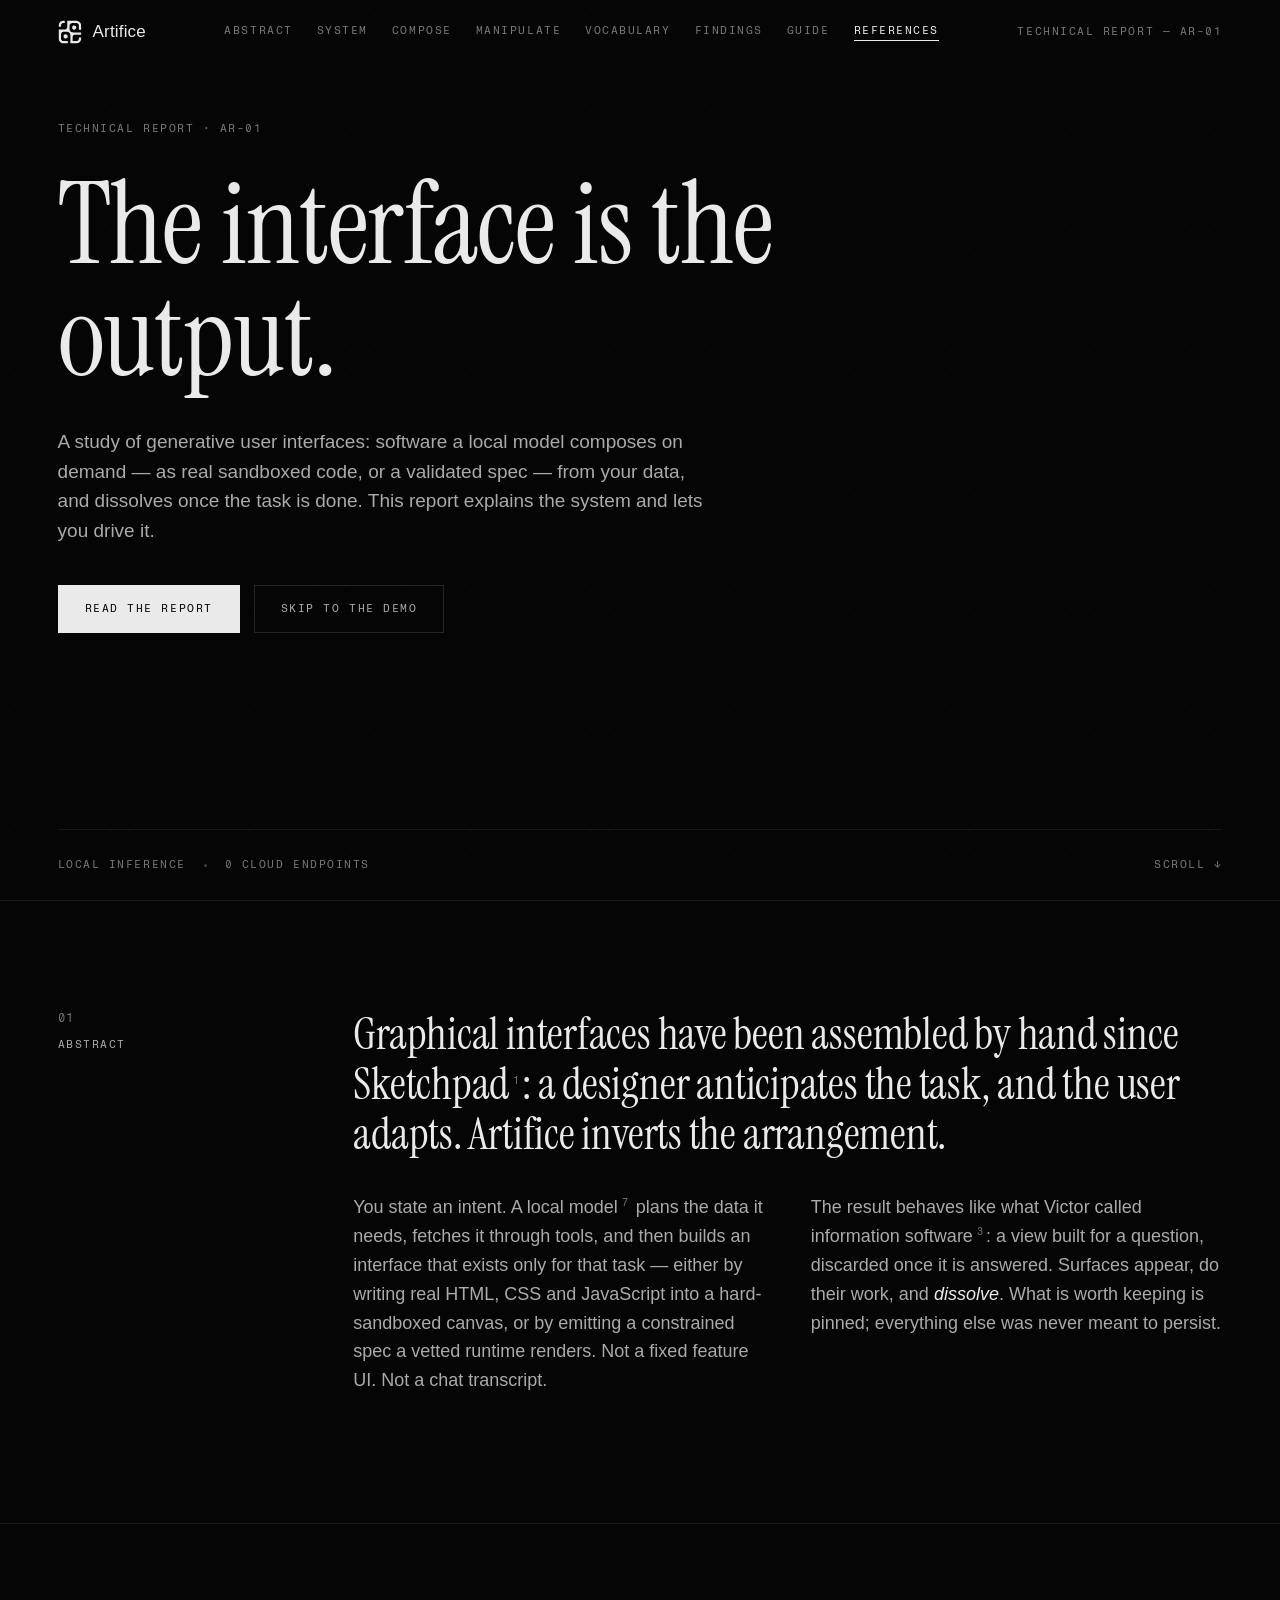
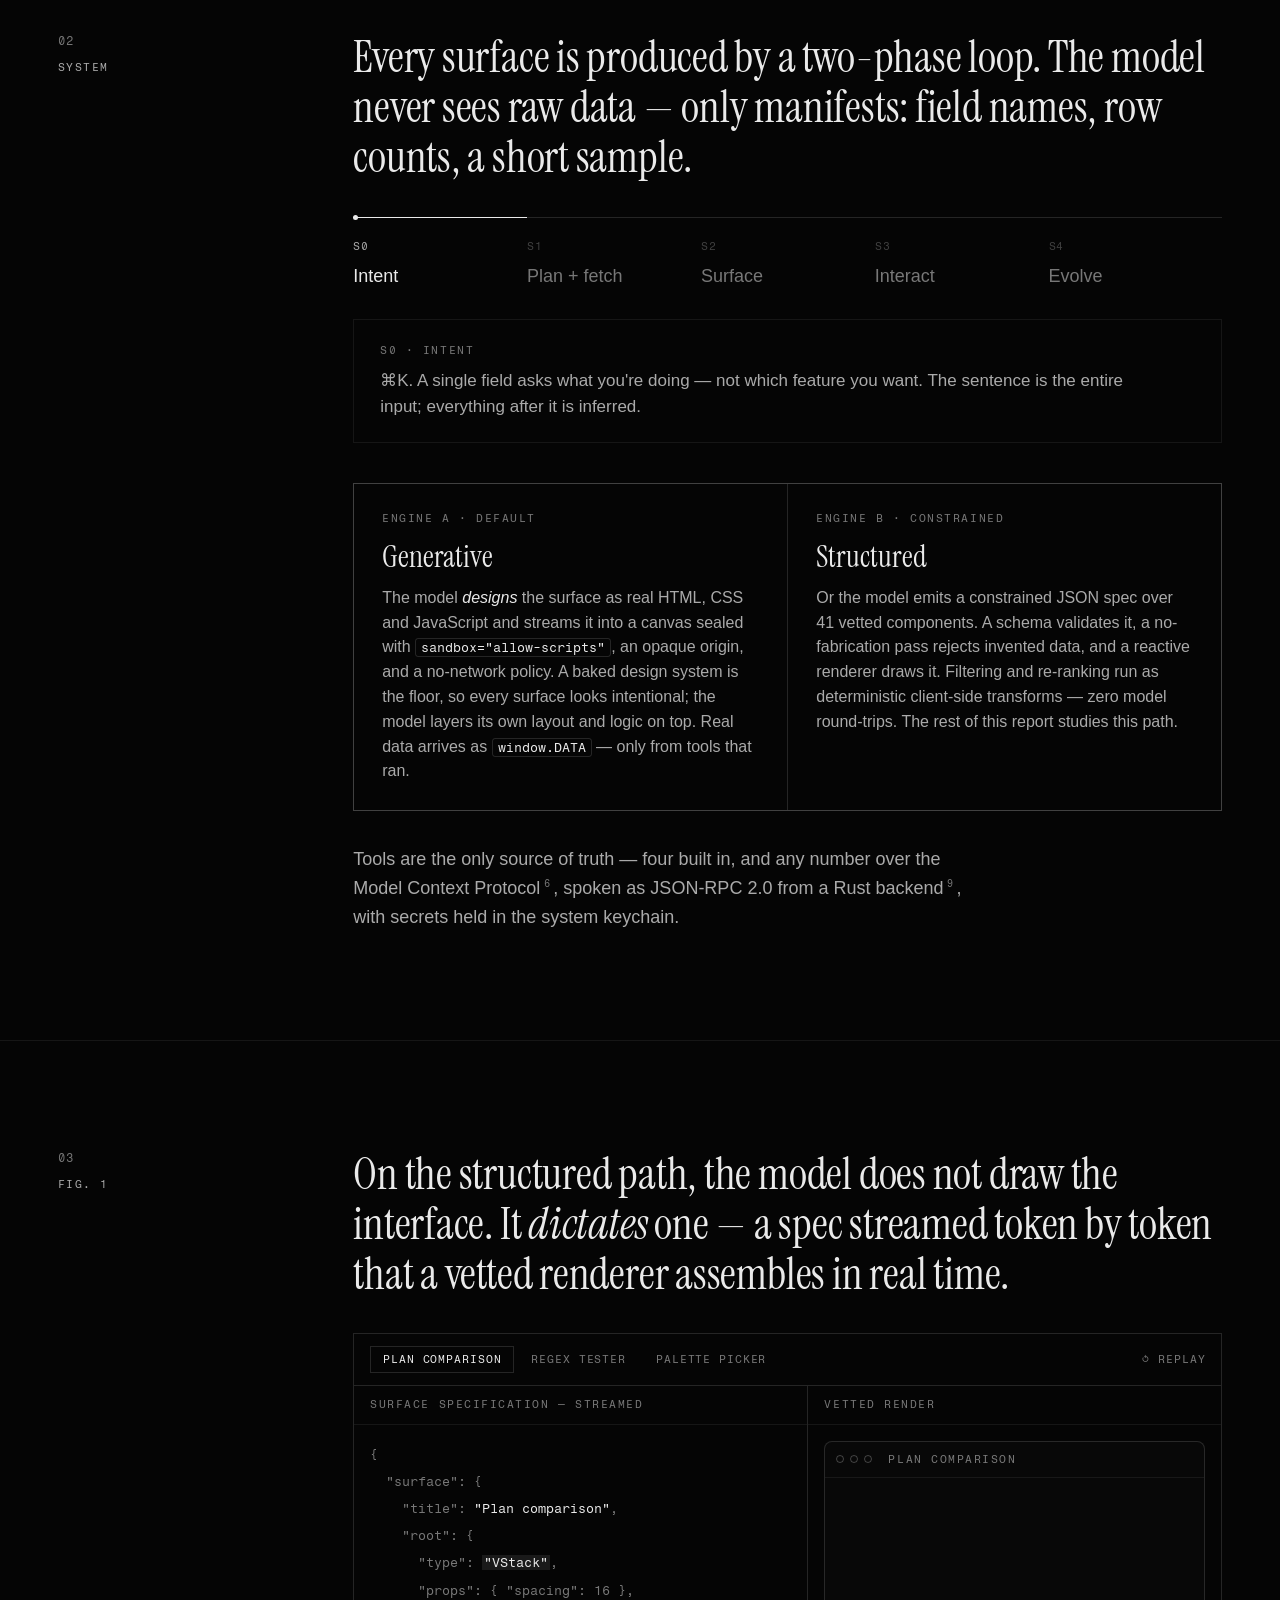
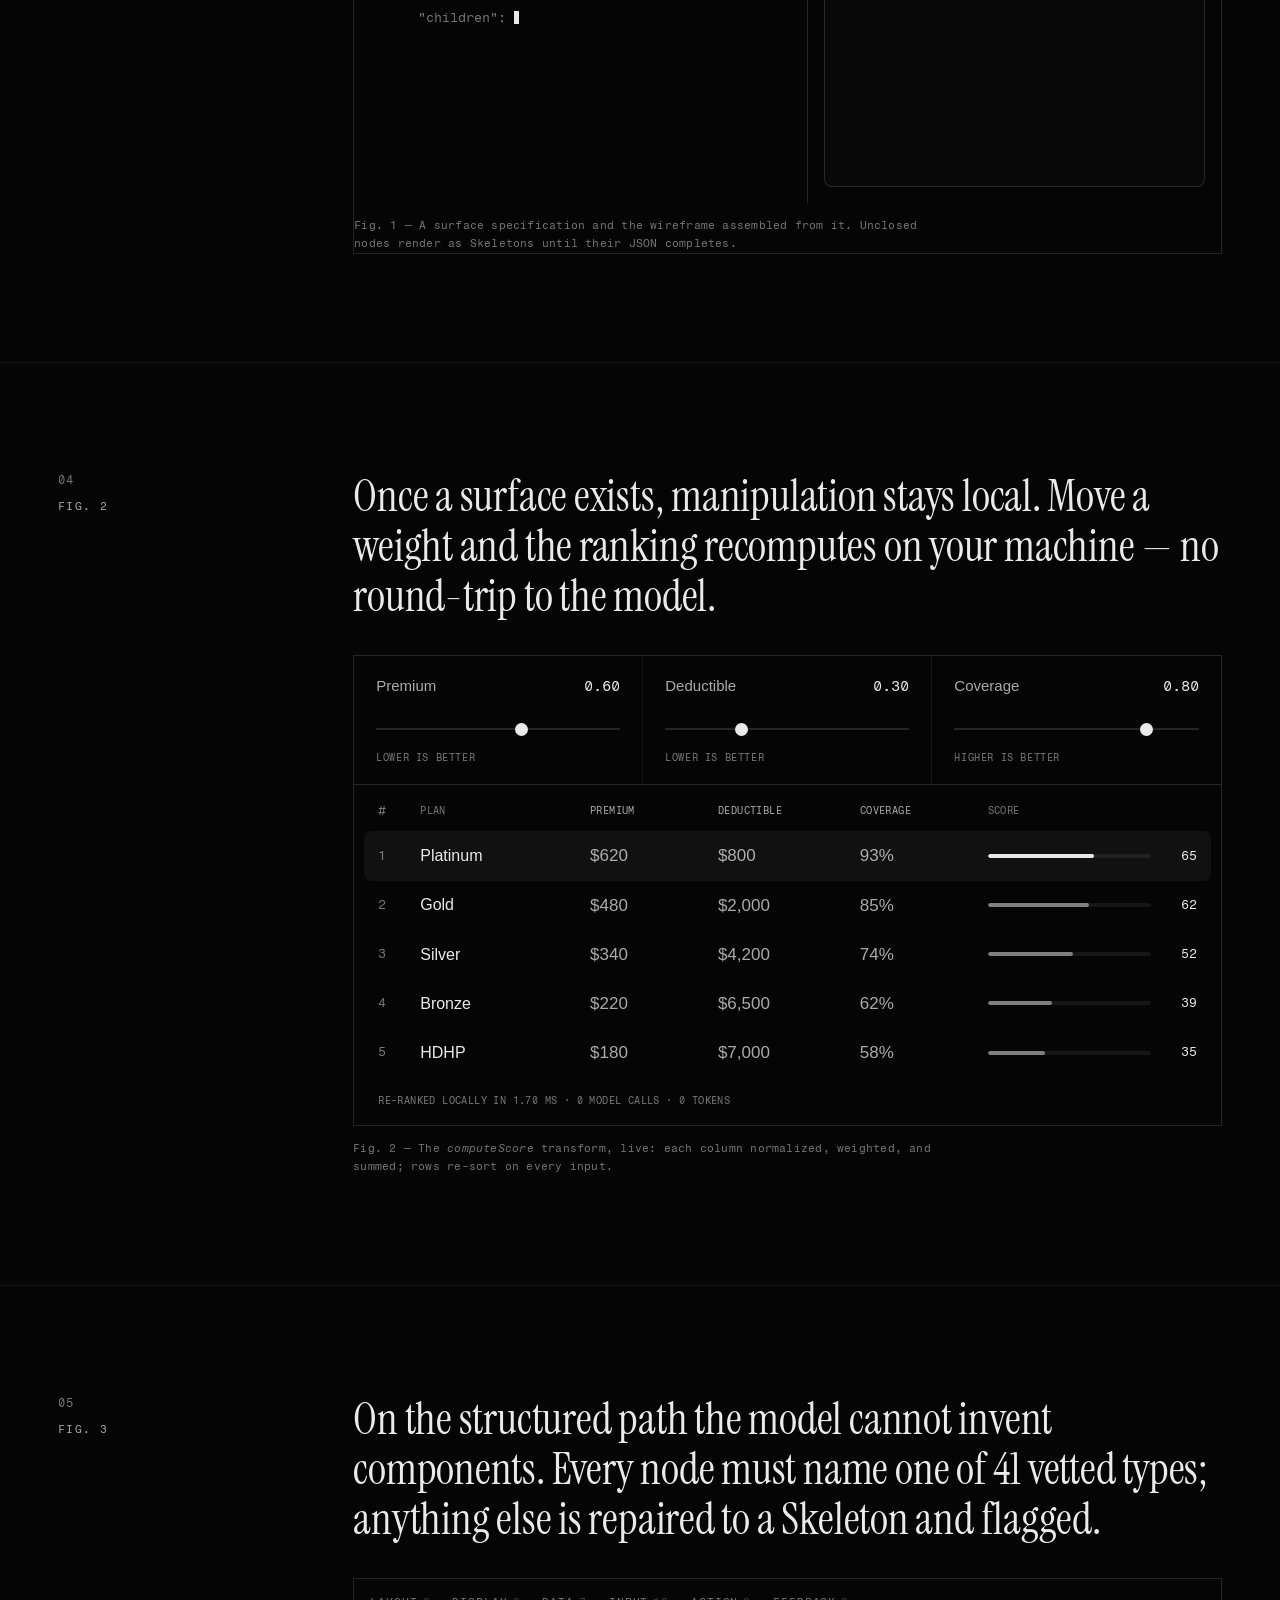
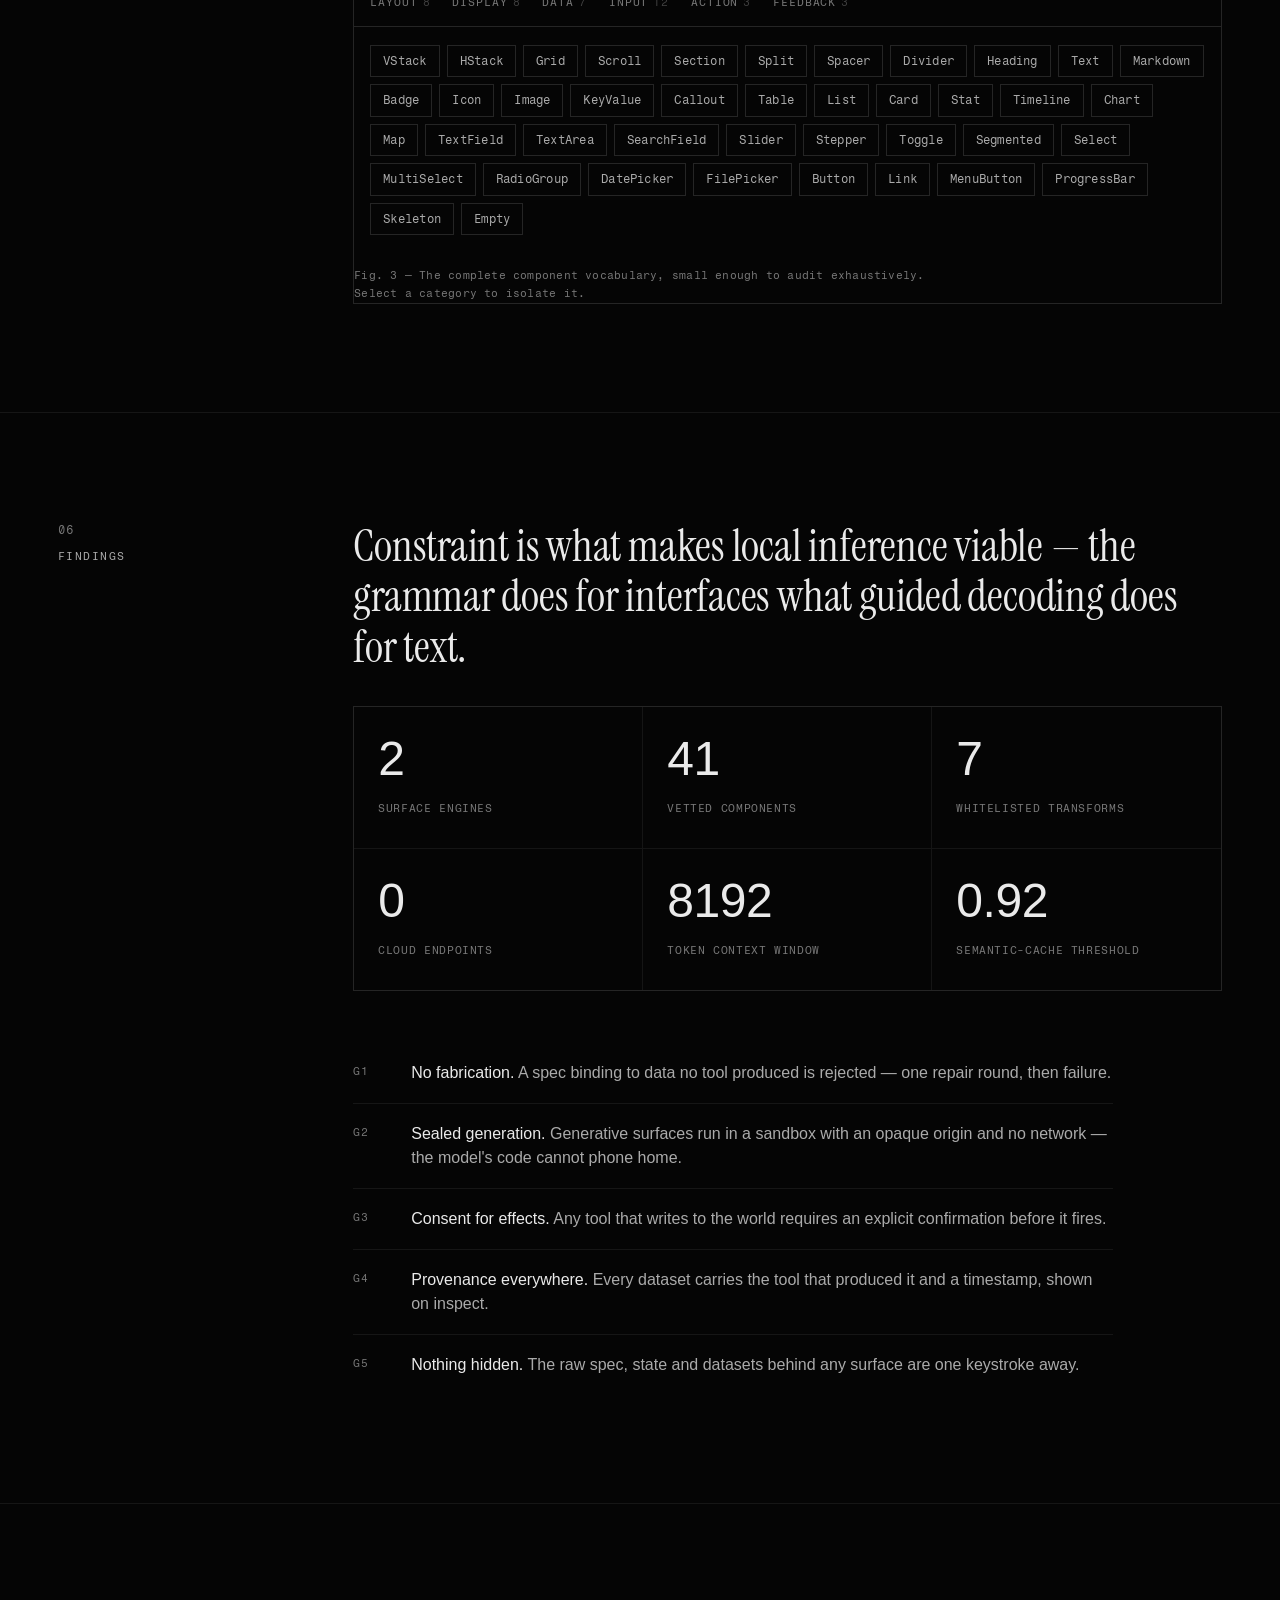
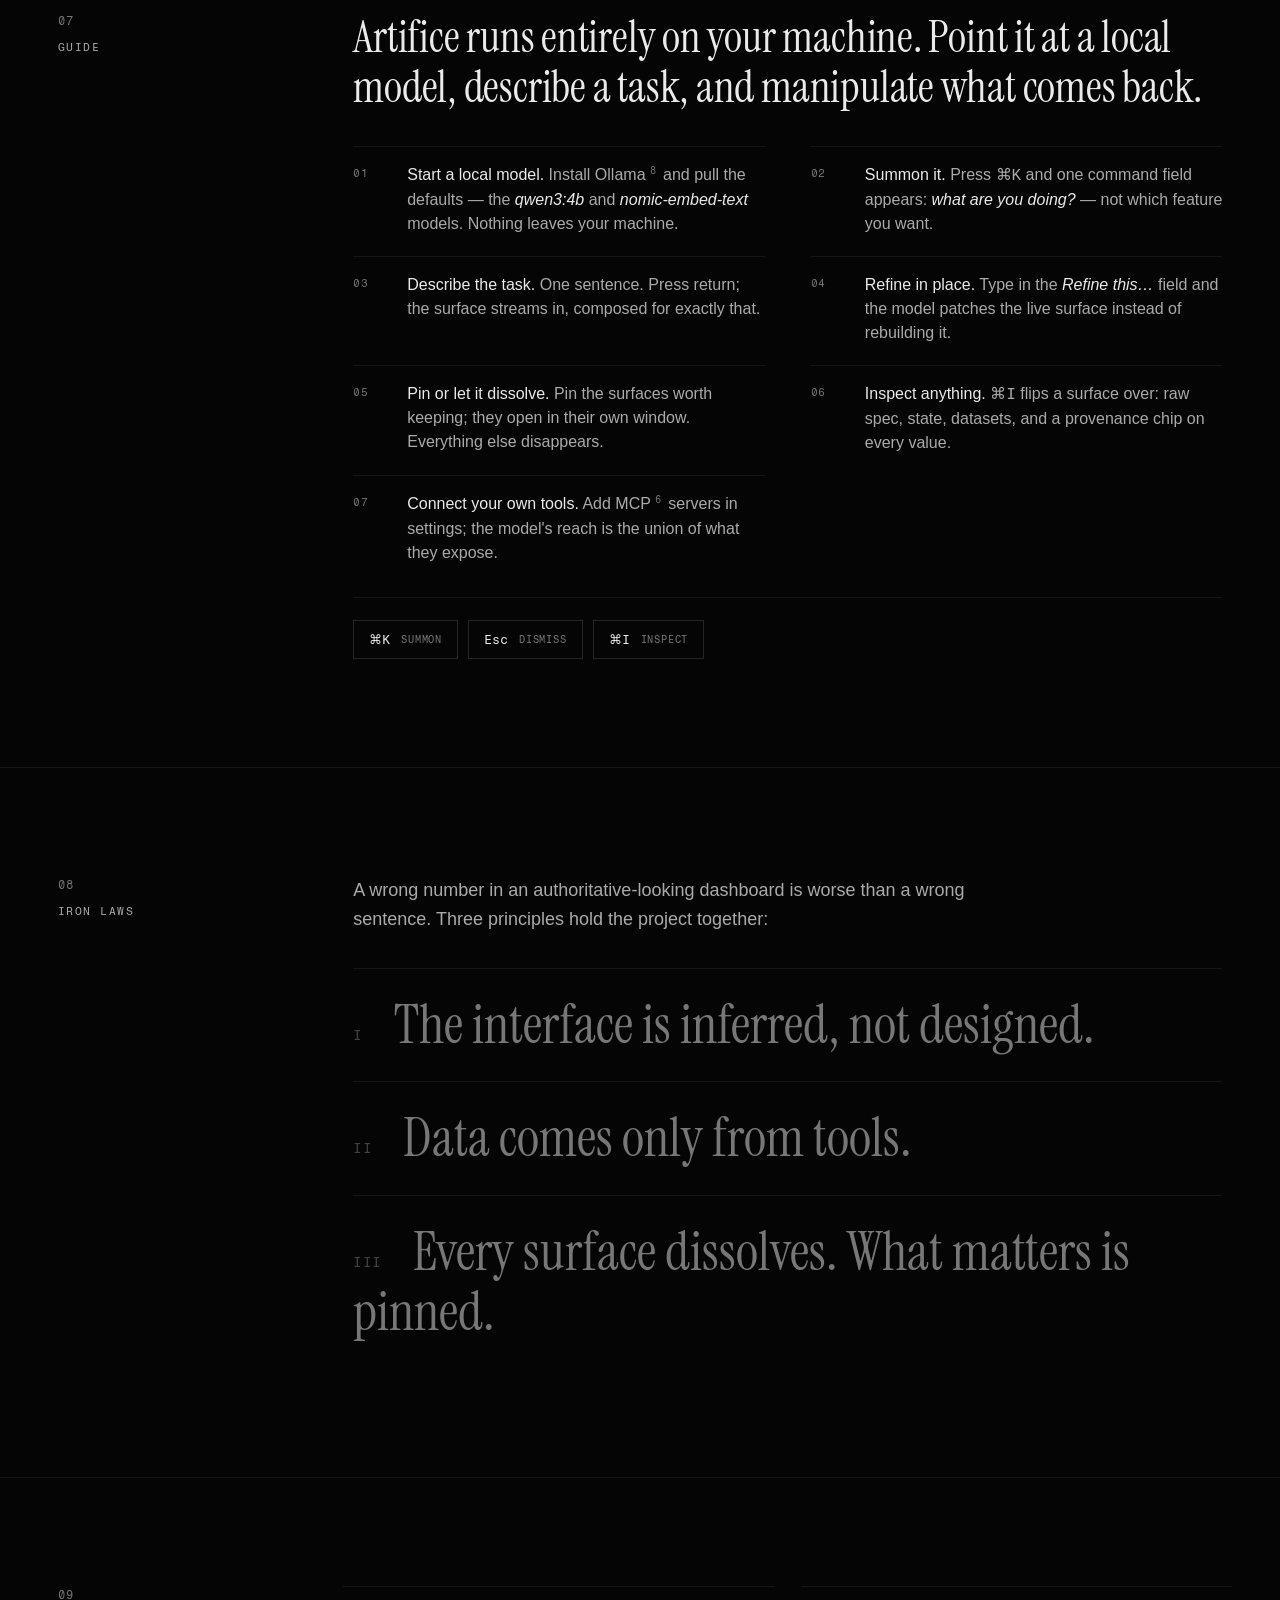
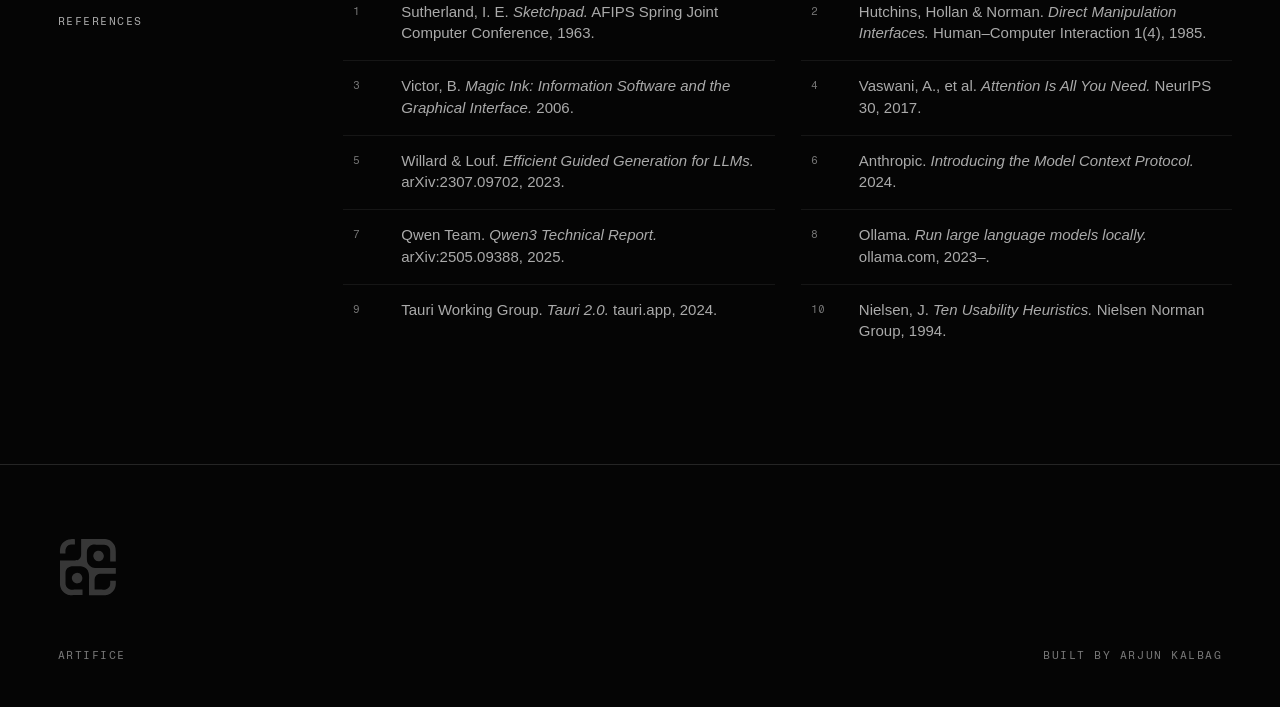
==== research.html @ 4de2a83c "Publish Artifice site: landing + Technical Report AR-01 Static landing page and a scrollable researc" ====
<!DOCTYPE html>
<html lang="en">
<head>
<meta charset="UTF-8">
<meta name="viewport" content="width=device-width, initial-scale=1.0">
<title>Artifice — Technical Report AR-01</title>
<meta name="description" content="A report on Artifice: generative user interfaces a local model composes on demand — real sandboxed code or a validated spec — with live demos.">
<link rel="icon" type="image/svg+xml" href="logo-white.svg">
<link rel="preconnect" href="https://api.fontshare.com">
<link rel="preconnect" href="https://fonts.googleapis.com">
<link rel="preconnect" href="https://fonts.gstatic.com" crossorigin>
<link href="https://api.fontshare.com/v2/css?f[]=switzer@400,500,600&display=swap" rel="stylesheet">
<link href="https://fonts.googleapis.com/css2?family=Instrument+Serif:ital@0;1&family=Fragment+Mono:ital@0;1&display=swap" rel="stylesheet">
<link rel="stylesheet" href="styles.css">
</head>
<body data-page="research">

<div class="progress" aria-hidden="true"><span id="progressBar"></span></div>

<!-- ======================= NAV ======================= -->
<header class="nav" id="nav">
  <a class="brand" href="index.html" aria-label="Artifice — home">
    <svg class="brand-mark" viewBox="600 596 852 852" xmlns="http://www.w3.org/2000/svg" aria-hidden="true">
      <path fill="currentColor" d="M 928.863 626.158 L 941.59 626.092 L 1159.89 625.922 L 1225.28 625.879 C 1248.09 625.865 1269.02 624.771 1291.48 629.588 C 1322.44 635.907 1350.89 651.105 1373.36 673.325 C 1424.68 724.668 1420.71 777.592 1420.69 843.179 L 1420.76 943.43 L 1341.06 943.685 L 1341.05 840.179 C 1341.04 821.548 1342.33 787.816 1338.47 771.108 C 1335.11 756.09 1327.73 742.267 1317.13 731.112 C 1301.05 714.212 1277.44 704.141 1254.16 704.331 C 1215.48 704.647 1176.84 704.727 1138.16 704.355 C 1120.75 704.187 1102.21 703.242 1085.28 707.481 C 1068.25 711.852 1052.67 720.601 1040.07 732.858 C 1017.36 754.81 1010.33 781.756 1010.02 812.367 L 1009.88 878.457 C 1009.83 927.159 1008.56 963.222 1046.46 1001.39 C 1062.98 1017.84 1083.85 1029.23 1106.62 1034.23 C 1125.28 1038.28 1144.82 1037.42 1163.89 1037.39 L 1219.21 1037.39 L 1421.01 1037.53 L 1421.03 1116.96 L 1270.43 1116.99 C 1259.54 1116.97 1248.53 1116.73 1237.66 1116.95 C 1203.48 1117.62 1172.05 1111.79 1145.63 1138.38 C 1114.5 1169.72 1119.82 1207.08 1119.89 1247.18 L 1120.07 1343 L 1211.81 1343.08 C 1230.22 1343.09 1262.66 1344.38 1278.94 1340.33 C 1293.66 1336.62 1307.08 1328.96 1317.76 1318.16 C 1346.27 1289.35 1341.37 1253.68 1341.21 1216.08 L 1420.92 1216.14 C 1421.07 1243.23 1422.4 1266.89 1417.49 1293.76 C 1410.9 1324.99 1394.62 1353.89 1372.19 1376.48 C 1319.31 1429.74 1260.36 1422.02 1192.54 1421.97 L 1040.25 1421.97 L 1040.39 1221.6 C 1040.4 1159.25 1050.51 1096.5 1004.58 1047.92 C 962.312 1003.2 912.042 1010.91 856.173 1010.85 C 833.103 1010.83 800.395 1008.53 779.264 1013.63 C 762.893 1017.54 747.864 1025.75 735.736 1037.42 C 717.519 1054.68 707.127 1078.62 706.959 1103.71 C 706.411 1145.92 707.622 1188.31 706.963 1230.55 C 706.735 1245.11 706.039 1263.07 709.221 1277.16 C 712.732 1292.6 720.427 1306.78 731.462 1318.14 C 742.112 1328.91 755.507 1336.54 770.193 1340.23 C 787.47 1344.5 824.078 1343.08 843.49 1343.08 L 948.432 1343.06 C 948.31 1369.08 948.342 1395.09 948.528 1421.1 L 831.146 1421.24 C 809.603 1421.27 769.489 1422.61 750.544 1418.23 C 722.614 1411.92 697.058 1397.79 676.864 1377.49 C 654.183 1354.66 638.498 1325.83 631.656 1294.38 C 626.845 1272.79 627.936 1250.91 627.975 1228.87 L 628.054 1165.89 L 628.015 929.917 L 836.522 930.061 C 864.399 930.087 884.052 927.577 904.857 906.508 C 915.894 895.375 923.433 881.256 926.545 865.891 C 930.166 848.771 928.809 801.342 928.817 781.464 L 928.863 626.158 z"/>
      <path fill="currentColor" d="M 781.706 626.442 C 800.663 625.775 820.94 626.147 840 626.183 L 840.005 704.181 C 799.933 704.143 759.981 698.368 730.339 728.835 C 700.633 759.367 706.132 792.174 706.317 831.55 L 689.928 831.738 L 628.005 831.627 C 627.874 770.687 625.446 730.288 669.345 678.918 C 697.489 645.984 738.694 628.852 781.706 626.442 z"/>
      <path fill="currentColor" d="M 860.896 1105.53 C 887.561 1101.74 914.207 1112.56 930.677 1133.87 C 947.148 1155.18 950.905 1183.69 940.518 1208.54 C 930.13 1233.39 907.197 1250.75 880.461 1254 C 839.701 1258.95 802.556 1230.15 797.192 1189.44 C 791.828 1148.74 820.245 1111.3 860.896 1105.53 z"/>
      <path fill="currentColor" d="M 1164.5 792.727 C 1205.35 786.277 1243.66 814.226 1250 855.089 C 1256.33 895.951 1228.27 934.188 1187.39 940.405 C 1146.68 946.598 1108.63 918.677 1102.32 877.979 C 1096.01 837.281 1123.82 799.152 1164.5 792.727 z"/>
    </svg>
    <span class="brand-word">Artifice</span>
  </a>
  <nav class="nav-links" aria-label="Sections">
    <a href="#abstract" data-nav="abstract">Abstract</a>
    <a href="#system" data-nav="system">System</a>
    <a href="#compose" data-nav="compose">Compose</a>
    <a href="#manipulate" data-nav="manipulate">Manipulate</a>
    <a href="#vocabulary" data-nav="vocabulary">Vocabulary</a>
    <a href="#findings" data-nav="findings">Findings</a>
    <a href="#guide" data-nav="guide">Guide</a>
    <a href="#references" data-nav="references">References</a>
  </nav>
  <span class="mono nav-meta">Technical&nbsp;report&nbsp;—&nbsp;AR-01</span>
</header>

<main id="top">

<!-- ======================= HERO ======================= -->
<section class="hero" id="hero">
  <canvas id="field" aria-hidden="true"></canvas>
  <div class="hero-inner">
    <p class="mono kicker rv">Technical report · AR-01</p>
    <h1 class="headline rv" style="--d:.08s">The interface is the output.</h1>
    <p class="hero-sub rv" style="--d:.2s">
      A study of generative user interfaces: software a local model composes on demand
      — as real sandboxed code, or a validated spec — from your data, and dissolves once
      the task is done. This report explains the system and lets you drive it.
    </p>
    <div class="hero-cta rv" style="--d:.32s">
      <a class="btn btn-solid" href="#abstract">Read the report</a>
      <a class="btn btn-ghost" href="#manipulate">Skip to the demo</a>
    </div>
  </div>
  <div class="hero-foot mono rv" style="--d:.44s">
    <span>Local inference</span>
    <span class="dot-sep" aria-hidden="true"></span>
    <span>0 cloud endpoints</span>
    <span class="scroll-hint" aria-hidden="true">scroll ↓</span>
  </div>
</section>

<!-- ======================= 01 ABSTRACT ======================= -->
<section class="sec" id="abstract">
  <div class="sec-rail"><span class="mono sec-no">01</span><span class="mono sec-name">Abstract</span></div>
  <div class="sec-body">
    <p class="lede rv">
      Graphical interfaces have been assembled by hand since
      Sketchpad<a class="cite" href="#ref-1" data-ref="1"><sup>1</sup></a>: a designer
      anticipates the task, and the user adapts. Artifice inverts the arrangement.
    </p>
    <div class="two-col">
      <p class="body rv" style="--d:.08s">
        You state an intent. A local model<a class="cite" href="#ref-7" data-ref="7"><sup>7</sup></a>
        plans the data it needs, fetches it through tools, and then builds an interface
        that exists only for that task — either by writing real HTML, CSS and JavaScript
        into a hard-sandboxed canvas, or by emitting a constrained spec a vetted runtime
        renders. Not a fixed feature UI. Not a chat transcript.
      </p>
      <p class="body rv" style="--d:.16s">
        The result behaves like what Victor called information
        software<a class="cite" href="#ref-3" data-ref="3"><sup>3</sup></a>: a view built
        for a question, discarded once it is answered. Surfaces appear, do their work,
        and <em>dissolve</em>. What is worth keeping is pinned; everything else was never
        meant to persist.
      </p>
    </div>
  </div>
</section>

<!-- ======================= 02 SYSTEM ======================= -->
<section class="sec" id="system">
  <div class="sec-rail"><span class="mono sec-no">02</span><span class="mono sec-name">System</span></div>
  <div class="sec-body">
    <p class="lede rv">
      Every surface is produced by a two-phase loop. The model never sees raw data —
      only manifests: field names, row counts, a short sample.
    </p>
    <div class="pipeline rv" style="--d:.12s" id="pipeline">
      <div class="pipe-track" aria-hidden="true"><span class="pipe-dot" id="pipeDot"></span></div>
      <ol class="pipe-stages">
        <li class="stage" data-stage="0"><button type="button" class="stage-btn"><span class="stage-no">S0</span><span class="stage-name">Intent</span></button></li>
        <li class="stage" data-stage="1"><button type="button" class="stage-btn"><span class="stage-no">S1</span><span class="stage-name">Plan + fetch</span></button></li>
        <li class="stage" data-stage="2"><button type="button" class="stage-btn"><span class="stage-no">S2</span><span class="stage-name">Surface</span></button></li>
        <li class="stage" data-stage="3"><button type="button" class="stage-btn"><span class="stage-no">S3</span><span class="stage-name">Interact</span></button></li>
        <li class="stage" data-stage="4"><button type="button" class="stage-btn"><span class="stage-no">S4</span><span class="stage-name">Evolve</span></button></li>
      </ol>
      <div class="stage-detail" id="stageDetail">
        <p class="mono stage-detail-label" id="stageDetailLabel"></p>
        <p class="stage-detail-text" id="stageDetailText"></p>
      </div>
    </div>
    <div class="engines rv" style="--d:.18s">
      <div class="engine">
        <p class="mono engine-tag">Engine A · default</p>
        <h3 class="engine-name">Generative</h3>
        <p class="engine-body">
          The model <em>designs</em> the surface as real HTML, CSS and JavaScript and
          streams it into a canvas sealed with <code>sandbox="allow-scripts"</code>, an
          opaque origin, and a no-network policy. A baked design system is the floor, so
          every surface looks intentional; the model layers its own layout and logic on
          top. Real data arrives as <code>window.DATA</code> — only from tools that ran.
        </p>
      </div>
      <div class="engine">
        <p class="mono engine-tag">Engine B · constrained</p>
        <h3 class="engine-name">Structured</h3>
        <p class="engine-body">
          Or the model emits a constrained JSON spec over 41 vetted components. A schema
          validates it, a no-fabrication pass rejects invented data, and a reactive
          renderer draws it. Filtering and re-ranking run as deterministic client-side
          transforms — zero model round-trips. The rest of this report studies this path.
        </p>
      </div>
    </div>
    <p class="body rv" style="--d:.24s">
      Tools are the only source of truth — four built in, and any number over the Model
      Context Protocol<a class="cite" href="#ref-6" data-ref="6"><sup>6</sup></a>, spoken
      as JSON-RPC 2.0 from a Rust backend<a class="cite" href="#ref-9" data-ref="9"><sup>9</sup></a>,
      with secrets held in the system keychain.
    </p>
  </div>
</section>

<!-- ======================= 03 COMPOSE · FIG 1 ======================= -->
<section class="sec" id="compose">
  <div class="sec-rail"><span class="mono sec-no">03</span><span class="mono sec-name">Fig. 1</span></div>
  <div class="sec-body">
    <p class="lede rv">
      On the structured path, the model does not draw the interface. It <em>dictates</em>
      one — a spec streamed token by token that a vetted renderer assembles in real time.
    </p>
    <div class="fig rv" style="--d:.12s">
      <div class="fig-toolbar">
        <div class="fig-tabs" aria-label="Example specifications">
          <button class="tab is-active" aria-pressed="true" data-example="0">plan comparison</button>
          <button class="tab" aria-pressed="false" data-example="1">regex tester</button>
          <button class="tab" aria-pressed="false" data-example="2">palette picker</button>
        </div>
        <button class="replay" id="replayBtn" aria-label="Replay specification stream">↺ replay</button>
      </div>
      <div class="fig-panes">
        <div class="pane pane-spec">
          <p class="mono pane-label">surface specification — streamed</p>
          <pre id="specStream" aria-label="Streaming specification"><code></code></pre>
        </div>
        <div class="pane pane-render">
          <p class="mono pane-label">vetted render</p>
          <div class="wf-window">
            <div class="wf-chrome" aria-hidden="true">
              <span class="wf-light"></span><span class="wf-light"></span><span class="wf-light"></span>
              <span class="mono wf-title" id="wfTitle"></span>
            </div>
            <div class="wf-stage" id="wfStage"></div>
          </div>
        </div>
      </div>
      <p class="mono fig-caption">
        Fig. 1 — A surface specification and the wireframe assembled from it. Unclosed
        nodes render as Skeletons until their JSON completes.
      </p>
    </div>
  </div>
</section>

<!-- ======================= 04 MANIPULATE · FIG 2 ======================= -->
<section class="sec" id="manipulate">
  <div class="sec-rail"><span class="mono sec-no">04</span><span class="mono sec-name">Fig. 2</span></div>
  <div class="sec-body">
    <p class="lede rv">
      Once a surface exists, manipulation stays local. Move a weight and the ranking
      recomputes on your machine — no round-trip to the model.
    </p>
    <div class="demo rv" style="--d:.12s" id="rankDemo">
      <div class="demo-controls">
        <div class="demo-slider">
          <div class="demo-slider-top"><span>Premium</span><span data-out="premium">0.60</span></div>
          <input class="demo-range" type="range" min="0" max="1" step="0.01" value="0.6" data-weight="premium" aria-label="Premium weight">
          <p class="demo-slider-note">lower is better</p>
        </div>
        <div class="demo-slider">
          <div class="demo-slider-top"><span>Deductible</span><span data-out="deductible">0.30</span></div>
          <input class="demo-range" type="range" min="0" max="1" step="0.01" value="0.3" data-weight="deductible" aria-label="Deductible weight">
          <p class="demo-slider-note">lower is better</p>
        </div>
        <div class="demo-slider">
          <div class="demo-slider-top"><span>Coverage</span><span data-out="coverage">0.80</span></div>
          <input class="demo-range" type="range" min="0" max="1" step="0.01" value="0.8" data-weight="coverage" aria-label="Coverage weight">
          <p class="demo-slider-note">higher is better</p>
        </div>
      </div>
      <div class="demo-table" id="rankTable">
        <div class="demo-row demo-head" aria-hidden="true">
          <span class="demo-rank">#</span>
          <span>Plan</span>
          <span class="demo-num">Premium</span>
          <span class="demo-num">Deductible</span>
          <span class="demo-num">Coverage</span>
          <span>Score</span>
        </div>
        <div id="rankRows"></div>
      </div>
      <p class="demo-meta"><span id="rankMeta"></span></p>
    </div>
    <p class="mono fig-caption">
      Fig. 2 — The <em>computeScore</em> transform, live: each column normalized,
      weighted, and summed; rows re-sort on every input.
    </p>
  </div>
</section>

<!-- ======================= 05 VOCABULARY · FIG 3 ======================= -->
<section class="sec" id="vocabulary">
  <div class="sec-rail"><span class="mono sec-no">05</span><span class="mono sec-name">Fig. 3</span></div>
  <div class="sec-body">
    <p class="lede rv">
      On the structured path the model cannot invent components. Every node must name one
      of 41 vetted types; anything else is repaired to a Skeleton and flagged.
    </p>
    <div class="vocab rv" style="--d:.12s" id="vocab">
      <div class="vocab-legend" id="vocabLegend"></div>
      <div class="vocab-grid" id="vocabGrid"></div>
      <p class="mono fig-caption">
        Fig. 3 — The complete component vocabulary, small enough to audit exhaustively.
        Select a category to isolate it.
      </p>
    </div>
  </div>
</section>

<!-- ======================= 06 FINDINGS ======================= -->
<section class="sec" id="findings">
  <div class="sec-rail"><span class="mono sec-no">06</span><span class="mono sec-name">Findings</span></div>
  <div class="sec-body">
    <p class="lede rv">
      Constraint is what makes local inference viable — the grammar does for interfaces
      what guided decoding does for text.
    </p>
    <div class="stats rv" style="--d:.12s">
      <div class="stat"><span class="stat-n" data-count="2">0</span><span class="stat-l">surface engines</span></div>
      <div class="stat"><span class="stat-n" data-count="41">0</span><span class="stat-l">vetted components</span></div>
      <div class="stat"><span class="stat-n" data-count="7">0</span><span class="stat-l">whitelisted transforms</span></div>
      <div class="stat"><span class="stat-n" data-count="0">0</span><span class="stat-l">cloud endpoints</span></div>
      <div class="stat"><span class="stat-n" data-count="8192">0</span><span class="stat-l">token context window</span></div>
      <div class="stat"><span class="stat-n" data-count="0.92" data-decimals="2">0</span><span class="stat-l">semantic-cache threshold</span></div>
    </div>
    <ol class="guarantees rv" style="--d:.18s">
      <li><span class="g-no">G1</span><div><strong>No fabrication.</strong> A spec binding to data no tool produced is rejected — one repair round, then failure.</div></li>
      <li><span class="g-no">G2</span><div><strong>Sealed generation.</strong> Generative surfaces run in a sandbox with an opaque origin and no network — the model's code cannot phone home.</div></li>
      <li><span class="g-no">G3</span><div><strong>Consent for effects.</strong> Any tool that writes to the world requires an explicit confirmation before it fires.</div></li>
      <li><span class="g-no">G4</span><div><strong>Provenance everywhere.</strong> Every dataset carries the tool that produced it and a timestamp, shown on inspect.</div></li>
      <li><span class="g-no">G5</span><div><strong>Nothing hidden.</strong> The raw spec, state and datasets behind any surface are one keystroke away.</div></li>
    </ol>
  </div>
</section>

<!-- ======================= 07 GUIDE ======================= -->
<section class="sec" id="guide">
  <div class="sec-rail"><span class="mono sec-no">07</span><span class="mono sec-name">Guide</span></div>
  <div class="sec-body">
    <p class="lede rv">
      Artifice runs entirely on your machine. Point it at a local model, describe a task,
      and manipulate what comes back.
    </p>
    <ol class="steps rv" style="--d:.12s">
      <li><span class="step-no">01</span><div><strong>Start a local model.</strong> Install Ollama<a class="cite" href="#ref-8" data-ref="8"><sup>8</sup></a> and pull the defaults — the <em>qwen3:4b</em> and <em>nomic-embed-text</em> models. Nothing leaves your machine.</div></li>
      <li><span class="step-no">02</span><div><strong>Summon it.</strong> Press <kbd>⌘K</kbd> and one command field appears: <em>what are you doing?</em> — not which feature you want.</div></li>
      <li><span class="step-no">03</span><div><strong>Describe the task.</strong> One sentence. Press return; the surface streams in, composed for exactly that.</div></li>
      <li><span class="step-no">04</span><div><strong>Refine in place.</strong> Type in the <em>Refine this…</em> field and the model patches the live surface instead of rebuilding it.</div></li>
      <li><span class="step-no">05</span><div><strong>Pin or let it dissolve.</strong> Pin the surfaces worth keeping; they open in their own window. Everything else disappears.</div></li>
      <li><span class="step-no">06</span><div><strong>Inspect anything.</strong> <kbd>⌘I</kbd> flips a surface over: raw spec, state, datasets, and a provenance chip on every value.</div></li>
      <li><span class="step-no">07</span><div><strong>Connect your own tools.</strong> Add MCP<a class="cite" href="#ref-6" data-ref="6"><sup>6</sup></a> servers in settings; the model's reach is the union of what they expose.</div></li>
      <li class="keys" aria-label="Keyboard shortcuts">
        <span class="key"><kbd>⌘K</kbd><span>Summon</span></span>
        <span class="key"><kbd>Esc</kbd><span>Dismiss</span></span>
        <span class="key"><kbd>⌘I</kbd><span>Inspect</span></span>
      </li>
    </ol>
  </div>
</section>

<!-- ======================= 08 IRON LAWS ======================= -->
<section class="sec" id="laws">
  <div class="sec-rail"><span class="mono sec-no">08</span><span class="mono sec-name">Iron laws</span></div>
  <div class="sec-body">
    <p class="body rv">
      A wrong number in an authoritative-looking dashboard is worse than a wrong
      sentence. Three principles hold the project together:
    </p>
    <div class="laws">
      <p class="law rv" style="--d:.1s"><span class="law-no">I</span> The interface is inferred, not designed.</p>
      <p class="law rv" style="--d:.2s"><span class="law-no">II</span> Data comes only from tools.</p>
      <p class="law rv" style="--d:.3s"><span class="law-no">III</span> Every surface dissolves. What matters is pinned.</p>
    </div>
  </div>
</section>

<!-- ======================= 09 REFERENCES ======================= -->
<section class="sec" id="references">
  <div class="sec-rail"><span class="mono sec-no">09</span><span class="mono sec-name">References</span></div>
  <div class="sec-body">
    <ol class="refs rv">
      <li id="ref-1" data-refid="1"><span class="ref-no">1</span><div>Sutherland, I.&nbsp;E. <em>Sketchpad.</em> AFIPS Spring Joint Computer Conference, 1963.</div></li>
      <li id="ref-2" data-refid="2"><span class="ref-no">2</span><div>Hutchins, Hollan &amp; Norman. <em>Direct Manipulation Interfaces.</em> Human–Computer Interaction 1(4), 1985.</div></li>
      <li id="ref-3" data-refid="3"><span class="ref-no">3</span><div>Victor, B. <em>Magic Ink: Information Software and the Graphical Interface.</em> 2006.</div></li>
      <li id="ref-4" data-refid="4"><span class="ref-no">4</span><div>Vaswani, A., et&nbsp;al. <em>Attention Is All You Need.</em> NeurIPS 30, 2017.</div></li>
      <li id="ref-5" data-refid="5"><span class="ref-no">5</span><div>Willard &amp; Louf. <em>Efficient Guided Generation for LLMs.</em> arXiv:2307.09702, 2023.</div></li>
      <li id="ref-6" data-refid="6"><span class="ref-no">6</span><div>Anthropic. <em>Introducing the Model Context Protocol.</em> 2024.</div></li>
      <li id="ref-7" data-refid="7"><span class="ref-no">7</span><div>Qwen Team. <em>Qwen3 Technical Report.</em> arXiv:2505.09388, 2025.</div></li>
      <li id="ref-8" data-refid="8"><span class="ref-no">8</span><div>Ollama. <em>Run large language models locally.</em> ollama.com, 2023–.</div></li>
      <li id="ref-9" data-refid="9"><span class="ref-no">9</span><div>Tauri Working Group. <em>Tauri 2.0.</em> tauri.app, 2024.</div></li>
      <li id="ref-10" data-refid="10"><span class="ref-no">10</span><div>Nielsen, J. <em>Ten Usability Heuristics.</em> Nielsen Norman Group, 1994.</div></li>
    </ol>
  </div>
</section>

</main>

<!-- ======================= FOOTER ======================= -->
<footer class="footer">
  <svg class="footer-mark" viewBox="600 596 852 852" xmlns="http://www.w3.org/2000/svg" aria-hidden="true">
    <path fill="currentColor" d="M 928.863 626.158 L 941.59 626.092 L 1159.89 625.922 L 1225.28 625.879 C 1248.09 625.865 1269.02 624.771 1291.48 629.588 C 1322.44 635.907 1350.89 651.105 1373.36 673.325 C 1424.68 724.668 1420.71 777.592 1420.69 843.179 L 1420.76 943.43 L 1341.06 943.685 L 1341.05 840.179 C 1341.04 821.548 1342.33 787.816 1338.47 771.108 C 1335.11 756.09 1327.73 742.267 1317.13 731.112 C 1301.05 714.212 1277.44 704.141 1254.16 704.331 C 1215.48 704.647 1176.84 704.727 1138.16 704.355 C 1120.75 704.187 1102.21 703.242 1085.28 707.481 C 1068.25 711.852 1052.67 720.601 1040.07 732.858 C 1017.36 754.81 1010.33 781.756 1010.02 812.367 L 1009.88 878.457 C 1009.83 927.159 1008.56 963.222 1046.46 1001.39 C 1062.98 1017.84 1083.85 1029.23 1106.62 1034.23 C 1125.28 1038.28 1144.82 1037.42 1163.89 1037.39 L 1219.21 1037.39 L 1421.01 1037.53 L 1421.03 1116.96 L 1270.43 1116.99 C 1259.54 1116.97 1248.53 1116.73 1237.66 1116.95 C 1203.48 1117.62 1172.05 1111.79 1145.63 1138.38 C 1114.5 1169.72 1119.82 1207.08 1119.89 1247.18 L 1120.07 1343 L 1211.81 1343.08 C 1230.22 1343.09 1262.66 1344.38 1278.94 1340.33 C 1293.66 1336.62 1307.08 1328.96 1317.76 1318.16 C 1346.27 1289.35 1341.37 1253.68 1341.21 1216.08 L 1420.92 1216.14 C 1421.07 1243.23 1422.4 1266.89 1417.49 1293.76 C 1410.9 1324.99 1394.62 1353.89 1372.19 1376.48 C 1319.31 1429.74 1260.36 1422.02 1192.54 1421.97 L 1040.25 1421.97 L 1040.39 1221.6 C 1040.4 1159.25 1050.51 1096.5 1004.58 1047.92 C 962.312 1003.2 912.042 1010.91 856.173 1010.85 C 833.103 1010.83 800.395 1008.53 779.264 1013.63 C 762.893 1017.54 747.864 1025.75 735.736 1037.42 C 717.519 1054.68 707.127 1078.62 706.959 1103.71 C 706.411 1145.92 707.622 1188.31 706.963 1230.55 C 706.735 1245.11 706.039 1263.07 709.221 1277.16 C 712.732 1292.6 720.427 1306.78 731.462 1318.14 C 742.112 1328.91 755.507 1336.54 770.193 1340.23 C 787.47 1344.5 824.078 1343.08 843.49 1343.08 L 948.432 1343.06 C 948.31 1369.08 948.342 1395.09 948.528 1421.1 L 831.146 1421.24 C 809.603 1421.27 769.489 1422.61 750.544 1418.23 C 722.614 1411.92 697.058 1397.79 676.864 1377.49 C 654.183 1354.66 638.498 1325.83 631.656 1294.38 C 626.845 1272.79 627.936 1250.91 627.975 1228.87 L 628.054 1165.89 L 628.015 929.917 L 836.522 930.061 C 864.399 930.087 884.052 927.577 904.857 906.508 C 915.894 895.375 923.433 881.256 926.545 865.891 C 930.166 848.771 928.809 801.342 928.817 781.464 L 928.863 626.158 z"/>
    <path fill="currentColor" d="M 781.706 626.442 C 800.663 625.775 820.94 626.147 840 626.183 L 840.005 704.181 C 799.933 704.143 759.981 698.368 730.339 728.835 C 700.633 759.367 706.132 792.174 706.317 831.55 L 689.928 831.738 L 628.005 831.627 C 627.874 770.687 625.446 730.288 669.345 678.918 C 697.489 645.984 738.694 628.852 781.706 626.442 z"/>
    <path fill="currentColor" d="M 860.896 1105.53 C 887.561 1101.74 914.207 1112.56 930.677 1133.87 C 947.148 1155.18 950.905 1183.69 940.518 1208.54 C 930.13 1233.39 907.197 1250.75 880.461 1254 C 839.701 1258.95 802.556 1230.15 797.192 1189.44 C 791.828 1148.74 820.245 1111.3 860.896 1105.53 z"/>
    <path fill="currentColor" d="M 1164.5 792.727 C 1205.35 786.277 1243.66 814.226 1250 855.089 C 1256.33 895.951 1228.27 934.188 1187.39 940.405 C 1146.68 946.598 1108.63 918.677 1102.32 877.979 C 1096.01 837.281 1123.82 799.152 1164.5 792.727 z"/>
  </svg>
  <div class="footer-rows">
    <div class="footer-row">
      <span class="mono"><a href="index.html">Artifice</a></span>
      <span class="mono">Built by <a href="https://arjunkalbag.xyz" target="_blank" rel="noopener">Arjun Kalbag</a></span>
    </div>
  </div>
</footer>

<div class="cite-tip" id="citeTip" role="tooltip" aria-hidden="true"></div>
<div class="toast" id="toast" aria-hidden="true">That shortcut belongs to the app.</div>

<script src="app.js"></script>
</body>
</html>
---- styles.css ----
/* ================================================================
   ARTIFICE — Switzer (body/UI) + Fragment Mono (apparatus);
   Instrument Serif reserved for headlines. #050505 / #EAEAEA.
   Landing is a single fixed view; the report scrolls.
   ================================================================ */

:root {
  --bg: #050505;
  --ink: #eaeaea;
  --ink-2: rgba(234, 234, 234, 0.72);
  --ink-3: rgba(234, 234, 234, 0.5);
  --ink-4: rgba(234, 234, 234, 0.26);
  --hair: rgba(234, 234, 234, 0.14);
  --hair-2: rgba(234, 234, 234, 0.07);
  --sans: "Switzer", -apple-system, "Helvetica Neue", sans-serif;
  --serif: "Instrument Serif", "Times New Roman", Georgia, serif; /* headlines only */
  --mono: "Fragment Mono", "SF Mono", Menlo, monospace;
  --ease: cubic-bezier(0.19, 1, 0.22, 1);
  --gutter: clamp(20px, 4.5vw, 64px);
}

* { margin: 0; padding: 0; box-sizing: border-box; }

html { -webkit-text-size-adjust: 100%; scroll-behavior: smooth; }

body {
  background: var(--bg);
  color: var(--ink);
  font-family: var(--sans);
  font-size: 17px;
  line-height: 1.6;
  font-weight: 400;
  -webkit-font-smoothing: antialiased;
  text-rendering: optimizeLegibility;
  overflow-x: hidden;
}
body[data-page="landing"] { height: 100vh; overflow: hidden; }

::selection { background: var(--ink); color: var(--bg); }
a { color: inherit; }
:focus-visible { outline: 1px solid var(--ink); outline-offset: 3px; }

/* apparatus label */
.mono {
  font-family: var(--mono);
  font-size: 11px;
  letter-spacing: 0.14em;
  text-transform: uppercase;
  color: var(--ink-3);
  font-weight: 400;
}

/* brand lockup */
.brand { display: inline-flex; align-items: center; gap: 11px; text-decoration: none; }
.brand-mark { width: 24px; height: 24px; color: var(--ink); transition: transform 0.8s var(--ease); }
.brand:hover .brand-mark { transform: rotate(90deg); }
.brand-word { font-family: var(--sans); font-size: 17px; font-weight: 500; letter-spacing: 0.01em; }

/* reveal */
.rv { opacity: 0; transform: translateY(20px); transition: opacity 0.9s var(--ease), transform 0.9s var(--ease); transition-delay: var(--d, 0s); }
.rv.in { opacity: 1; transform: none; }

/* ================================================================
   LANDING
   ================================================================ */
.landing {
  position: relative;
  height: 100svh;
  display: flex;
  align-items: center;
  justify-content: center;
  padding: 80px var(--gutter);
}
.landing #field { position: absolute; inset: 0; width: 100%; height: 100%; pointer-events: none; }
.landing-inner { position: relative; max-width: 600px; width: 100%; }
.landing-lockup { display: flex; align-items: center; gap: 16px; margin-bottom: 34px; }
.landing-mark { width: 40px; height: 40px; color: var(--ink); transition: transform 0.9s var(--ease); }
.landing-lockup:hover .landing-mark { transform: rotate(90deg); }
.landing-word { font-family: var(--sans); font-size: 34px; font-weight: 500; letter-spacing: -0.02em; line-height: 1; }
.landing-para {
  font-family: var(--serif);
  font-size: clamp(25px, 3vw, 33px);
  line-height: 1.32;
  color: var(--ink);
  margin-bottom: 30px;
}
.landing-para em { font-style: italic; }
.landing-para a {
  color: var(--ink);
  text-decoration: underline;
  text-decoration-color: var(--ink-3);
  text-underline-offset: 5px;
  text-decoration-thickness: 1px;
  transition: text-decoration-color 0.35s var(--ease);
}
.landing-para a:hover { text-decoration-color: var(--ink); }
.landing-by { font-family: var(--sans); font-size: 15px; color: var(--ink-3); }
.landing-by a {
  color: var(--ink-2);
  text-decoration: underline;
  text-decoration-color: var(--ink-4);
  text-underline-offset: 3px;
  transition: color 0.35s var(--ease), text-decoration-color 0.35s var(--ease);
}
.landing-by a:hover { color: var(--ink); text-decoration-color: var(--ink); }

/* ================================================================
   REPORT — scrolling
   ================================================================ */
.progress { position: fixed; inset: 0 0 auto 0; height: 1px; z-index: 60; background: transparent; }
.progress span { display: block; height: 100%; width: 100%; background: var(--ink); transform-origin: 0 0; transform: scaleX(0); }

.nav {
  position: fixed;
  top: 0; left: 0; right: 0;
  z-index: 50;
  display: flex;
  align-items: center;
  justify-content: space-between;
  gap: 24px;
  padding: 18px var(--gutter);
  border-bottom: 1px solid transparent;
  transition: border-color 0.5s var(--ease), background 0.5s var(--ease);
}
.nav.is-scrolled {
  border-bottom-color: var(--hair);
  background: rgba(5, 5, 5, 0.82);
  -webkit-backdrop-filter: blur(16px);
  backdrop-filter: blur(16px);
}
.nav-links { display: flex; gap: 24px; }
.nav-links a {
  font-family: var(--mono); font-size: 11px; letter-spacing: 0.14em; text-transform: uppercase;
  text-decoration: none; color: var(--ink-3); padding-bottom: 2px;
  background-image: linear-gradient(var(--ink), var(--ink));
  background-repeat: no-repeat; background-size: 0% 1px; background-position: 0 100%;
  transition: color 0.35s var(--ease), background-size 0.45s var(--ease);
}
.nav-links a:hover, .nav-links a.is-active { color: var(--ink); background-size: 100% 1px; }
.nav-meta { color: var(--ink-3); white-space: nowrap; }

/* hero */
.hero {
  position: relative;
  min-height: 100svh;
  display: flex;
  flex-direction: column;
  justify-content: center;
  padding: 120px var(--gutter) 0;
}
.hero #field { position: absolute; inset: 0; width: 100%; height: 100%; pointer-events: none; }
.hero-inner { position: relative; max-width: 1000px; }
.kicker { color: var(--ink-3); margin-bottom: 30px; }
.headline {
  font-family: var(--serif);
  font-size: clamp(52px, 9vw, 128px);
  line-height: 0.98;
  letter-spacing: -0.01em;
  font-weight: 400;
  margin-bottom: 34px;
}
.hero-sub { max-width: 34em; font-size: 19px; line-height: 1.55; color: var(--ink-2); margin-bottom: 40px; }
.hero-cta { display: flex; gap: 14px; flex-wrap: wrap; }
.btn {
  font-family: var(--mono); font-size: 11px; letter-spacing: 0.14em; text-transform: uppercase;
  text-decoration: none; padding: 14px 26px; border: 1px solid var(--ink);
  transition: background 0.35s var(--ease), color 0.35s var(--ease), border-color 0.35s var(--ease);
}
.btn-solid { background: var(--ink); color: var(--bg); }
.btn-solid:hover { background: transparent; color: var(--ink); }
.btn-ghost { border-color: var(--hair); color: var(--ink-2); }
.btn-ghost:hover { border-color: var(--ink); color: var(--ink); }
.hero-foot {
  position: relative;
  display: flex; align-items: center; gap: 18px;
  padding: 26px 0; margin-top: auto;
  border-top: 1px solid var(--hair-2);
  color: var(--ink-3);
}
.dot-sep { width: 3px; height: 3px; border-radius: 50%; background: var(--ink-4); }
.scroll-hint { margin-left: auto; animation: hint-fade 2.6s ease-in-out infinite; }
@keyframes hint-fade { 0%, 100% { opacity: 0.25; } 50% { opacity: 0.85; } }

/* sections */
.sec {
  display: grid;
  grid-template-columns: minmax(150px, 1fr) minmax(0, 3.4fr);
  gap: 40px;
  padding: 108px var(--gutter);
  border-top: 1px solid var(--hair-2);
  scroll-margin-top: 20px;
}
.sec-rail { display: flex; flex-direction: column; gap: 8px; color: var(--ink-3); }
.sec-rail .sec-no { font-size: 12px; }
.sec-rail .sec-name { color: var(--ink-2); }
.sec-rail > span { position: sticky; top: 96px; }
.sec-rail .sec-name { top: 116px; }
.sec-body { max-width: 900px; }

/* shared typography */
.lede {
  font-family: var(--serif);
  font-size: clamp(28px, 3.6vw, 44px);
  line-height: 1.14;
  letter-spacing: -0.005em;
  margin-bottom: 34px;
  max-width: 20em;
}
.lede em { font-style: italic; }
.body { color: var(--ink-2); font-size: 18px; line-height: 1.6; max-width: 34em; margin-bottom: 20px; }
.body:last-child { margin-bottom: 0; }
.body em { font-style: italic; color: var(--ink); }
.body strong { font-weight: 500; color: var(--ink); }
.body code, .engine-body code { font-family: var(--mono); font-size: 0.82em; border: 1px solid var(--hair); padding: 1px 5px; border-radius: 3px; color: var(--ink); }
.two-col { display: grid; grid-template-columns: 1fr 1fr; gap: 14px 46px; }
.fig-caption { font-family: var(--mono); color: var(--ink-3); text-transform: none; letter-spacing: 0.02em; font-size: 11px; line-height: 1.65; margin-top: 14px; max-width: 54em; }
.fig-caption em { font-style: italic; }

/* two engines */
.engines { display: grid; grid-template-columns: 1fr 1fr; gap: 1px; background: var(--hair); border: 1px solid var(--hair); margin: 0 0 34px; }
.engine { background: var(--bg); padding: 26px 28px; }
.engine-tag { color: var(--ink-3); margin-bottom: 14px; }
.engine-name { font-family: var(--serif); font-weight: 400; font-size: 30px; line-height: 1; margin-bottom: 14px; color: var(--ink); }
.engine-body { color: var(--ink-2); font-size: 16px; line-height: 1.55; }
.engine-body em { font-style: italic; color: var(--ink); }

/* citations */
.cite { text-decoration: none; color: var(--ink-3); }
.cite sup { font-family: var(--mono); font-size: 10px; padding: 1px 3px; margin-left: 1px; border-radius: 2px; transition: background 0.25s var(--ease), color 0.25s var(--ease); }
.cite:hover sup, .cite.is-lit sup { background: var(--ink); color: var(--bg); }
.cite-tip {
  position: fixed; z-index: 90; max-width: 340px; padding: 12px 15px;
  background: #0b0b0b; border: 1px solid var(--hair); color: var(--ink-2);
  font-family: var(--sans); letter-spacing: 0.01em; font-size: 13px; line-height: 1.5;
  pointer-events: none; opacity: 0; transform: translateY(4px);
  transition: opacity 0.25s var(--ease), transform 0.25s var(--ease);
}
.cite-tip.is-on { opacity: 1; transform: translateY(0); }

/* pipeline */
.pipeline { margin: 0 0 40px; }
.pipe-track { position: relative; height: 1px; background: var(--hair); margin-bottom: -1px; }
.pipe-dot { position: absolute; top: -2px; left: 0; width: 5px; height: 5px; border-radius: 50%; background: var(--ink); transition: left 0.9s var(--ease); }
.pipe-stages { list-style: none; display: grid; grid-template-columns: repeat(5, 1fr); }
.stage { padding: 20px 12px 20px 0; border-top: 1px solid transparent; cursor: pointer; transition: border-color 0.4s var(--ease); }
.stage-btn { background: none; border: 0; padding: 0; font: inherit; color: inherit; text-align: left; cursor: pointer; width: 100%; }
.stage-no { display: block; font-family: var(--mono); font-size: 11px; letter-spacing: 0.08em; text-transform: uppercase; color: var(--ink-4); margin-bottom: 7px; transition: color 0.35s var(--ease); }
.stage-name { font-family: var(--sans); font-size: 18px; color: var(--ink-3); transition: color 0.35s var(--ease); }
.stage:hover .stage-name, .stage.is-active .stage-name { color: var(--ink); }
.stage:hover .stage-no, .stage.is-active .stage-no { color: var(--ink-2); }
.stage.is-active { border-top-color: var(--ink); }
.stage-detail { border: 1px solid var(--hair-2); padding: 22px 26px; min-height: 108px; margin-top: 8px; }
.stage-detail-label { margin-bottom: 8px; }
.stage-detail-text { color: var(--ink-2); font-size: 17px; line-height: 1.55; max-width: 46em; }

/* fig 1 · spec replay */
.fig { border: 1px solid var(--hair); }
.fig-toolbar { display: flex; align-items: center; justify-content: space-between; gap: 16px; padding: 12px 16px; border-bottom: 1px solid var(--hair); }
.fig-tabs { display: flex; gap: 4px; flex-wrap: wrap; }
.tab { background: none; border: 1px solid transparent; font-family: var(--mono); font-size: 11px; letter-spacing: 0.08em; text-transform: uppercase; color: var(--ink-3); padding: 6px 12px; cursor: pointer; transition: color 0.3s var(--ease), border-color 0.3s var(--ease); }
.tab:hover { color: var(--ink); }
.tab.is-active { color: var(--ink); border-color: var(--hair); }
.replay { background: none; border: none; font-family: var(--mono); font-size: 11px; letter-spacing: 0.08em; text-transform: uppercase; color: var(--ink-3); cursor: pointer; padding: 6px 0; transition: color 0.3s var(--ease); }
.replay:hover { color: var(--ink); }
.fig-panes { display: grid; grid-template-columns: 1.1fr 1fr; }
.pane { min-width: 0; }
.pane-spec { border-right: 1px solid var(--hair); }
.pane-label { color: var(--ink-3); padding: 10px 16px; border-bottom: 1px solid var(--hair-2); }
#specStream { height: clamp(300px, 42vh, 440px); overflow: hidden; padding: 16px; }
#specStream code { font-family: var(--mono); font-size: 12.5px; line-height: 1.7; white-space: pre-wrap; word-break: break-word; color: var(--ink-3); }
#specStream .j-str { color: var(--ink); }
#specStream .j-type { color: var(--ink); background: rgba(234, 234, 234, 0.09); padding: 0 2px; }
#specStream .caret { display: inline-block; width: 5px; height: 13px; background: var(--ink); vertical-align: -2px; animation: caret-blink 0.9s steps(1) infinite; }
@keyframes caret-blink { 50% { opacity: 0; } }
.pane-render { display: flex; flex-direction: column; }
.wf-window { flex: 1; display: flex; flex-direction: column; margin: 16px; border: 1px solid var(--hair); border-radius: 8px; overflow: hidden; background: rgba(234,234,234,0.015); }
.wf-chrome { display: flex; align-items: center; gap: 6px; padding: 9px 11px; border-bottom: 1px solid var(--hair-2); }
.wf-light { width: 8px; height: 8px; border-radius: 50%; border: 1px solid var(--ink-4); }
.wf-title { margin-left: 10px; color: var(--ink-3); }
.wf-stage { flex: 1; padding: 16px; display: flex; flex-direction: column; gap: 12px; overflow: hidden; }
.wf { opacity: 0; transform: translateY(10px); animation: wf-in 0.6s var(--ease) forwards; }
@keyframes wf-in { to { opacity: 1; transform: none; } }
.wf-heading { height: 15px; width: 46%; background: var(--ink-2); border-radius: 3px; }
.wf-row { display: flex; gap: 12px; }
.wf-row > * { flex: 1; }
.wf-slider { padding: 5px 0; }
.wf-slider .wf-cap { height: 7px; width: 42%; background: var(--ink-4); border-radius: 2px; margin-bottom: 9px; }
.wf-slider .wf-track { position: relative; height: 2px; background: var(--hair); border-radius: 1px; }
.wf-slider .wf-thumb { position: absolute; top: -4px; left: 60%; width: 10px; height: 10px; border-radius: 50%; background: var(--ink); animation: thumb-drift 5s ease-in-out infinite alternate; }
.wf-slider:nth-child(2) .wf-thumb { animation-delay: -2.4s; }
@keyframes thumb-drift { from { left: 22%; } to { left: 74%; } }
.wf-table { border: 1px solid var(--hair-2); border-radius: 6px; overflow: hidden; }
.wf-thead { display: flex; gap: 10px; padding: 8px 11px; border-bottom: 1px solid var(--hair-2); background: rgba(234,234,234,0.03); }
.wf-thead span { height: 6px; flex: 1; background: var(--ink-4); border-radius: 2px; }
.wf-tr { display: flex; gap: 10px; padding: 8px 11px; border-bottom: 1px solid var(--hair-2); }
.wf-tr:last-child { border-bottom: none; }
.wf-tr span { height: 6px; flex: 1; background: rgba(234,234,234,0.14); border-radius: 2px; }
.wf-tr span:last-child { background: var(--ink-2); }
.wf-stat { border: 1px solid var(--hair-2); border-radius: 6px; padding: 11px 13px; width: 46%; }
.wf-stat .wf-cap { height: 6px; width: 60%; background: var(--ink-4); border-radius: 2px; margin-bottom: 9px; }
.wf-stat .wf-val { height: 13px; width: 40%; background: var(--ink); border-radius: 3px; }
.wf-field { border: 1px solid var(--hair); border-radius: 6px; padding: 9px 11px; }
.wf-field .wf-cap { height: 6px; width: 30%; background: var(--ink-4); border-radius: 2px; margin-bottom: 8px; }
.wf-field .wf-in { height: 9px; width: 68%; background: rgba(234,234,234,0.16); border-radius: 2px; }
.wf-area .wf-in { height: 30px; width: 100%; }
.wf-toggle { display: flex; align-items: center; gap: 8px; }
.wf-toggle .wf-pill { width: 26px; height: 15px; border-radius: 8px; border: 1px solid var(--ink-3); position: relative; }
.wf-toggle .wf-pill::after { content: ""; position: absolute; top: 2px; left: 2px; width: 9px; height: 9px; border-radius: 50%; background: var(--ink); animation: pill-flip 3.4s steps(1) infinite; }
@keyframes pill-flip { 50% { left: 13px; } }
.wf-toggle .wf-cap { height: 6px; width: 22px; background: var(--ink-4); border-radius: 2px; }
.wf-badge { align-self: flex-start; font-family: var(--mono); font-size: 10px; letter-spacing: 0.1em; text-transform: uppercase; color: var(--bg); background: var(--ink); border-radius: 3px; padding: 4px 8px; }
.wf-seg { display: flex; border: 1px solid var(--hair); border-radius: 6px; overflow: hidden; width: fit-content; }
.wf-seg span { padding: 6px 13px; }
.wf-seg span i { display: block; width: 40px; height: 6px; background: var(--ink-4); border-radius: 2px; }
.wf-seg span.on { background: rgba(234,234,234,0.12); }
.wf-seg span.on i { background: var(--ink); }
.wf-swatches { display: grid; grid-template-columns: repeat(5, 1fr); gap: 9px; }
.wf-swatch { border: 1px solid var(--hair-2); border-radius: 6px; overflow: hidden; }
.wf-swatch i { display: block; height: 40px; }
.wf-swatch .wf-cap { height: 5px; margin: 7px; background: var(--ink-4); border-radius: 2px; }
.wf-btn { align-self: flex-start; border: 1px solid var(--ink); border-radius: 6px; padding: 8px 16px; }
.wf-btn i { display: block; width: 88px; height: 7px; background: var(--ink); border-radius: 2px; }
.wf-skeleton { height: 38px; border-radius: 6px; background: linear-gradient(100deg, rgba(234,234,234,0.05) 40%, rgba(234,234,234,0.12) 50%, rgba(234,234,234,0.05) 60%); background-size: 200% 100%; animation: shimmer 1.4s linear infinite; }
@keyframes shimmer { to { background-position: -200% 0; } }

/* fig 2 · ranking demo */
.demo { border: 1px solid var(--hair); }
.demo-controls { display: grid; grid-template-columns: repeat(3, 1fr); border-bottom: 1px solid var(--hair); }
.demo-slider { padding: 18px 22px; border-right: 1px solid var(--hair-2); }
.demo-slider:last-child { border-right: none; }
.demo-slider-top { display: flex; justify-content: space-between; align-items: baseline; color: var(--ink-2); margin-bottom: 13px; font-size: 15px; }
.demo-slider-top span[data-out] { font-family: var(--mono); color: var(--ink); font-variant-numeric: tabular-nums; }
.demo-slider-note { font-family: var(--mono); text-transform: uppercase; letter-spacing: 0.06em; font-size: 10px; color: var(--ink-3); margin-top: 11px; }
.demo-range { -webkit-appearance: none; appearance: none; width: 100%; height: 2px; background: var(--hair); outline: none; cursor: pointer; }
.demo-range::-webkit-slider-thumb { -webkit-appearance: none; appearance: none; width: 13px; height: 13px; border-radius: 50%; background: var(--ink); border: none; transition: transform 0.2s var(--ease); }
.demo-range::-moz-range-thumb { width: 13px; height: 13px; border-radius: 50%; background: var(--ink); border: none; }
.demo-range:hover::-webkit-slider-thumb, .demo-range:active::-webkit-slider-thumb { transform: scale(1.25); }
.demo-table { padding: 10px; }
.demo-row { display: grid; grid-template-columns: 26px 1.1fr 0.8fr 0.9fr 0.8fr 1.5fr; align-items: center; gap: 16px; padding: 11px 14px; border-radius: 8px; }
.demo-head { font-family: var(--mono); color: var(--ink-3); text-transform: uppercase; letter-spacing: 0.04em; padding: 6px 14px 10px; font-size: 10px; }
.demo-rank { font-family: var(--mono); font-size: 13px; color: var(--ink-3); font-variant-numeric: tabular-nums; }
.demo-body-row { transition: background 0.4s var(--ease); }
.demo-body-row.is-top { background: rgba(234, 234, 234, 0.05); }
.demo-plan { color: var(--ink); font-weight: 500; font-size: 16px; }
.demo-num { font-variant-numeric: tabular-nums; color: var(--ink-2); text-align: left; }
.demo-score { display: flex; align-items: center; gap: 12px; }
.demo-bar { flex: 1; height: 4px; background: var(--hair-2); border-radius: 2px; overflow: hidden; }
.demo-bar i { display: block; height: 100%; background: var(--ink-3); border-radius: 2px; transition: width 0.5s var(--ease), background 0.4s var(--ease); }
.demo-body-row.is-top .demo-bar i { background: var(--ink); }
.demo-score-val { font-family: var(--mono); font-size: 13px; color: var(--ink); width: 34px; text-align: right; font-variant-numeric: tabular-nums; }
.demo-meta { font-family: var(--mono); text-transform: uppercase; letter-spacing: 0.04em; font-size: 10px; padding: 6px 24px 16px; color: var(--ink-3); }

/* fig 3 · vocabulary */
.vocab { border: 1px solid var(--hair); }
.vocab-legend { display: flex; flex-wrap: wrap; gap: 4px 22px; padding: 14px 16px; border-bottom: 1px solid var(--hair); }
.vocab-legend button { background: none; border: none; font-family: var(--mono); font-size: 11px; letter-spacing: 0.08em; text-transform: uppercase; color: var(--ink-3); cursor: pointer; padding: 3px 0; transition: color 0.3s var(--ease); }
.vocab-legend button:hover { color: var(--ink); }
.vocab-legend button.is-on { color: var(--ink); text-decoration: underline; text-underline-offset: 4px; }
.vocab-legend button em { font-style: normal; color: var(--ink-4); margin-left: 5px; }
.vocab-grid { display: flex; flex-wrap: wrap; gap: 7px; padding: 18px 16px; }
.chip { font-family: var(--mono); font-size: 11.5px; letter-spacing: 0.02em; border: 1px solid var(--hair); padding: 6px 12px; color: var(--ink-2); cursor: default; transition: background 0.25s var(--ease), color 0.25s var(--ease), border-color 0.25s var(--ease), opacity 0.35s var(--ease); }
.chip:hover { background: var(--ink); color: var(--bg); border-color: var(--ink); }
.vocab.is-filtered .chip { opacity: 0.16; }
.vocab.is-filtered .chip.is-kept { opacity: 1; }

/* findings */
.stats { display: grid; grid-template-columns: repeat(3, 1fr); border: 1px solid var(--hair); margin-bottom: 52px; }
.stat { position: relative; padding: 28px 24px; border-right: 1px solid var(--hair-2); border-bottom: 1px solid var(--hair-2); }
.stat:nth-child(3n) { border-right: none; }
.stat:nth-child(n+4) { border-bottom: none; }
.stat-n { display: block; font-family: var(--sans); font-weight: 500; font-size: clamp(32px, 4vw, 48px); line-height: 1; margin-bottom: 10px; font-variant-numeric: tabular-nums; letter-spacing: -0.01em; }
.stat-l { font-family: var(--mono); color: var(--ink-3); text-transform: uppercase; letter-spacing: 0.06em; font-size: 10.5px; }
.guarantees { list-style: none; max-width: 760px; }
.guarantees li { display: grid; grid-template-columns: 40px 1fr; gap: 18px; padding: 18px 0; border-top: 1px solid var(--hair-2); color: var(--ink-2); font-size: 16px; line-height: 1.5; }
.guarantees li:first-child { border-top: none; }
.g-no { font-family: var(--mono); color: var(--ink-3); font-size: 11px; letter-spacing: 0.04em; padding-top: 3px; }
.guarantees strong { color: var(--ink); font-weight: 500; }

/* guide */
.steps { list-style: none; display: grid; grid-template-columns: 1fr 1fr; gap: 4px 46px; max-width: 900px; }
.steps li { display: grid; grid-template-columns: 38px 1fr; gap: 16px; padding: 16px 0; border-top: 1px solid var(--hair-2); color: var(--ink-2); font-size: 16px; line-height: 1.5; }
.step-no { font-family: var(--mono); color: var(--ink-3); font-size: 11px; letter-spacing: 0.04em; padding-top: 3px; }
.steps strong { color: var(--ink); font-weight: 500; }
.steps em { font-style: italic; color: var(--ink); }
.steps li.keys { display: flex; flex-wrap: wrap; gap: 10px; margin-top: 12px; grid-column: 1 / -1; border-top: 1px solid var(--hair-2); padding: 22px 0 0; }
.key { display: inline-flex; align-items: center; gap: 11px; border: 1px solid var(--hair); padding: 9px 15px; }
.key kbd { font-family: var(--mono); font-size: 13px; color: var(--ink); }
.key span { font-family: var(--mono); text-transform: uppercase; letter-spacing: 0.08em; font-size: 10px; color: var(--ink-3); }

/* iron laws */
.laws { margin-top: 34px; }
.law { font-family: var(--serif); font-size: clamp(28px, 4.6vw, 54px); line-height: 1.12; padding: 26px 0; border-top: 1px solid var(--hair-2); color: var(--ink-3); transition: color 0.5s var(--ease), padding-left 0.5s var(--ease); }
.law:hover { color: var(--ink); padding-left: 16px; }
.law-no { font-family: var(--mono); color: var(--ink-4); margin-right: 22px; font-size: 14px; letter-spacing: 0.04em; vertical-align: 20%; }

/* references */
.refs { list-style: none; display: grid; grid-template-columns: 1fr 1fr; gap: 2px 46px; max-width: 1000px; }
.refs li { display: grid; grid-template-columns: 34px 1fr; gap: 14px; padding: 14px 10px; margin: 0 -10px; border-top: 1px solid var(--hair-2); color: var(--ink-2); font-size: 15px; line-height: 1.45; transition: background 0.3s var(--ease), color 0.3s var(--ease); }
.refs li:hover, .refs li.is-flash { background: rgba(234,234,234,0.05); color: var(--ink); }
.ref-no { font-family: var(--mono); color: var(--ink-3); font-size: 11px; padding-top: 3px; }
.refs em { font-style: italic; }

/* footer */
.footer { border-top: 1px solid var(--hair); padding: 72px var(--gutter) 44px; display: flex; flex-direction: column; gap: 50px; }
.footer-mark { width: 60px; height: 60px; color: var(--ink); opacity: 0.22; transition: opacity 0.6s var(--ease), transform 0.8s var(--ease); }
.footer-mark:hover { opacity: 1; transform: rotate(90deg); }
.footer-row { display: flex; justify-content: space-between; gap: 16px; flex-wrap: wrap; color: var(--ink-3); }
.footer a { color: inherit; text-decoration: none; text-underline-offset: 3px; }
.footer a:hover { color: var(--ink); text-decoration: underline; }

/* toast */
.toast { position: fixed; bottom: 26px; left: 50%; transform: translate(-50%, 16px); background: var(--ink); color: var(--bg); font-family: var(--mono); font-size: 11px; letter-spacing: 0.08em; text-transform: uppercase; padding: 12px 20px; z-index: 95; opacity: 0; pointer-events: none; transition: opacity 0.35s var(--ease), transform 0.35s var(--ease); }
.toast.is-on { opacity: 1; transform: translate(-50%, 0); }

/* ================================================================
   RESPONSIVE
   ================================================================ */
@media (max-width: 980px) {
  .sec { grid-template-columns: 1fr; gap: 26px; padding: 76px var(--gutter); }
  .sec-rail { flex-direction: row; gap: 14px; }
  .sec-rail > span { position: static; }
  .two-col { grid-template-columns: 1fr; gap: 16px; }
  .engines { grid-template-columns: 1fr; }
  .fig-panes { grid-template-columns: 1fr; }
  .pane-spec { border-right: none; border-bottom: 1px solid var(--hair); }
  .stats { grid-template-columns: 1fr 1fr; }
  .stat:nth-child(3n) { border-right: 1px solid var(--hair-2); }
  .stat:nth-child(2n) { border-right: none; }
  .stat:nth-child(n+4) { border-bottom: 1px solid var(--hair-2); }
  .stat:nth-child(n+5) { border-bottom: none; }
  .steps { grid-template-columns: 1fr; }
  .refs { grid-template-columns: 1fr; }
  .nav-meta { display: none; }
}
@media (max-width: 720px) {
  body { font-size: 16px; }
  .nav-links { display: none; }
  .pipe-stages { grid-template-columns: 1fr; }
  .pipe-track { display: none; }
  .stage { padding: 14px 0; border-top: 1px solid var(--hair-2); }
  .demo-controls { grid-template-columns: 1fr; }
  .demo-slider { border-right: none; border-bottom: 1px solid var(--hair-2); }
  .demo-slider:last-child { border-bottom: none; }
  .demo-row { grid-template-columns: 22px 1fr 1.3fr; gap: 12px; }
  .demo-num, .demo-head .demo-num { display: none; }
  .stats { grid-template-columns: 1fr; }
  .stat { border-right: none !important; border-bottom: 1px solid var(--hair-2) !important; }
  .stat:last-child { border-bottom: none !important; }
  .hero-foot { flex-wrap: wrap; }
}

/* reduced motion */
@media (prefers-reduced-motion: reduce) {
  html { scroll-behavior: auto; }
  .rv { opacity: 1; transform: none; transition: none; }
  .wf { opacity: 1; transform: none; animation: none; }
  .wf-slider .wf-thumb, .wf-toggle .wf-pill::after, .wf-skeleton, .scroll-hint { animation: none; }
  .pipe-dot { transition: none; }
  .demo-bar i, .demo-body-row { transition: none; }
  .landing-mark, .brand-mark { transition: none; }
}
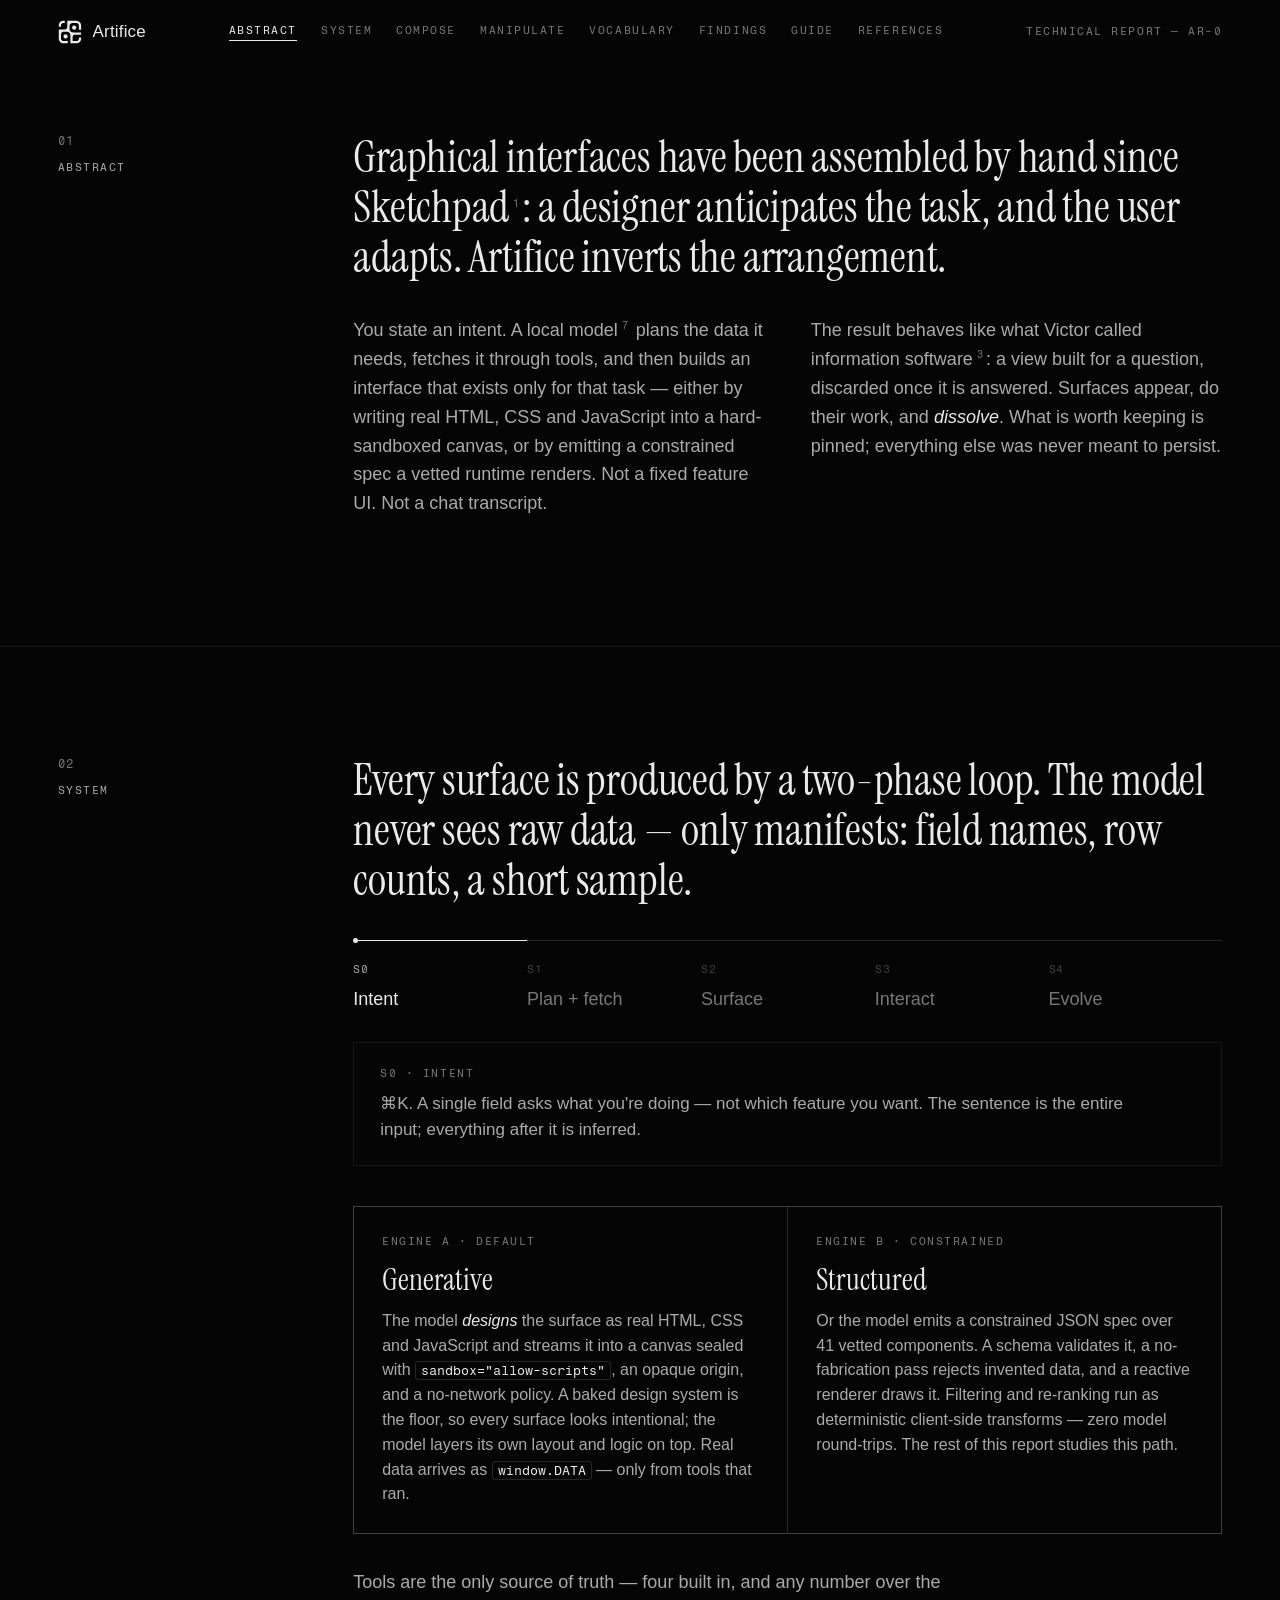
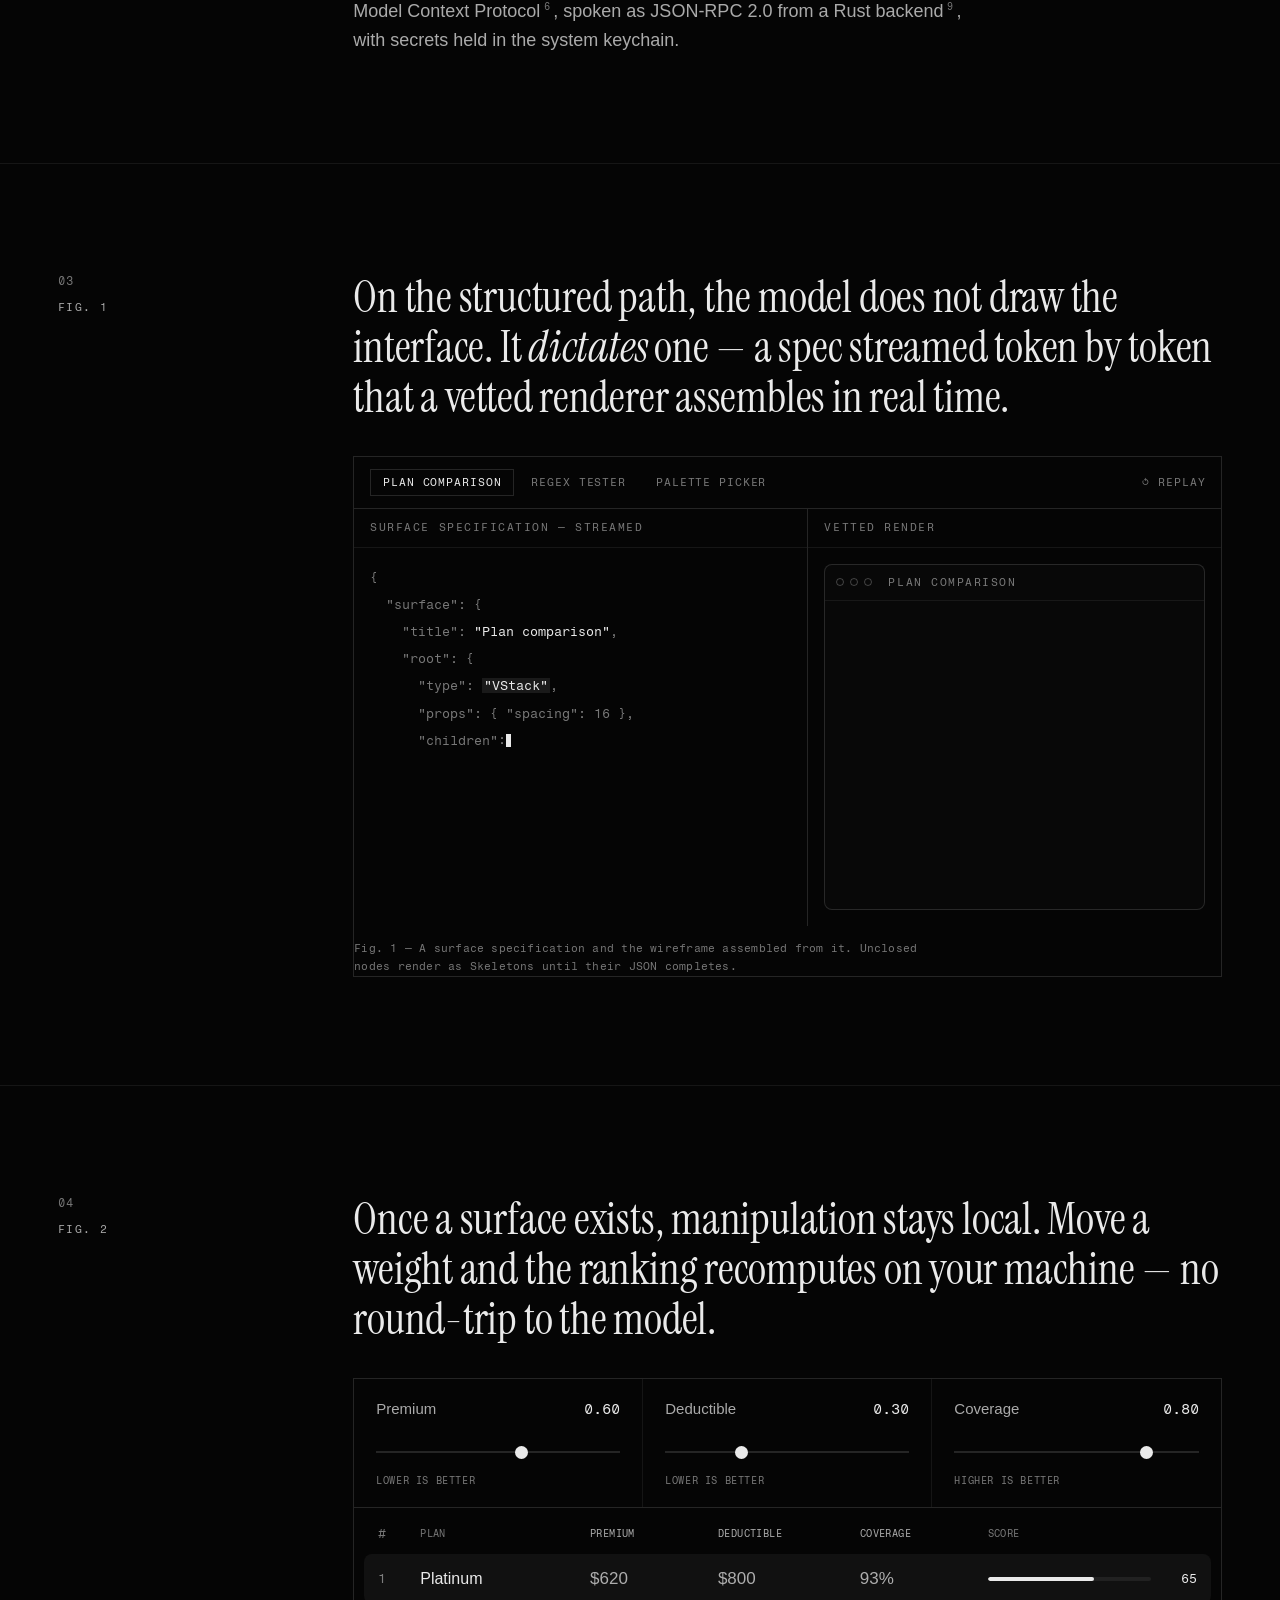
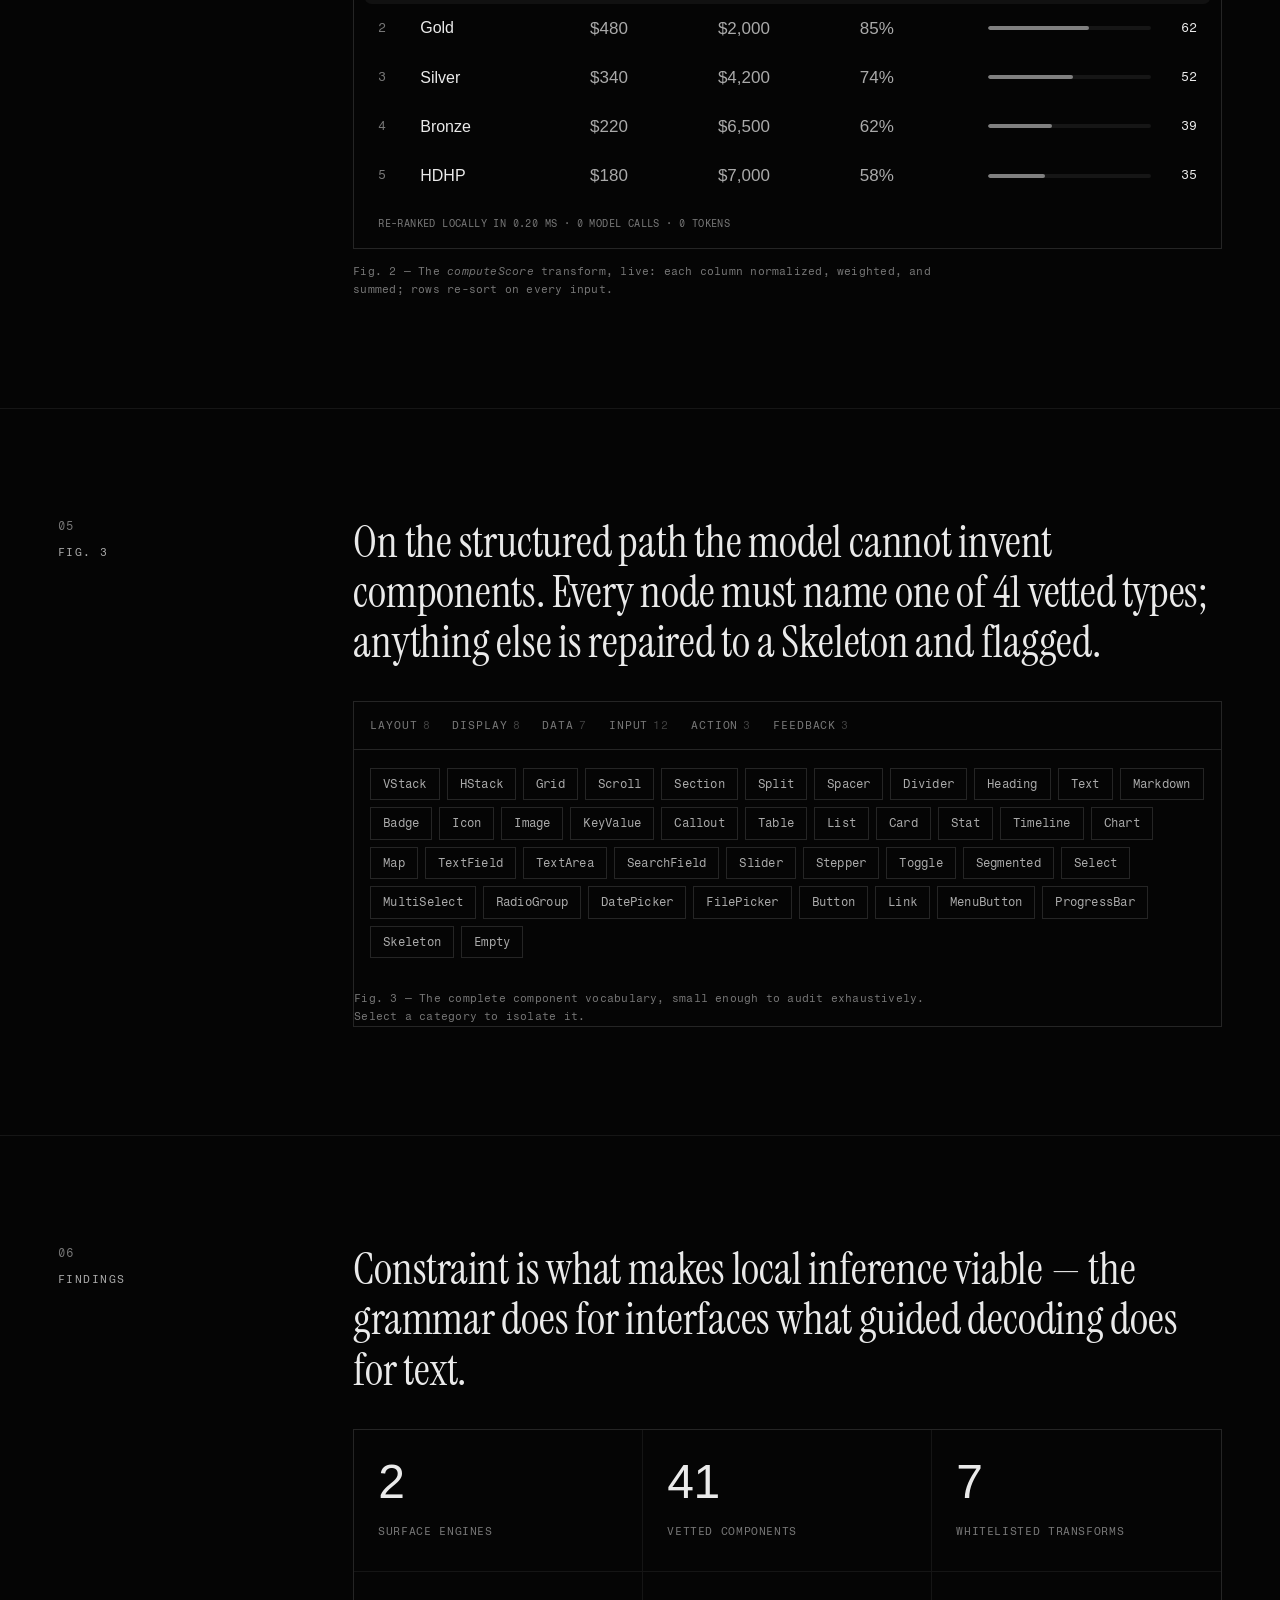
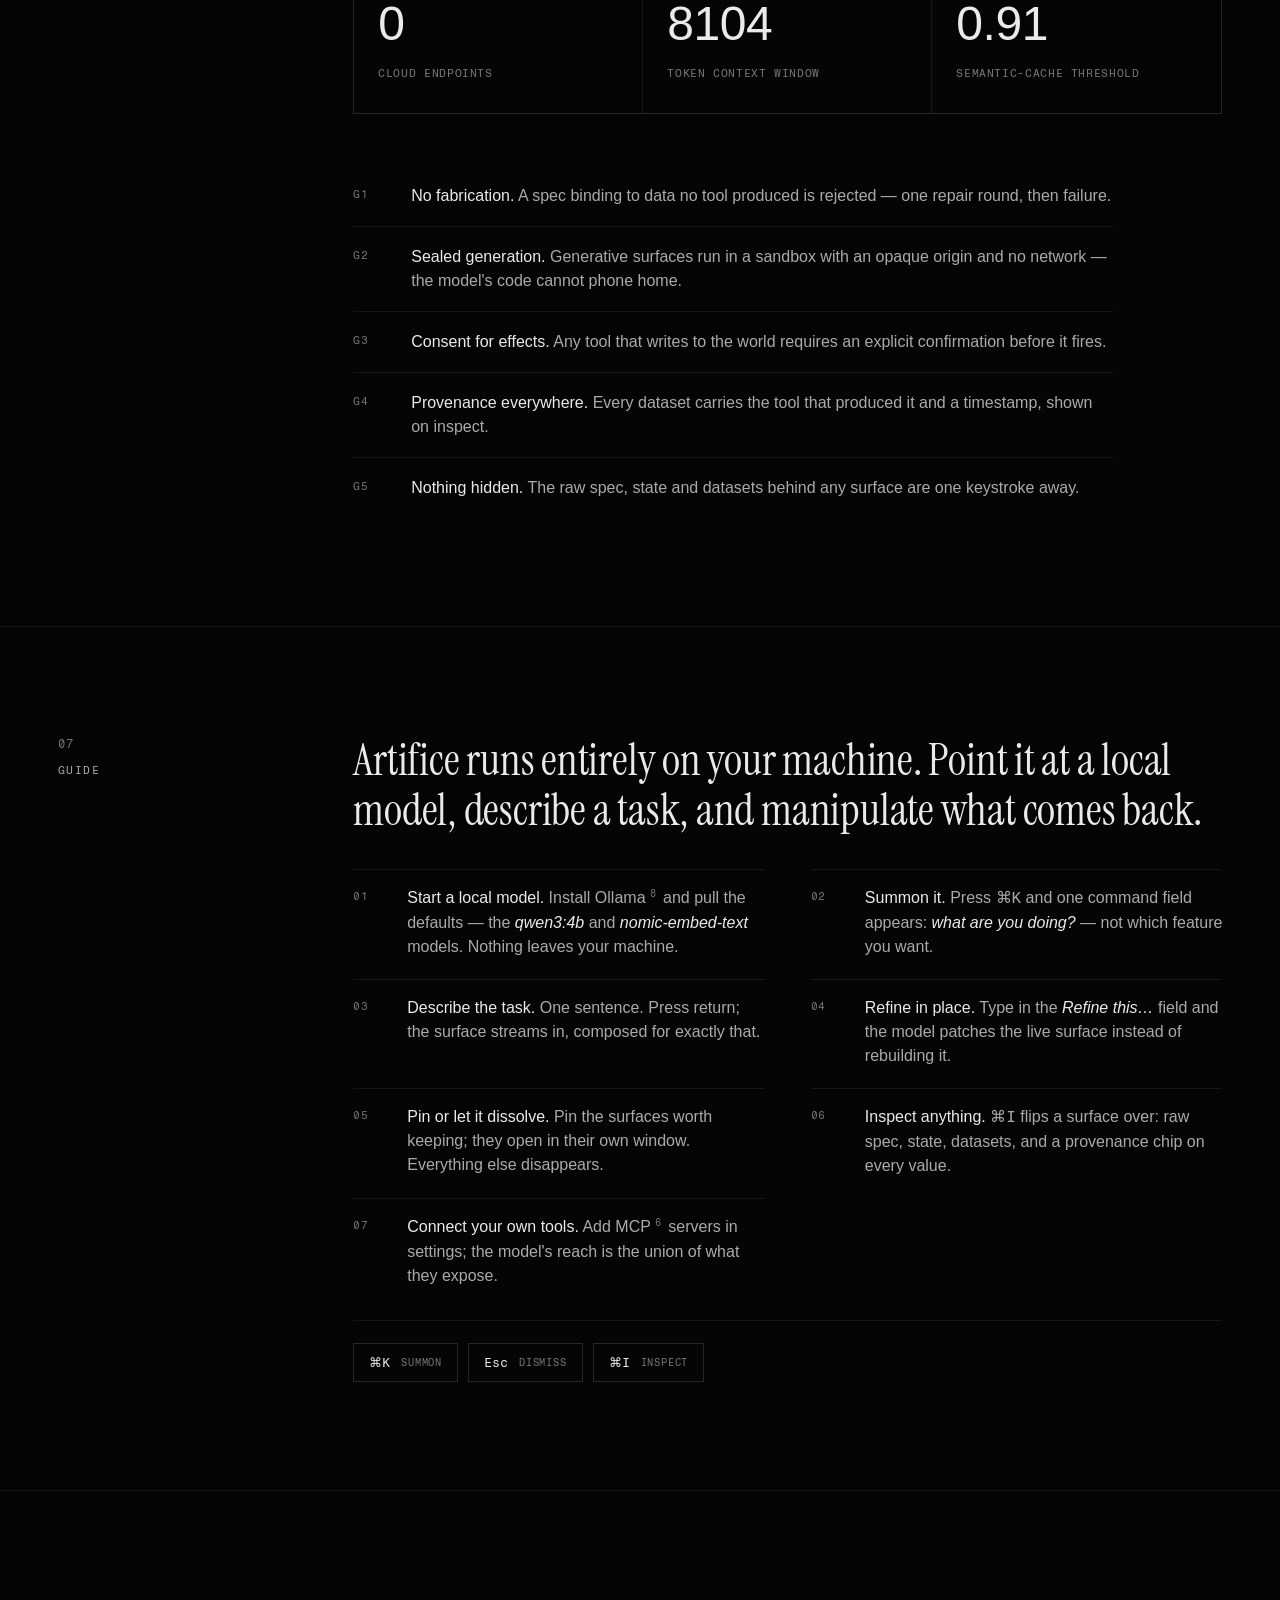
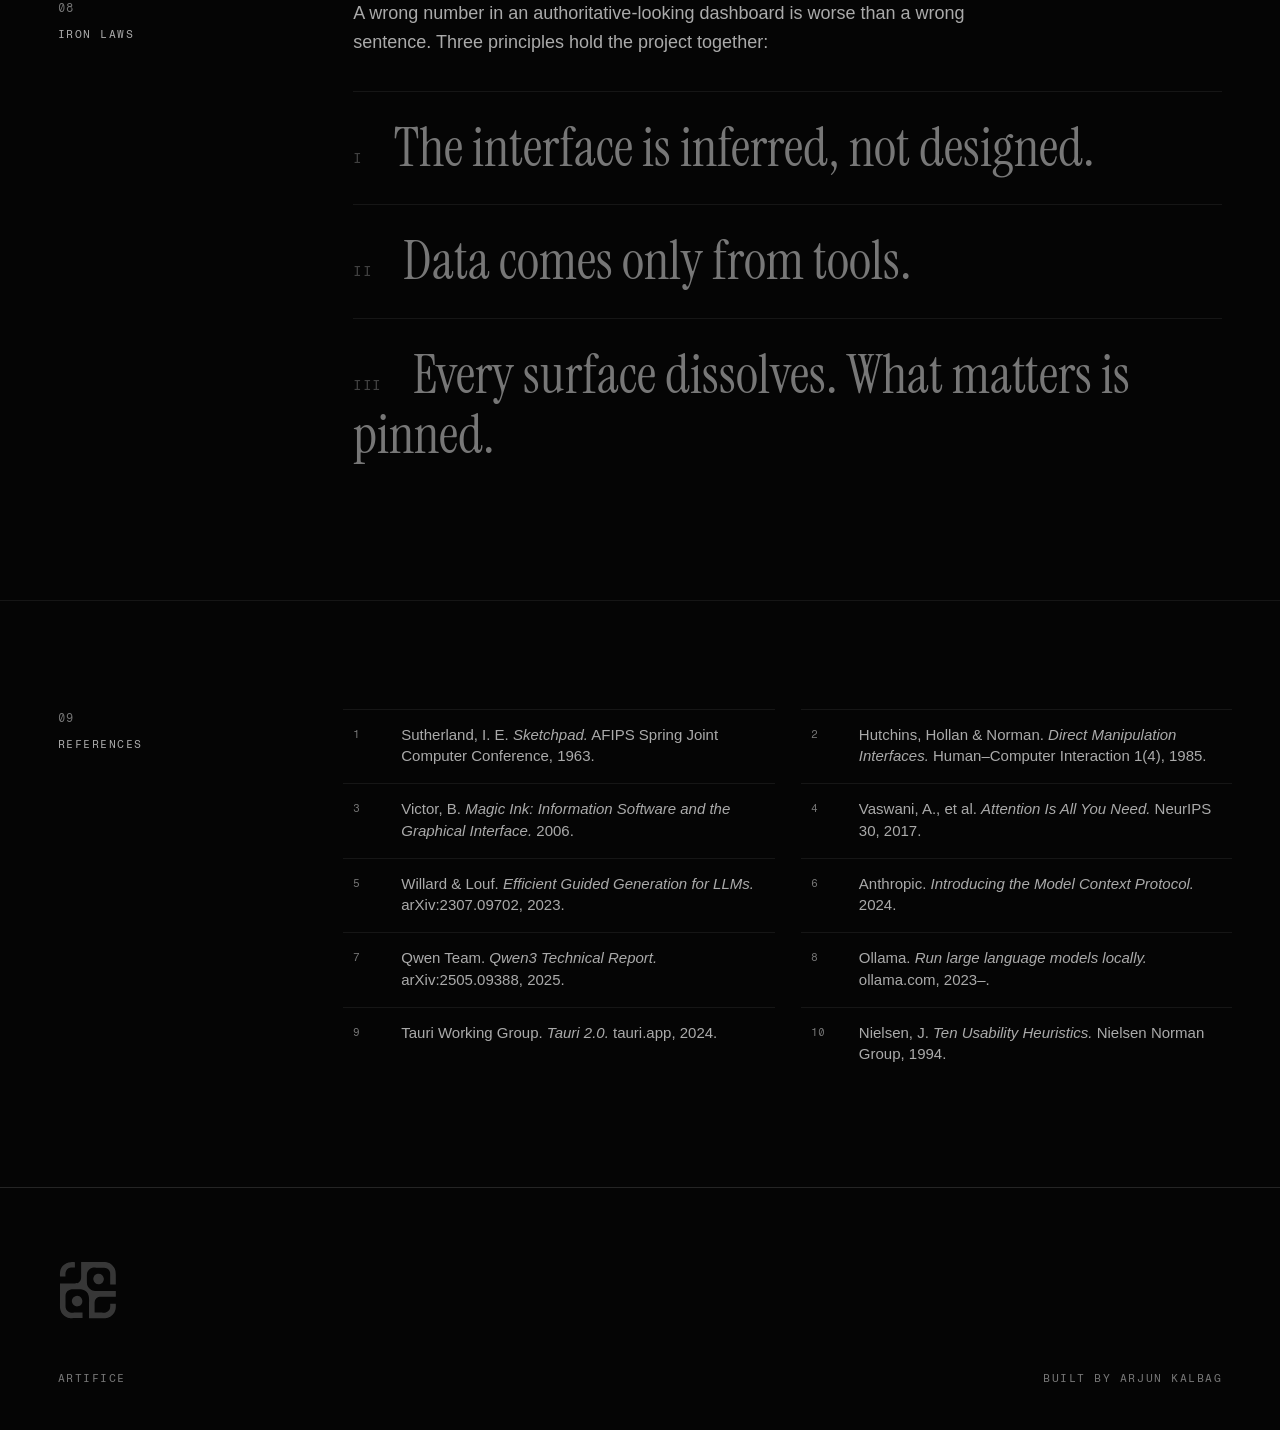
==== commit 68108ba1: "Remove hero from report; report starts at Abstract; label AR-0 Co-Authored-By: Claude Fable 5 <norep" ====
--- a/research.html
+++ b/research.html
@@ -3,7 +3,7 @@
 <head>
 <meta charset="UTF-8">
 <meta name="viewport" content="width=device-width, initial-scale=1.0">
-<title>Artifice — Technical Report AR-01</title>
+<title>Artifice — Technical Report AR-0</title>
 <meta name="description" content="A report on Artifice: generative user interfaces a local model composes on demand — real sandboxed code or a validated spec — with live demos.">
 <link rel="icon" type="image/svg+xml" href="logo-white.svg">
 <link rel="preconnect" href="https://api.fontshare.com">
@@ -38,34 +38,10 @@
     <a href="#guide" data-nav="guide">Guide</a>
     <a href="#references" data-nav="references">References</a>
   </nav>
-  <span class="mono nav-meta">Technical&nbsp;report&nbsp;—&nbsp;AR-01</span>
+  <span class="mono nav-meta">Technical&nbsp;report&nbsp;—&nbsp;AR-0</span>
 </header>
 
 <main id="top">
-
-<!-- ======================= HERO ======================= -->
-<section class="hero" id="hero">
-  <canvas id="field" aria-hidden="true"></canvas>
-  <div class="hero-inner">
-    <p class="mono kicker rv">Technical report · AR-01</p>
-    <h1 class="headline rv" style="--d:.08s">The interface is the output.</h1>
-    <p class="hero-sub rv" style="--d:.2s">
-      A study of generative user interfaces: software a local model composes on demand
-      — as real sandboxed code, or a validated spec — from your data, and dissolves once
-      the task is done. This report explains the system and lets you drive it.
-    </p>
-    <div class="hero-cta rv" style="--d:.32s">
-      <a class="btn btn-solid" href="#abstract">Read the report</a>
-      <a class="btn btn-ghost" href="#manipulate">Skip to the demo</a>
-    </div>
-  </div>
-  <div class="hero-foot mono rv" style="--d:.44s">
-    <span>Local inference</span>
-    <span class="dot-sep" aria-hidden="true"></span>
-    <span>0 cloud endpoints</span>
-    <span class="scroll-hint" aria-hidden="true">scroll ↓</span>
-  </div>
-</section>
 
 <!-- ======================= 01 ABSTRACT ======================= -->
 <section class="sec" id="abstract">
--- a/styles.css
+++ b/styles.css
@@ -139,48 +139,6 @@
 .nav-links a:hover, .nav-links a.is-active { color: var(--ink); background-size: 100% 1px; }
 .nav-meta { color: var(--ink-3); white-space: nowrap; }
 
-/* hero */
-.hero {
-  position: relative;
-  min-height: 100svh;
-  display: flex;
-  flex-direction: column;
-  justify-content: center;
-  padding: 120px var(--gutter) 0;
-}
-.hero #field { position: absolute; inset: 0; width: 100%; height: 100%; pointer-events: none; }
-.hero-inner { position: relative; max-width: 1000px; }
-.kicker { color: var(--ink-3); margin-bottom: 30px; }
-.headline {
-  font-family: var(--serif);
-  font-size: clamp(52px, 9vw, 128px);
-  line-height: 0.98;
-  letter-spacing: -0.01em;
-  font-weight: 400;
-  margin-bottom: 34px;
-}
-.hero-sub { max-width: 34em; font-size: 19px; line-height: 1.55; color: var(--ink-2); margin-bottom: 40px; }
-.hero-cta { display: flex; gap: 14px; flex-wrap: wrap; }
-.btn {
-  font-family: var(--mono); font-size: 11px; letter-spacing: 0.14em; text-transform: uppercase;
-  text-decoration: none; padding: 14px 26px; border: 1px solid var(--ink);
-  transition: background 0.35s var(--ease), color 0.35s var(--ease), border-color 0.35s var(--ease);
-}
-.btn-solid { background: var(--ink); color: var(--bg); }
-.btn-solid:hover { background: transparent; color: var(--ink); }
-.btn-ghost { border-color: var(--hair); color: var(--ink-2); }
-.btn-ghost:hover { border-color: var(--ink); color: var(--ink); }
-.hero-foot {
-  position: relative;
-  display: flex; align-items: center; gap: 18px;
-  padding: 26px 0; margin-top: auto;
-  border-top: 1px solid var(--hair-2);
-  color: var(--ink-3);
-}
-.dot-sep { width: 3px; height: 3px; border-radius: 50%; background: var(--ink-4); }
-.scroll-hint { margin-left: auto; animation: hint-fade 2.6s ease-in-out infinite; }
-@keyframes hint-fade { 0%, 100% { opacity: 0.25; } 50% { opacity: 0.85; } }
-
 /* sections */
 .sec {
   display: grid;
@@ -188,8 +146,10 @@
   gap: 40px;
   padding: 108px var(--gutter);
   border-top: 1px solid var(--hair-2);
-  scroll-margin-top: 20px;
-}
+  scroll-margin-top: 76px;
+}
+/* first section clears the fixed nav (no hero) */
+main > .sec:first-child { border-top: none; padding-top: 132px; }
 .sec-rail { display: flex; flex-direction: column; gap: 8px; color: var(--ink-3); }
 .sec-rail .sec-no { font-size: 12px; }
 .sec-rail .sec-name { color: var(--ink-2); }
@@ -446,7 +406,6 @@
   .stats { grid-template-columns: 1fr; }
   .stat { border-right: none !important; border-bottom: 1px solid var(--hair-2) !important; }
   .stat:last-child { border-bottom: none !important; }
-  .hero-foot { flex-wrap: wrap; }
 }
 
 /* reduced motion */
@@ -454,7 +413,7 @@
   html { scroll-behavior: auto; }
   .rv { opacity: 1; transform: none; transition: none; }
   .wf { opacity: 1; transform: none; animation: none; }
-  .wf-slider .wf-thumb, .wf-toggle .wf-pill::after, .wf-skeleton, .scroll-hint { animation: none; }
+  .wf-slider .wf-thumb, .wf-toggle .wf-pill::after, .wf-skeleton { animation: none; }
   .pipe-dot { transition: none; }
   .demo-bar i, .demo-body-row { transition: none; }
   .landing-mark, .brand-mark { transition: none; }
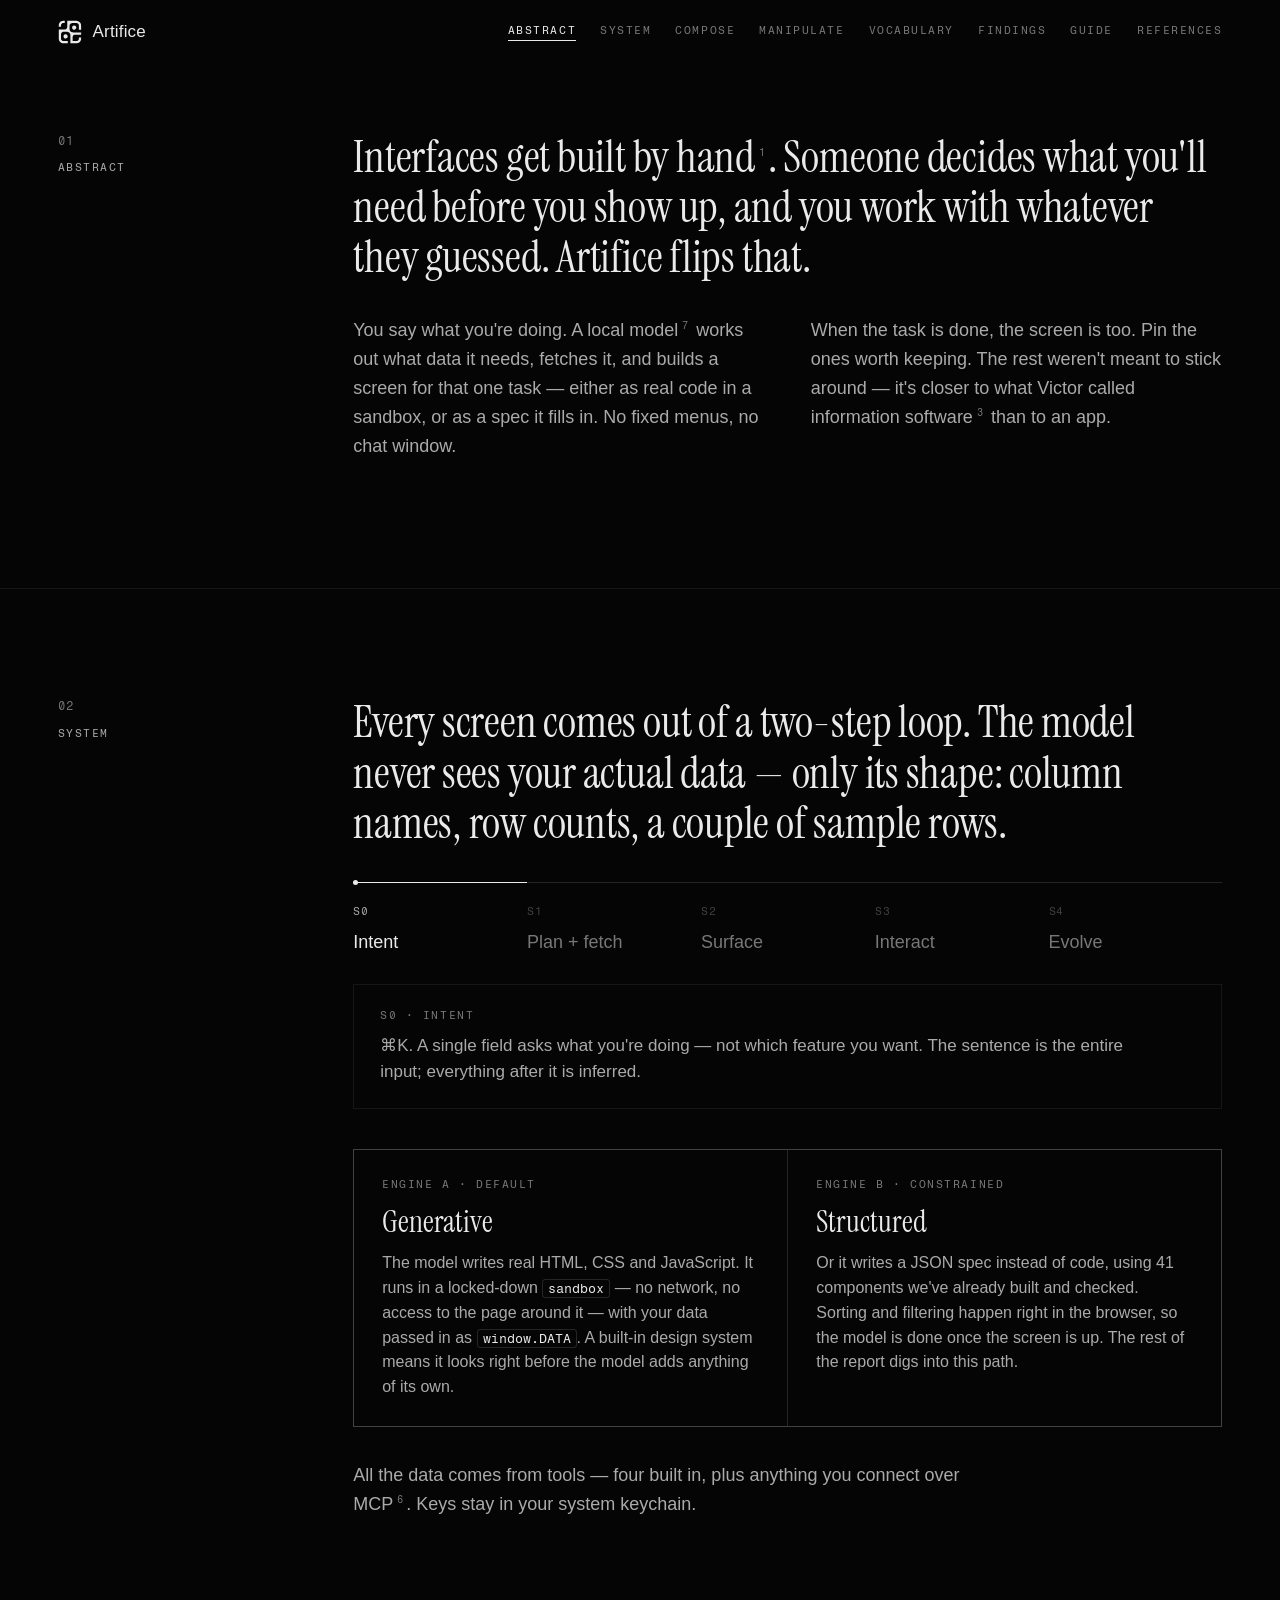
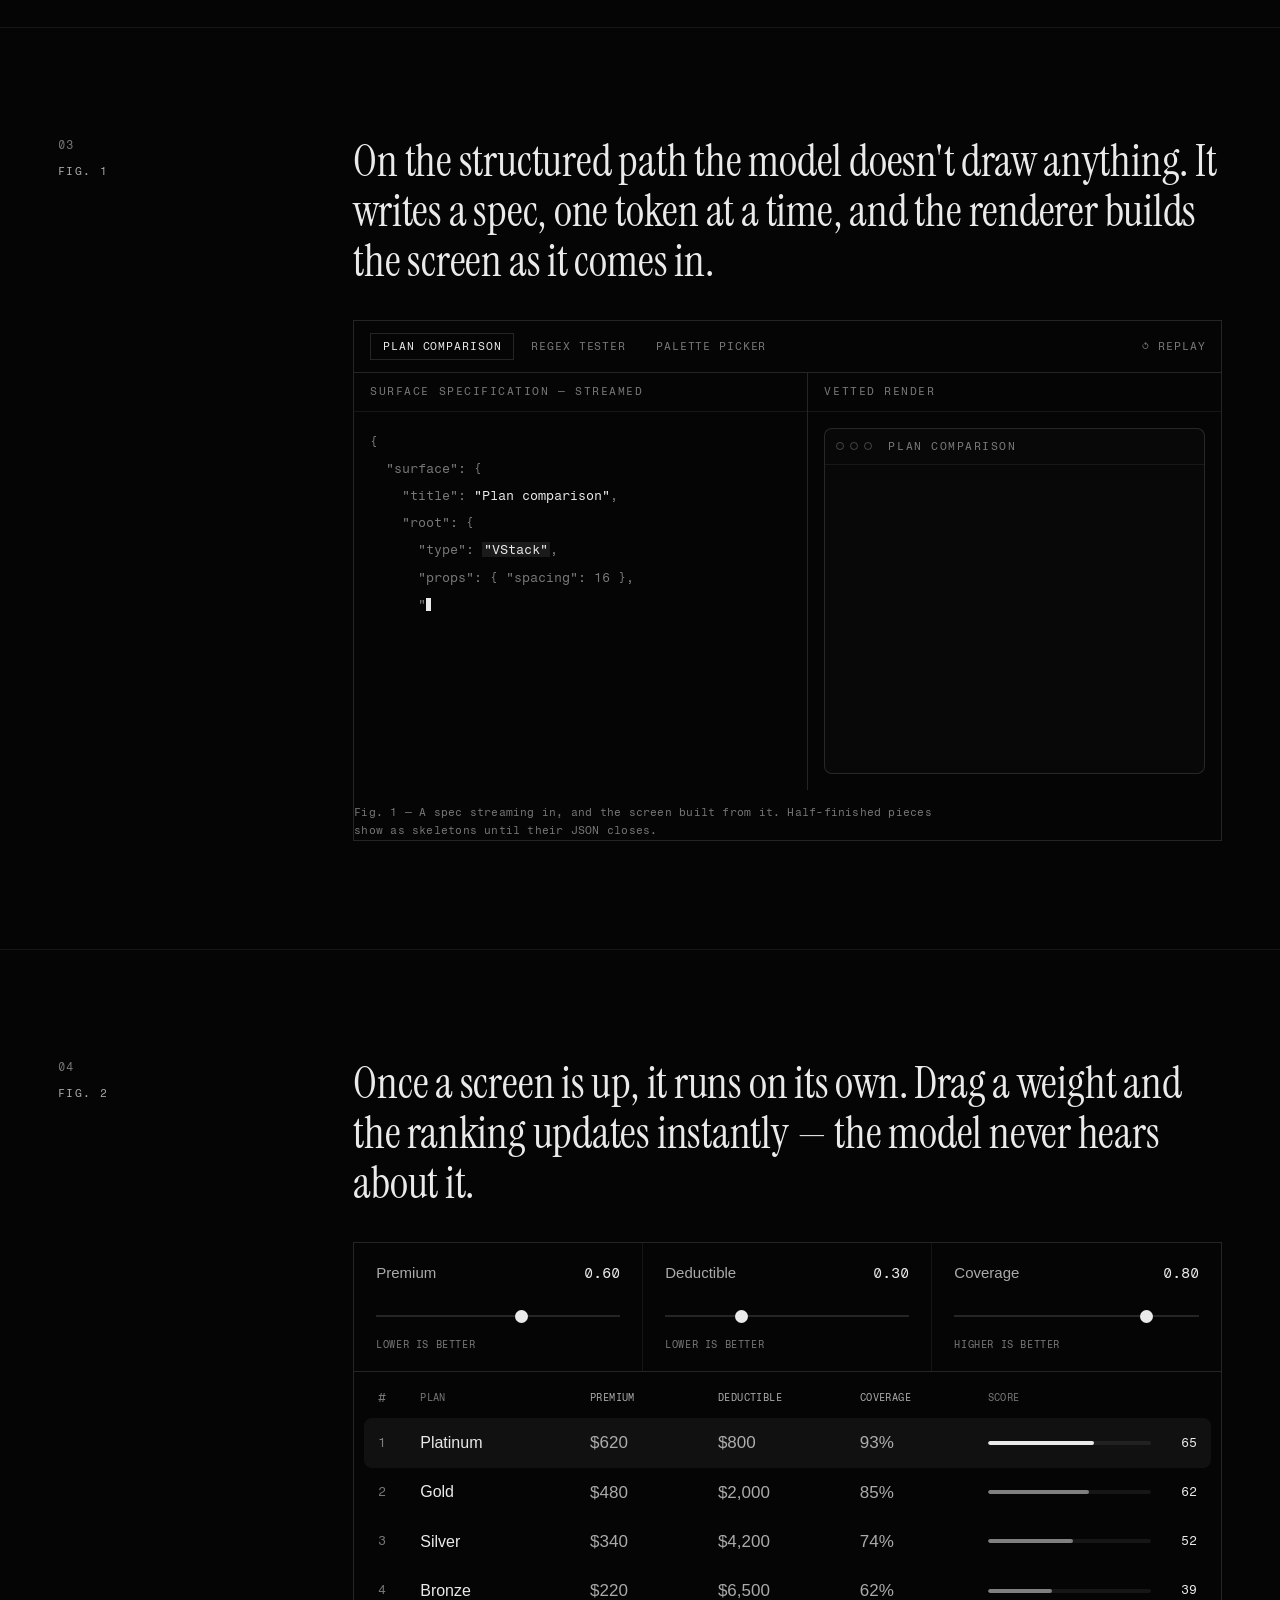
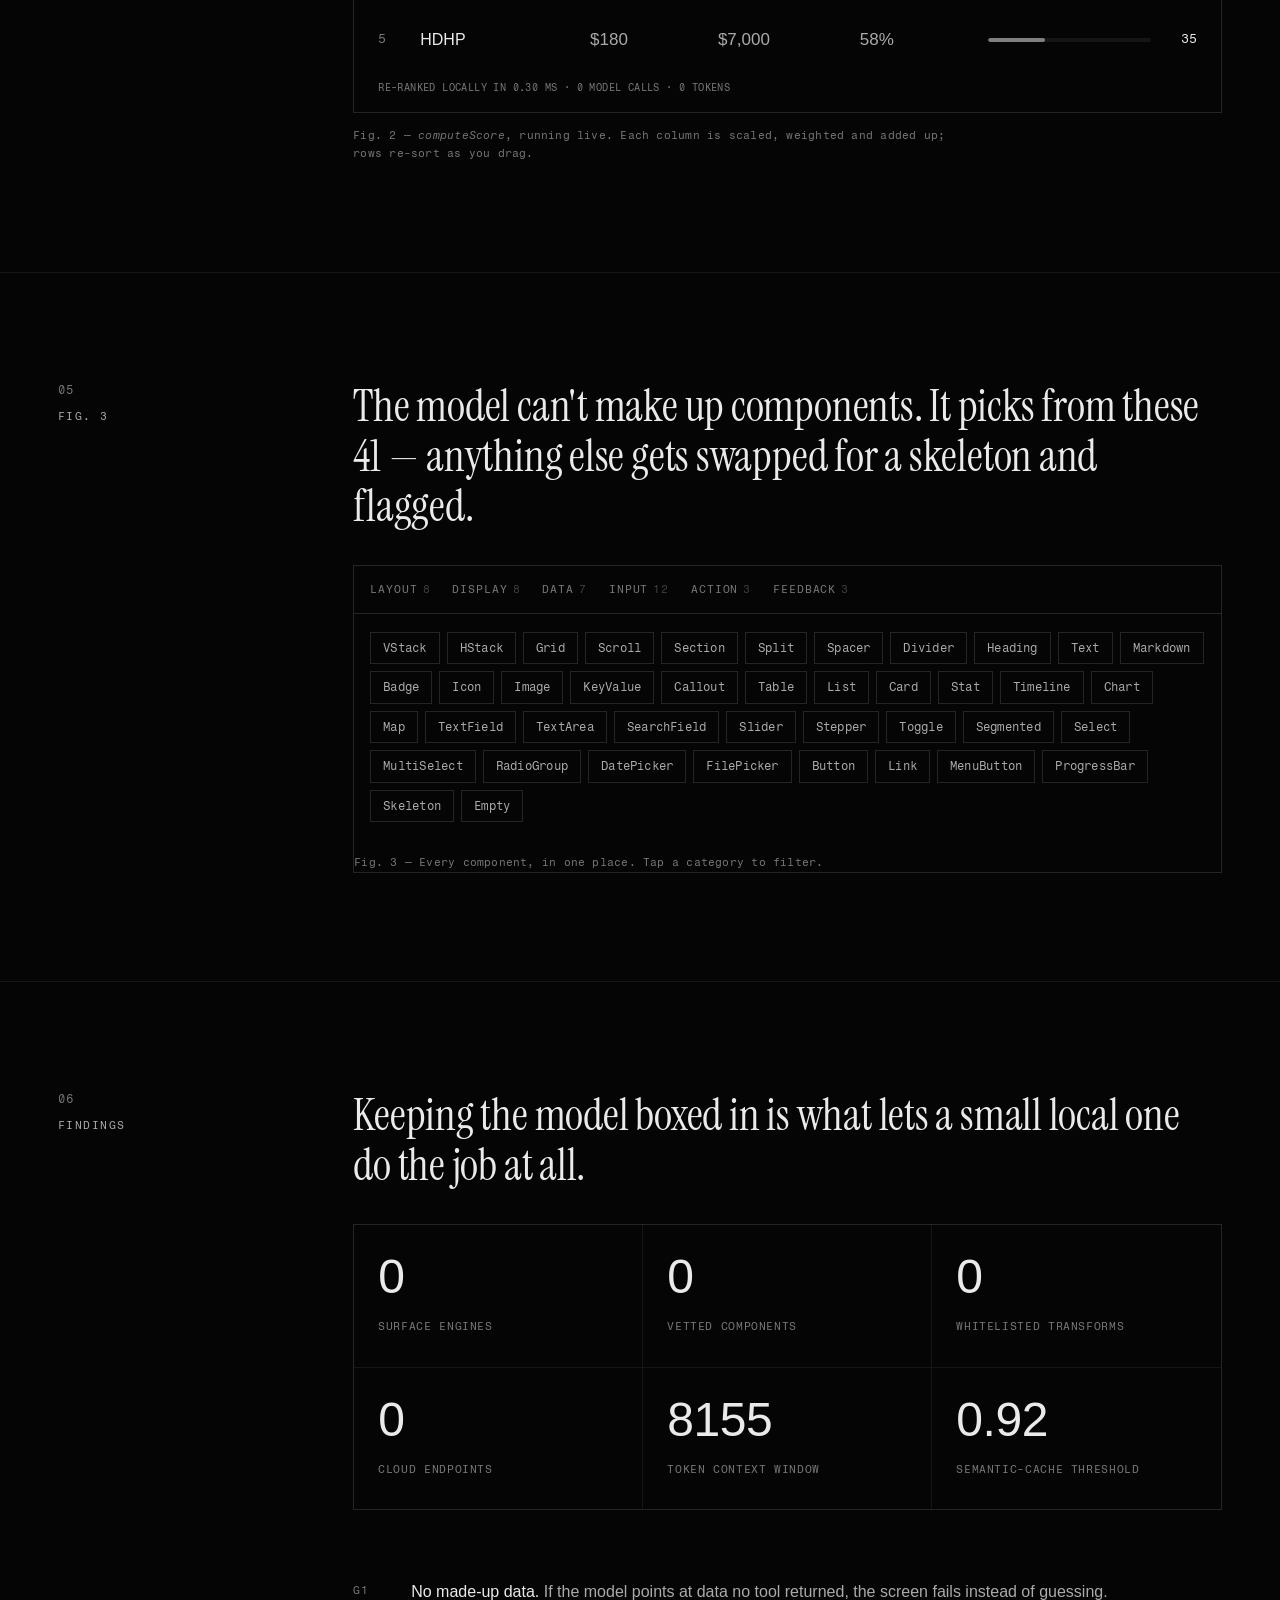
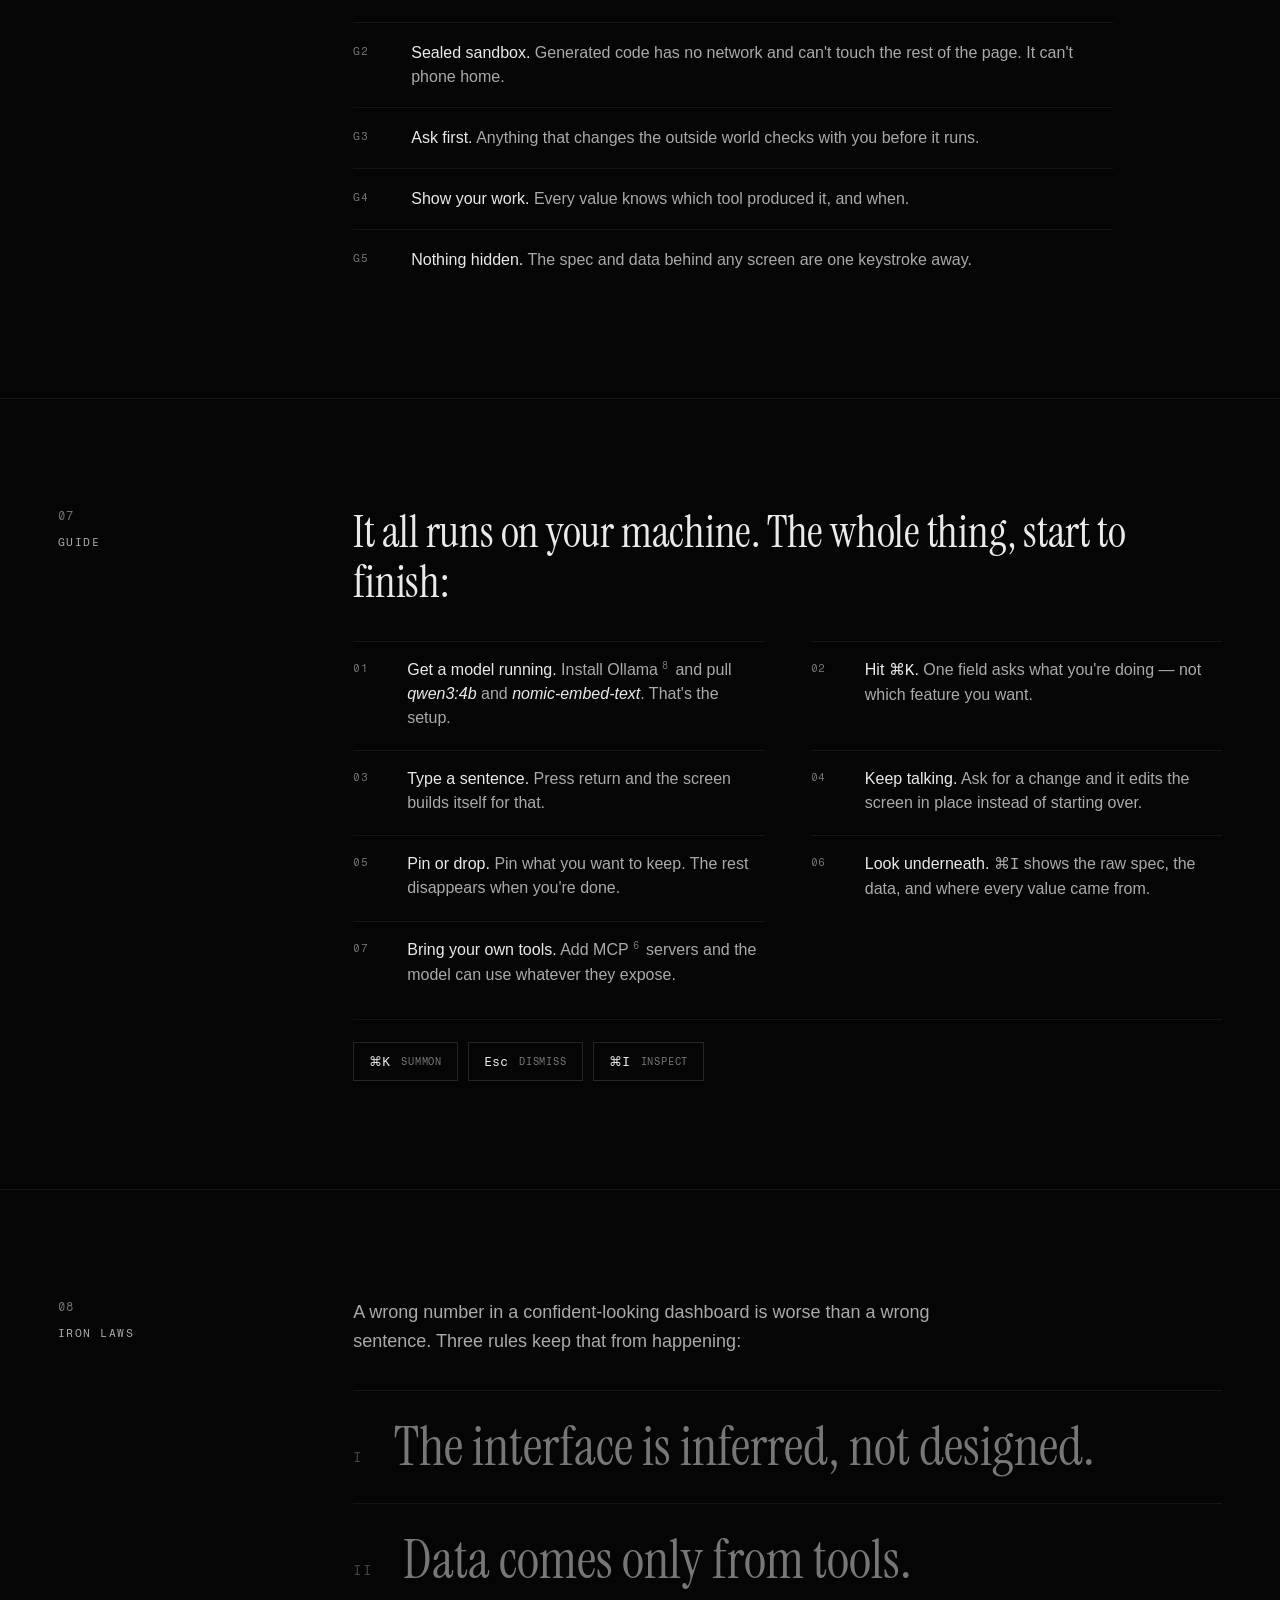
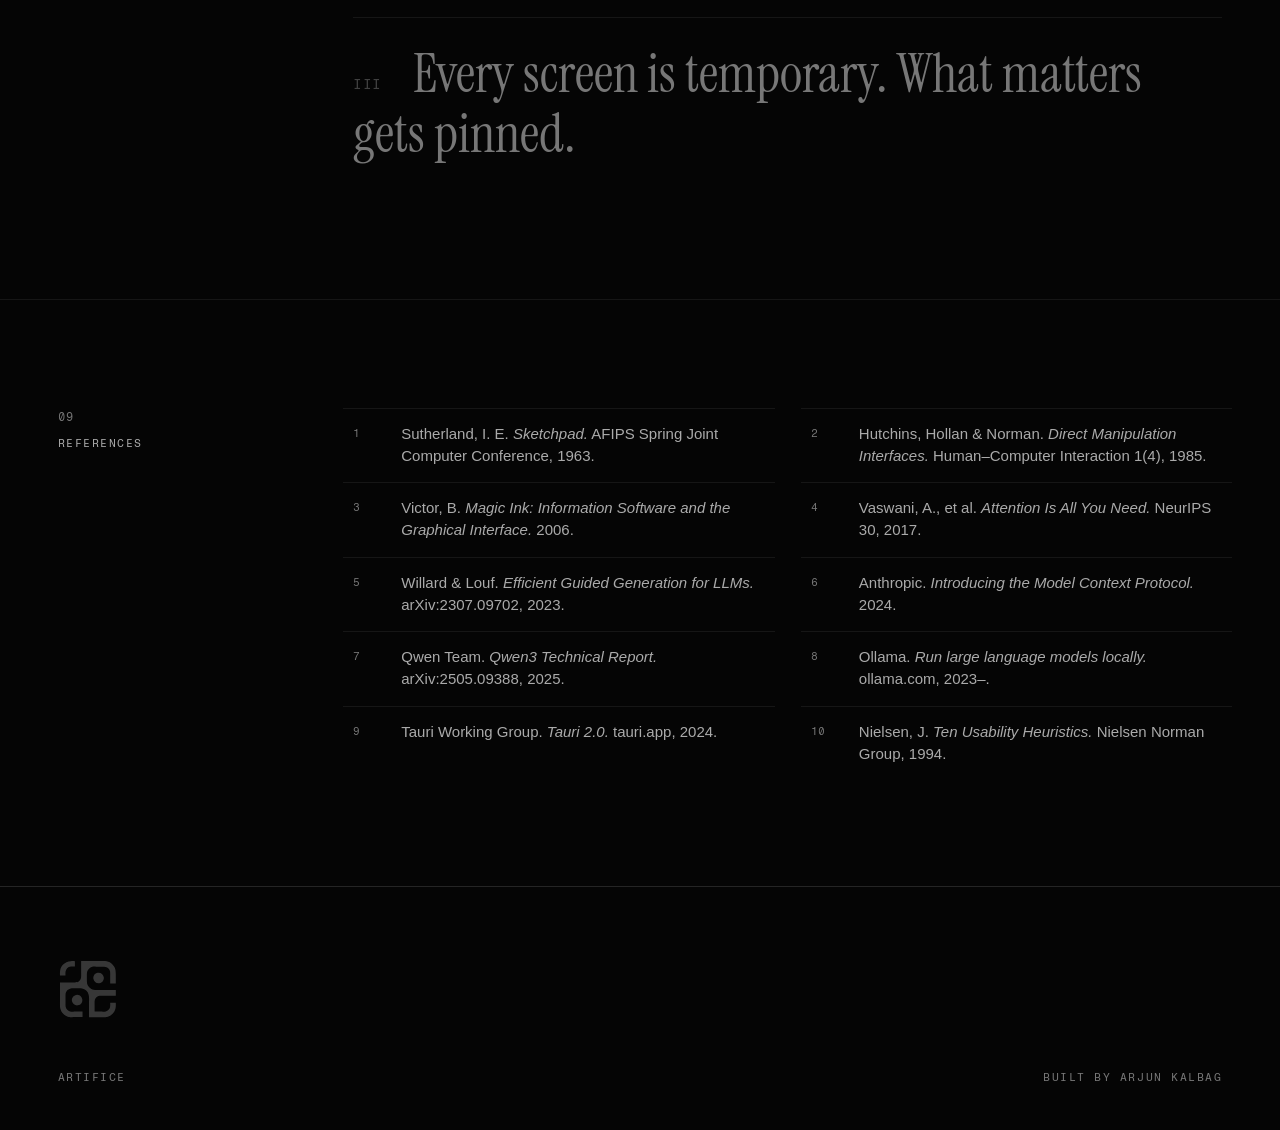
==== commit 0d0ba310: "Tighten copy, drop the report label Rewrite landing + report prose to be shorter and plainer; remove" ====
--- a/research.html
+++ b/research.html
@@ -38,7 +38,6 @@
     <a href="#guide" data-nav="guide">Guide</a>
     <a href="#references" data-nav="references">References</a>
   </nav>
-  <span class="mono nav-meta">Technical&nbsp;report&nbsp;—&nbsp;AR-0</span>
 </header>
 
 <main id="top">
@@ -48,24 +47,21 @@
   <div class="sec-rail"><span class="mono sec-no">01</span><span class="mono sec-name">Abstract</span></div>
   <div class="sec-body">
     <p class="lede rv">
-      Graphical interfaces have been assembled by hand since
-      Sketchpad<a class="cite" href="#ref-1" data-ref="1"><sup>1</sup></a>: a designer
-      anticipates the task, and the user adapts. Artifice inverts the arrangement.
+      Interfaces get built by hand<a class="cite" href="#ref-1" data-ref="1"><sup>1</sup></a>.
+      Someone decides what you'll need before you show up, and you work with whatever
+      they guessed. Artifice flips that.
     </p>
     <div class="two-col">
       <p class="body rv" style="--d:.08s">
-        You state an intent. A local model<a class="cite" href="#ref-7" data-ref="7"><sup>7</sup></a>
-        plans the data it needs, fetches it through tools, and then builds an interface
-        that exists only for that task — either by writing real HTML, CSS and JavaScript
-        into a hard-sandboxed canvas, or by emitting a constrained spec a vetted runtime
-        renders. Not a fixed feature UI. Not a chat transcript.
+        You say what you're doing. A local model<a class="cite" href="#ref-7" data-ref="7"><sup>7</sup></a>
+        works out what data it needs, fetches it, and builds a screen for that one task —
+        either as real code in a sandbox, or as a spec it fills in. No fixed menus, no
+        chat window.
       </p>
       <p class="body rv" style="--d:.16s">
-        The result behaves like what Victor called information
-        software<a class="cite" href="#ref-3" data-ref="3"><sup>3</sup></a>: a view built
-        for a question, discarded once it is answered. Surfaces appear, do their work,
-        and <em>dissolve</em>. What is worth keeping is pinned; everything else was never
-        meant to persist.
+        When the task is done, the screen is too. Pin the ones worth keeping. The rest
+        weren't meant to stick around — it's closer to what Victor called information
+        software<a class="cite" href="#ref-3" data-ref="3"><sup>3</sup></a> than to an app.
       </p>
     </div>
   </div>
@@ -76,8 +72,8 @@
   <div class="sec-rail"><span class="mono sec-no">02</span><span class="mono sec-name">System</span></div>
   <div class="sec-body">
     <p class="lede rv">
-      Every surface is produced by a two-phase loop. The model never sees raw data —
-      only manifests: field names, row counts, a short sample.
+      Every screen comes out of a two-step loop. The model never sees your actual data —
+      only its shape: column names, row counts, a couple of sample rows.
     </p>
     <div class="pipeline rv" style="--d:.12s" id="pipeline">
       <div class="pipe-track" aria-hidden="true"><span class="pipe-dot" id="pipeDot"></span></div>
@@ -98,29 +94,26 @@
         <p class="mono engine-tag">Engine A · default</p>
         <h3 class="engine-name">Generative</h3>
         <p class="engine-body">
-          The model <em>designs</em> the surface as real HTML, CSS and JavaScript and
-          streams it into a canvas sealed with <code>sandbox="allow-scripts"</code>, an
-          opaque origin, and a no-network policy. A baked design system is the floor, so
-          every surface looks intentional; the model layers its own layout and logic on
-          top. Real data arrives as <code>window.DATA</code> — only from tools that ran.
+          The model writes real HTML, CSS and JavaScript. It runs in a locked-down
+          <code>sandbox</code> — no network, no access to the page around it — with your
+          data passed in as <code>window.DATA</code>. A built-in design system means it
+          looks right before the model adds anything of its own.
         </p>
       </div>
       <div class="engine">
         <p class="mono engine-tag">Engine B · constrained</p>
         <h3 class="engine-name">Structured</h3>
         <p class="engine-body">
-          Or the model emits a constrained JSON spec over 41 vetted components. A schema
-          validates it, a no-fabrication pass rejects invented data, and a reactive
-          renderer draws it. Filtering and re-ranking run as deterministic client-side
-          transforms — zero model round-trips. The rest of this report studies this path.
+          Or it writes a JSON spec instead of code, using 41 components we've already
+          built and checked. Sorting and filtering happen right in the browser, so the
+          model is done once the screen is up. The rest of the report digs into this path.
         </p>
       </div>
     </div>
     <p class="body rv" style="--d:.24s">
-      Tools are the only source of truth — four built in, and any number over the Model
-      Context Protocol<a class="cite" href="#ref-6" data-ref="6"><sup>6</sup></a>, spoken
-      as JSON-RPC 2.0 from a Rust backend<a class="cite" href="#ref-9" data-ref="9"><sup>9</sup></a>,
-      with secrets held in the system keychain.
+      All the data comes from tools — four built in, plus anything you connect over
+      MCP<a class="cite" href="#ref-6" data-ref="6"><sup>6</sup></a>. Keys stay in your
+      system keychain.
     </p>
   </div>
 </section>
@@ -130,8 +123,8 @@
   <div class="sec-rail"><span class="mono sec-no">03</span><span class="mono sec-name">Fig. 1</span></div>
   <div class="sec-body">
     <p class="lede rv">
-      On the structured path, the model does not draw the interface. It <em>dictates</em>
-      one — a spec streamed token by token that a vetted renderer assembles in real time.
+      On the structured path the model doesn't draw anything. It writes a spec, one token
+      at a time, and the renderer builds the screen as it comes in.
     </p>
     <div class="fig rv" style="--d:.12s">
       <div class="fig-toolbar">
@@ -159,8 +152,8 @@
         </div>
       </div>
       <p class="mono fig-caption">
-        Fig. 1 — A surface specification and the wireframe assembled from it. Unclosed
-        nodes render as Skeletons until their JSON completes.
+        Fig. 1 — A spec streaming in, and the screen built from it. Half-finished pieces
+        show as skeletons until their JSON closes.
       </p>
     </div>
   </div>
@@ -171,8 +164,8 @@
   <div class="sec-rail"><span class="mono sec-no">04</span><span class="mono sec-name">Fig. 2</span></div>
   <div class="sec-body">
     <p class="lede rv">
-      Once a surface exists, manipulation stays local. Move a weight and the ranking
-      recomputes on your machine — no round-trip to the model.
+      Once a screen is up, it runs on its own. Drag a weight and the ranking updates
+      instantly — the model never hears about it.
     </p>
     <div class="demo rv" style="--d:.12s" id="rankDemo">
       <div class="demo-controls">
@@ -206,8 +199,8 @@
       <p class="demo-meta"><span id="rankMeta"></span></p>
     </div>
     <p class="mono fig-caption">
-      Fig. 2 — The <em>computeScore</em> transform, live: each column normalized,
-      weighted, and summed; rows re-sort on every input.
+      Fig. 2 — <em>computeScore</em>, running live. Each column is scaled, weighted and
+      added up; rows re-sort as you drag.
     </p>
   </div>
 </section>
@@ -217,15 +210,14 @@
   <div class="sec-rail"><span class="mono sec-no">05</span><span class="mono sec-name">Fig. 3</span></div>
   <div class="sec-body">
     <p class="lede rv">
-      On the structured path the model cannot invent components. Every node must name one
-      of 41 vetted types; anything else is repaired to a Skeleton and flagged.
+      The model can't make up components. It picks from these 41 — anything else gets
+      swapped for a skeleton and flagged.
     </p>
     <div class="vocab rv" style="--d:.12s" id="vocab">
       <div class="vocab-legend" id="vocabLegend"></div>
       <div class="vocab-grid" id="vocabGrid"></div>
       <p class="mono fig-caption">
-        Fig. 3 — The complete component vocabulary, small enough to audit exhaustively.
-        Select a category to isolate it.
+        Fig. 3 — Every component, in one place. Tap a category to filter.
       </p>
     </div>
   </div>
@@ -236,8 +228,7 @@
   <div class="sec-rail"><span class="mono sec-no">06</span><span class="mono sec-name">Findings</span></div>
   <div class="sec-body">
     <p class="lede rv">
-      Constraint is what makes local inference viable — the grammar does for interfaces
-      what guided decoding does for text.
+      Keeping the model boxed in is what lets a small local one do the job at all.
     </p>
     <div class="stats rv" style="--d:.12s">
       <div class="stat"><span class="stat-n" data-count="2">0</span><span class="stat-l">surface engines</span></div>
@@ -248,11 +239,11 @@
       <div class="stat"><span class="stat-n" data-count="0.92" data-decimals="2">0</span><span class="stat-l">semantic-cache threshold</span></div>
     </div>
     <ol class="guarantees rv" style="--d:.18s">
-      <li><span class="g-no">G1</span><div><strong>No fabrication.</strong> A spec binding to data no tool produced is rejected — one repair round, then failure.</div></li>
-      <li><span class="g-no">G2</span><div><strong>Sealed generation.</strong> Generative surfaces run in a sandbox with an opaque origin and no network — the model's code cannot phone home.</div></li>
-      <li><span class="g-no">G3</span><div><strong>Consent for effects.</strong> Any tool that writes to the world requires an explicit confirmation before it fires.</div></li>
-      <li><span class="g-no">G4</span><div><strong>Provenance everywhere.</strong> Every dataset carries the tool that produced it and a timestamp, shown on inspect.</div></li>
-      <li><span class="g-no">G5</span><div><strong>Nothing hidden.</strong> The raw spec, state and datasets behind any surface are one keystroke away.</div></li>
+      <li><span class="g-no">G1</span><div><strong>No made-up data.</strong> If the model points at data no tool returned, the screen fails instead of guessing.</div></li>
+      <li><span class="g-no">G2</span><div><strong>Sealed sandbox.</strong> Generated code has no network and can't touch the rest of the page. It can't phone home.</div></li>
+      <li><span class="g-no">G3</span><div><strong>Ask first.</strong> Anything that changes the outside world checks with you before it runs.</div></li>
+      <li><span class="g-no">G4</span><div><strong>Show your work.</strong> Every value knows which tool produced it, and when.</div></li>
+      <li><span class="g-no">G5</span><div><strong>Nothing hidden.</strong> The spec and data behind any screen are one keystroke away.</div></li>
     </ol>
   </div>
 </section>
@@ -262,17 +253,16 @@
   <div class="sec-rail"><span class="mono sec-no">07</span><span class="mono sec-name">Guide</span></div>
   <div class="sec-body">
     <p class="lede rv">
-      Artifice runs entirely on your machine. Point it at a local model, describe a task,
-      and manipulate what comes back.
+      It all runs on your machine. The whole thing, start to finish:
     </p>
     <ol class="steps rv" style="--d:.12s">
-      <li><span class="step-no">01</span><div><strong>Start a local model.</strong> Install Ollama<a class="cite" href="#ref-8" data-ref="8"><sup>8</sup></a> and pull the defaults — the <em>qwen3:4b</em> and <em>nomic-embed-text</em> models. Nothing leaves your machine.</div></li>
-      <li><span class="step-no">02</span><div><strong>Summon it.</strong> Press <kbd>⌘K</kbd> and one command field appears: <em>what are you doing?</em> — not which feature you want.</div></li>
-      <li><span class="step-no">03</span><div><strong>Describe the task.</strong> One sentence. Press return; the surface streams in, composed for exactly that.</div></li>
-      <li><span class="step-no">04</span><div><strong>Refine in place.</strong> Type in the <em>Refine this…</em> field and the model patches the live surface instead of rebuilding it.</div></li>
-      <li><span class="step-no">05</span><div><strong>Pin or let it dissolve.</strong> Pin the surfaces worth keeping; they open in their own window. Everything else disappears.</div></li>
-      <li><span class="step-no">06</span><div><strong>Inspect anything.</strong> <kbd>⌘I</kbd> flips a surface over: raw spec, state, datasets, and a provenance chip on every value.</div></li>
-      <li><span class="step-no">07</span><div><strong>Connect your own tools.</strong> Add MCP<a class="cite" href="#ref-6" data-ref="6"><sup>6</sup></a> servers in settings; the model's reach is the union of what they expose.</div></li>
+      <li><span class="step-no">01</span><div><strong>Get a model running.</strong> Install Ollama<a class="cite" href="#ref-8" data-ref="8"><sup>8</sup></a> and pull <em>qwen3:4b</em> and <em>nomic-embed-text</em>. That's the setup.</div></li>
+      <li><span class="step-no">02</span><div><strong>Hit <kbd>⌘K</kbd>.</strong> One field asks what you're doing — not which feature you want.</div></li>
+      <li><span class="step-no">03</span><div><strong>Type a sentence.</strong> Press return and the screen builds itself for that.</div></li>
+      <li><span class="step-no">04</span><div><strong>Keep talking.</strong> Ask for a change and it edits the screen in place instead of starting over.</div></li>
+      <li><span class="step-no">05</span><div><strong>Pin or drop.</strong> Pin what you want to keep. The rest disappears when you're done.</div></li>
+      <li><span class="step-no">06</span><div><strong>Look underneath.</strong> <kbd>⌘I</kbd> shows the raw spec, the data, and where every value came from.</div></li>
+      <li><span class="step-no">07</span><div><strong>Bring your own tools.</strong> Add MCP<a class="cite" href="#ref-6" data-ref="6"><sup>6</sup></a> servers and the model can use whatever they expose.</div></li>
       <li class="keys" aria-label="Keyboard shortcuts">
         <span class="key"><kbd>⌘K</kbd><span>Summon</span></span>
         <span class="key"><kbd>Esc</kbd><span>Dismiss</span></span>
@@ -287,13 +277,13 @@
   <div class="sec-rail"><span class="mono sec-no">08</span><span class="mono sec-name">Iron laws</span></div>
   <div class="sec-body">
     <p class="body rv">
-      A wrong number in an authoritative-looking dashboard is worse than a wrong
-      sentence. Three principles hold the project together:
+      A wrong number in a confident-looking dashboard is worse than a wrong sentence.
+      Three rules keep that from happening:
     </p>
     <div class="laws">
       <p class="law rv" style="--d:.1s"><span class="law-no">I</span> The interface is inferred, not designed.</p>
       <p class="law rv" style="--d:.2s"><span class="law-no">II</span> Data comes only from tools.</p>
-      <p class="law rv" style="--d:.3s"><span class="law-no">III</span> Every surface dissolves. What matters is pinned.</p>
+      <p class="law rv" style="--d:.3s"><span class="law-no">III</span> Every screen is temporary. What matters gets pinned.</p>
     </div>
   </div>
 </section>
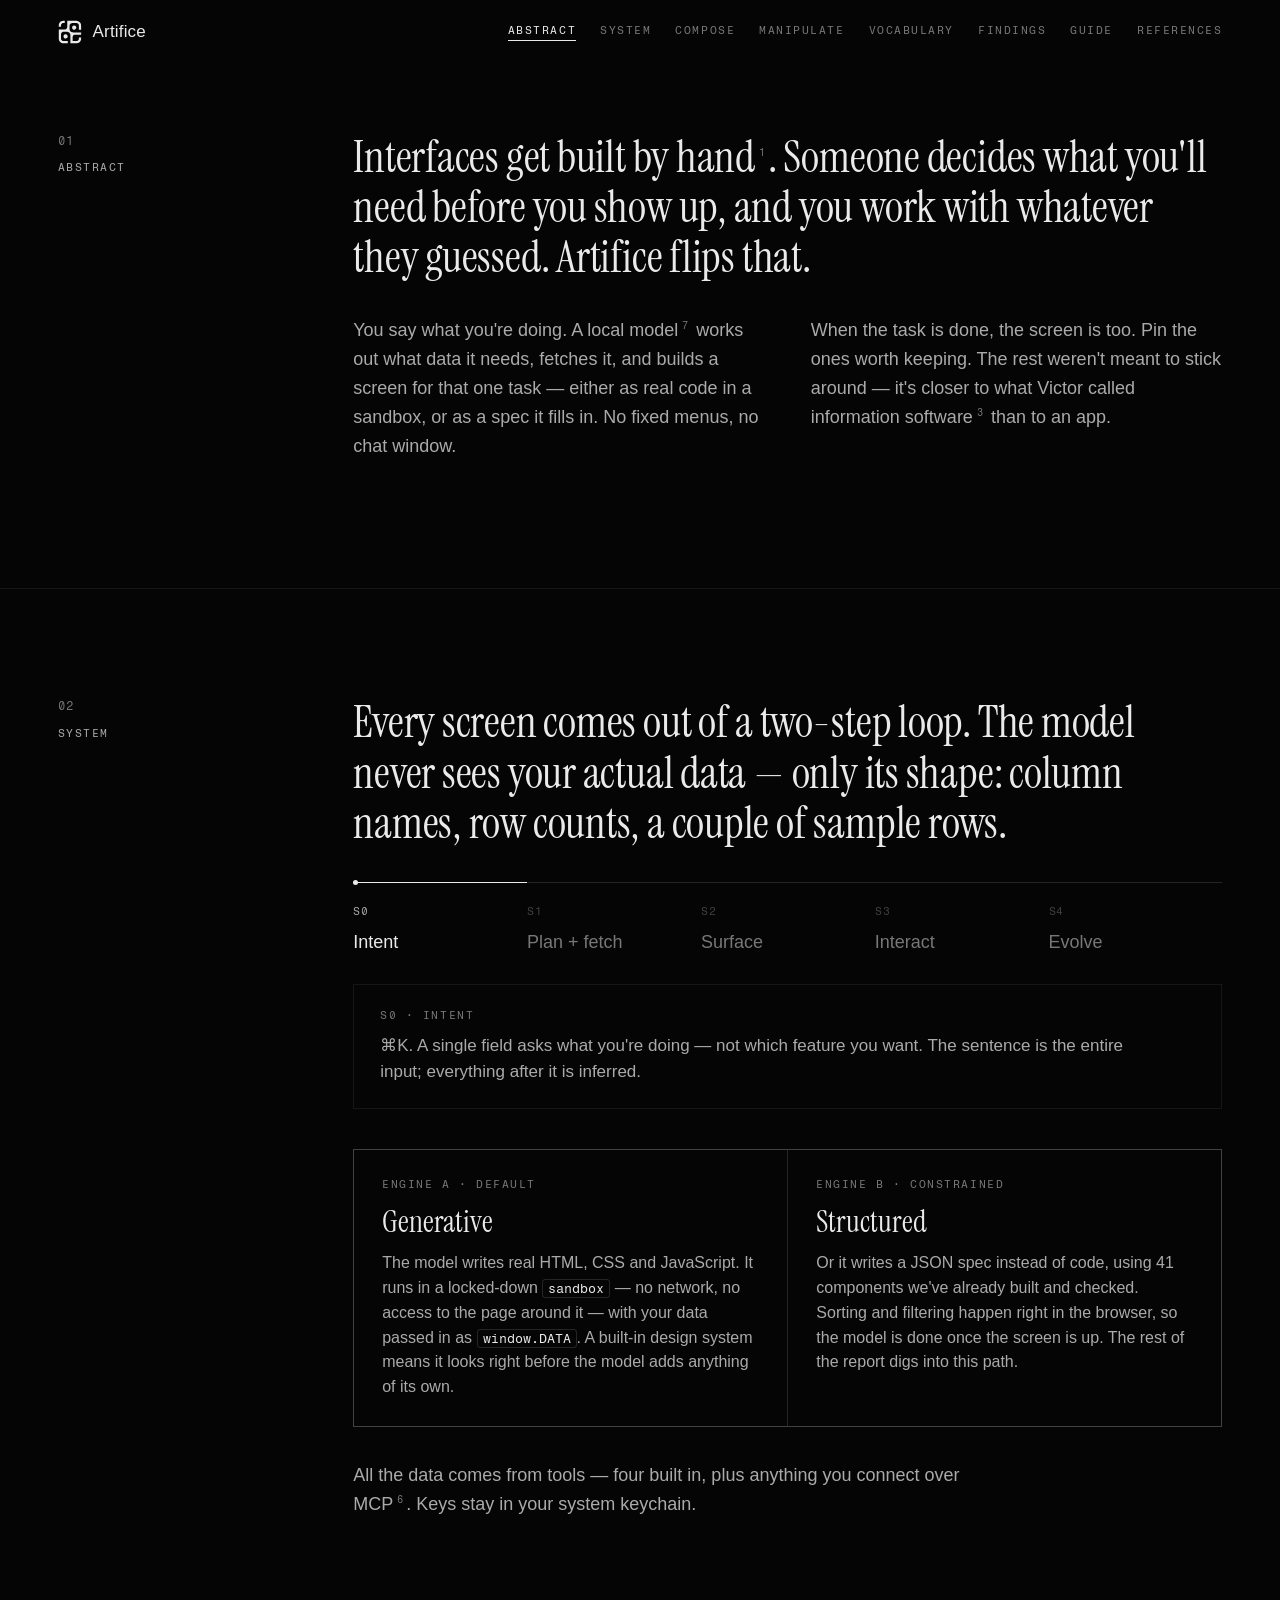
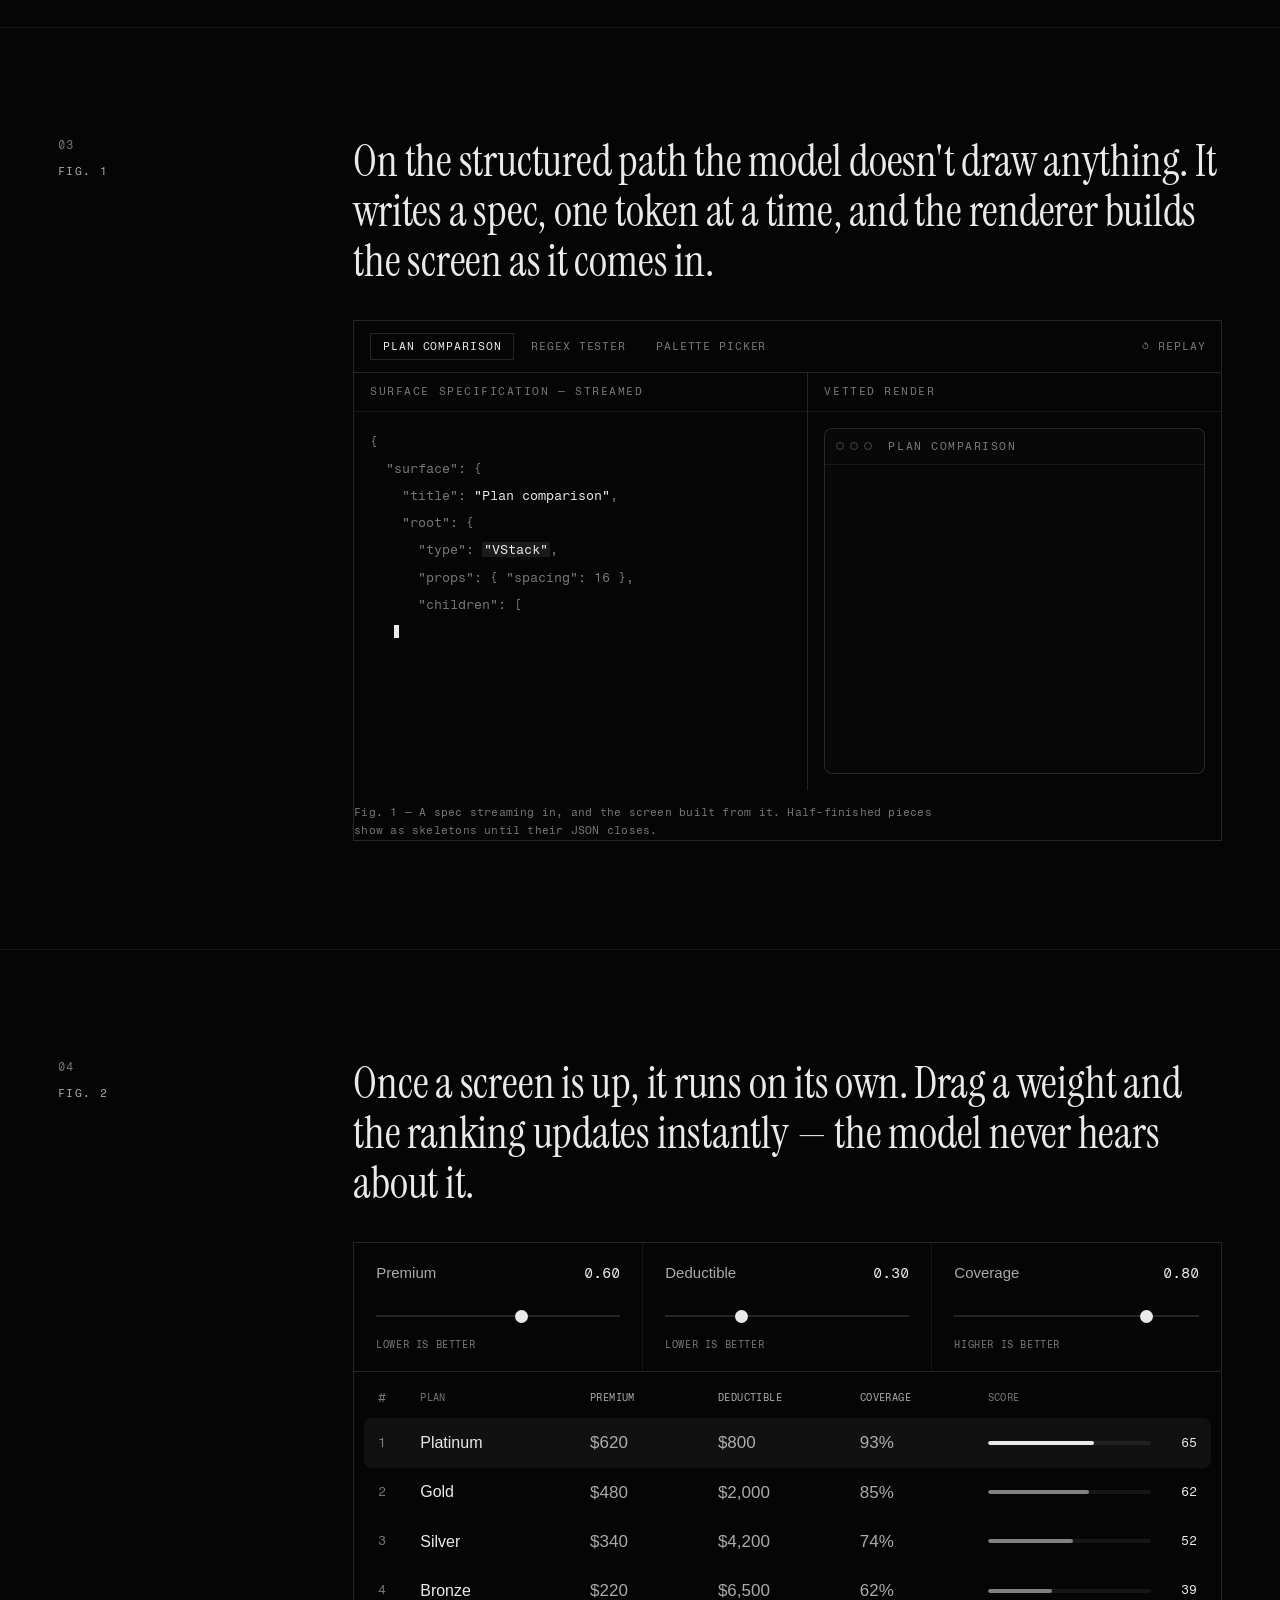
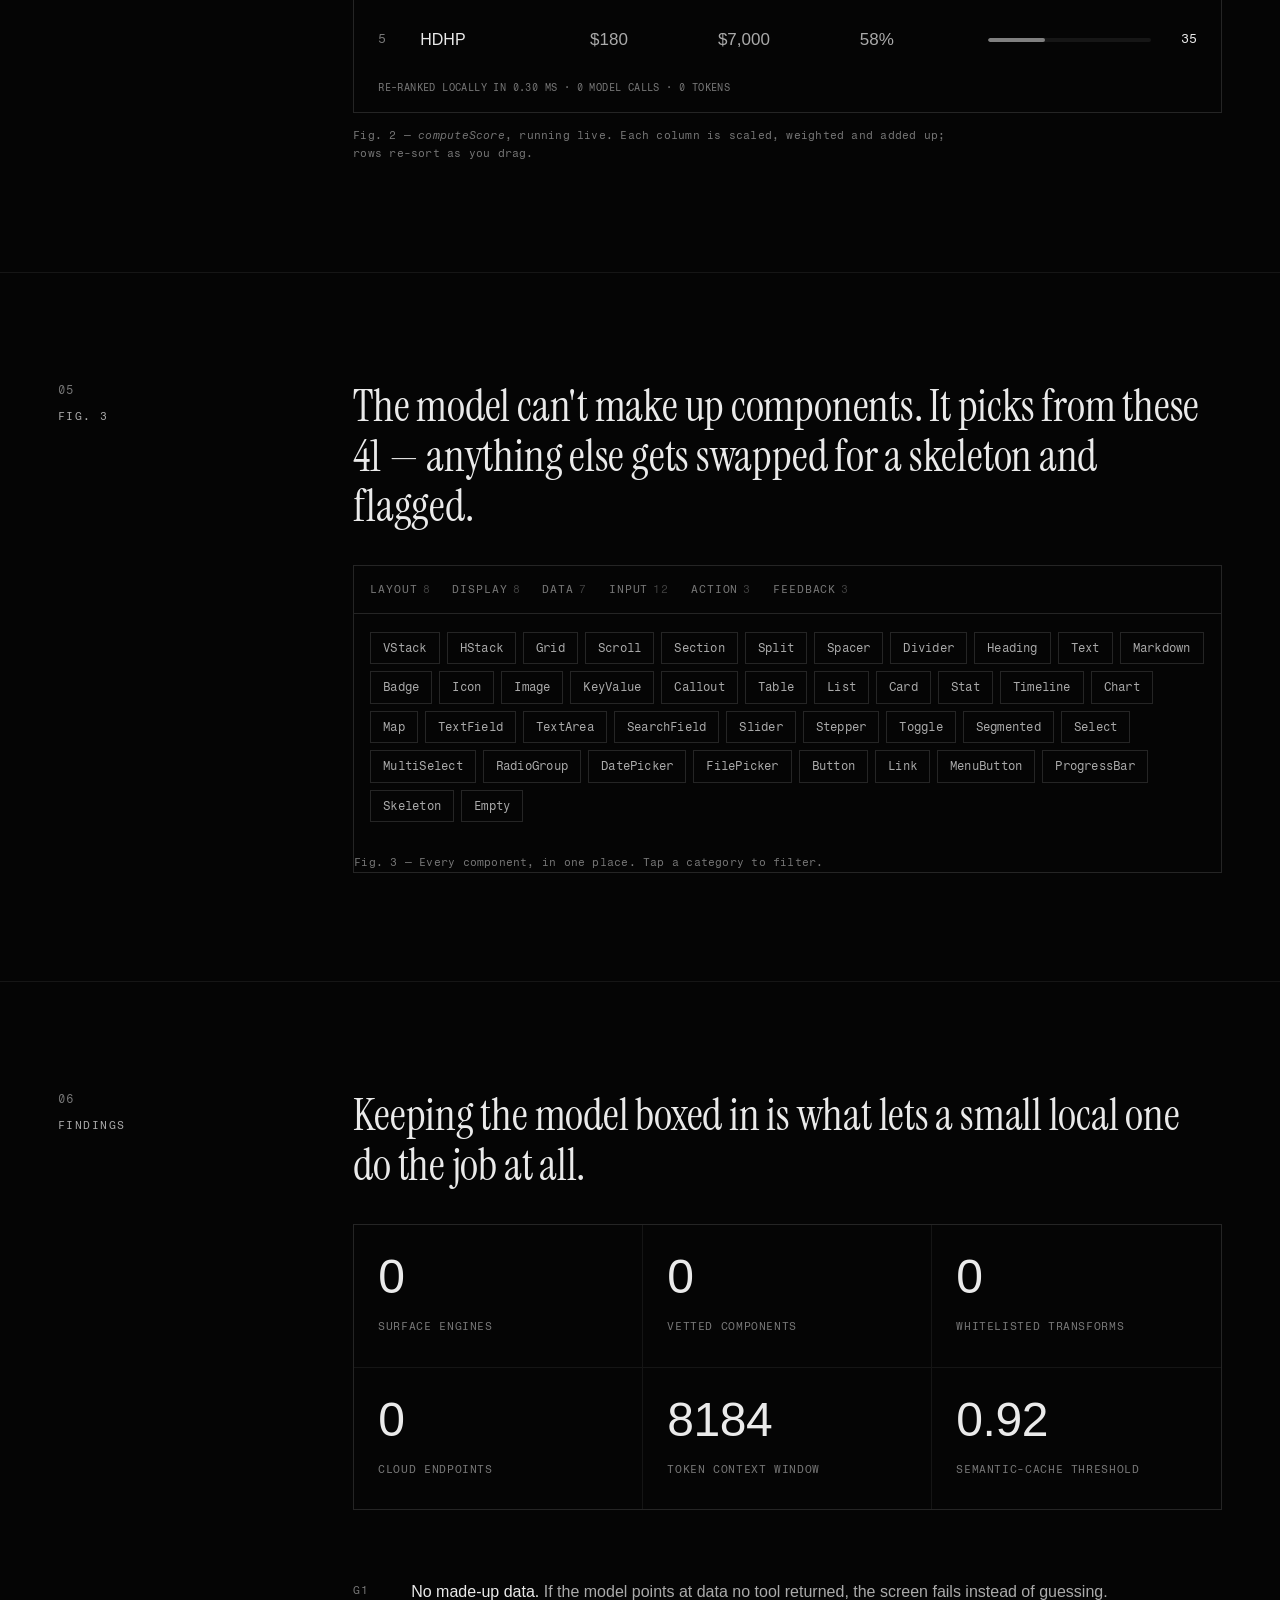
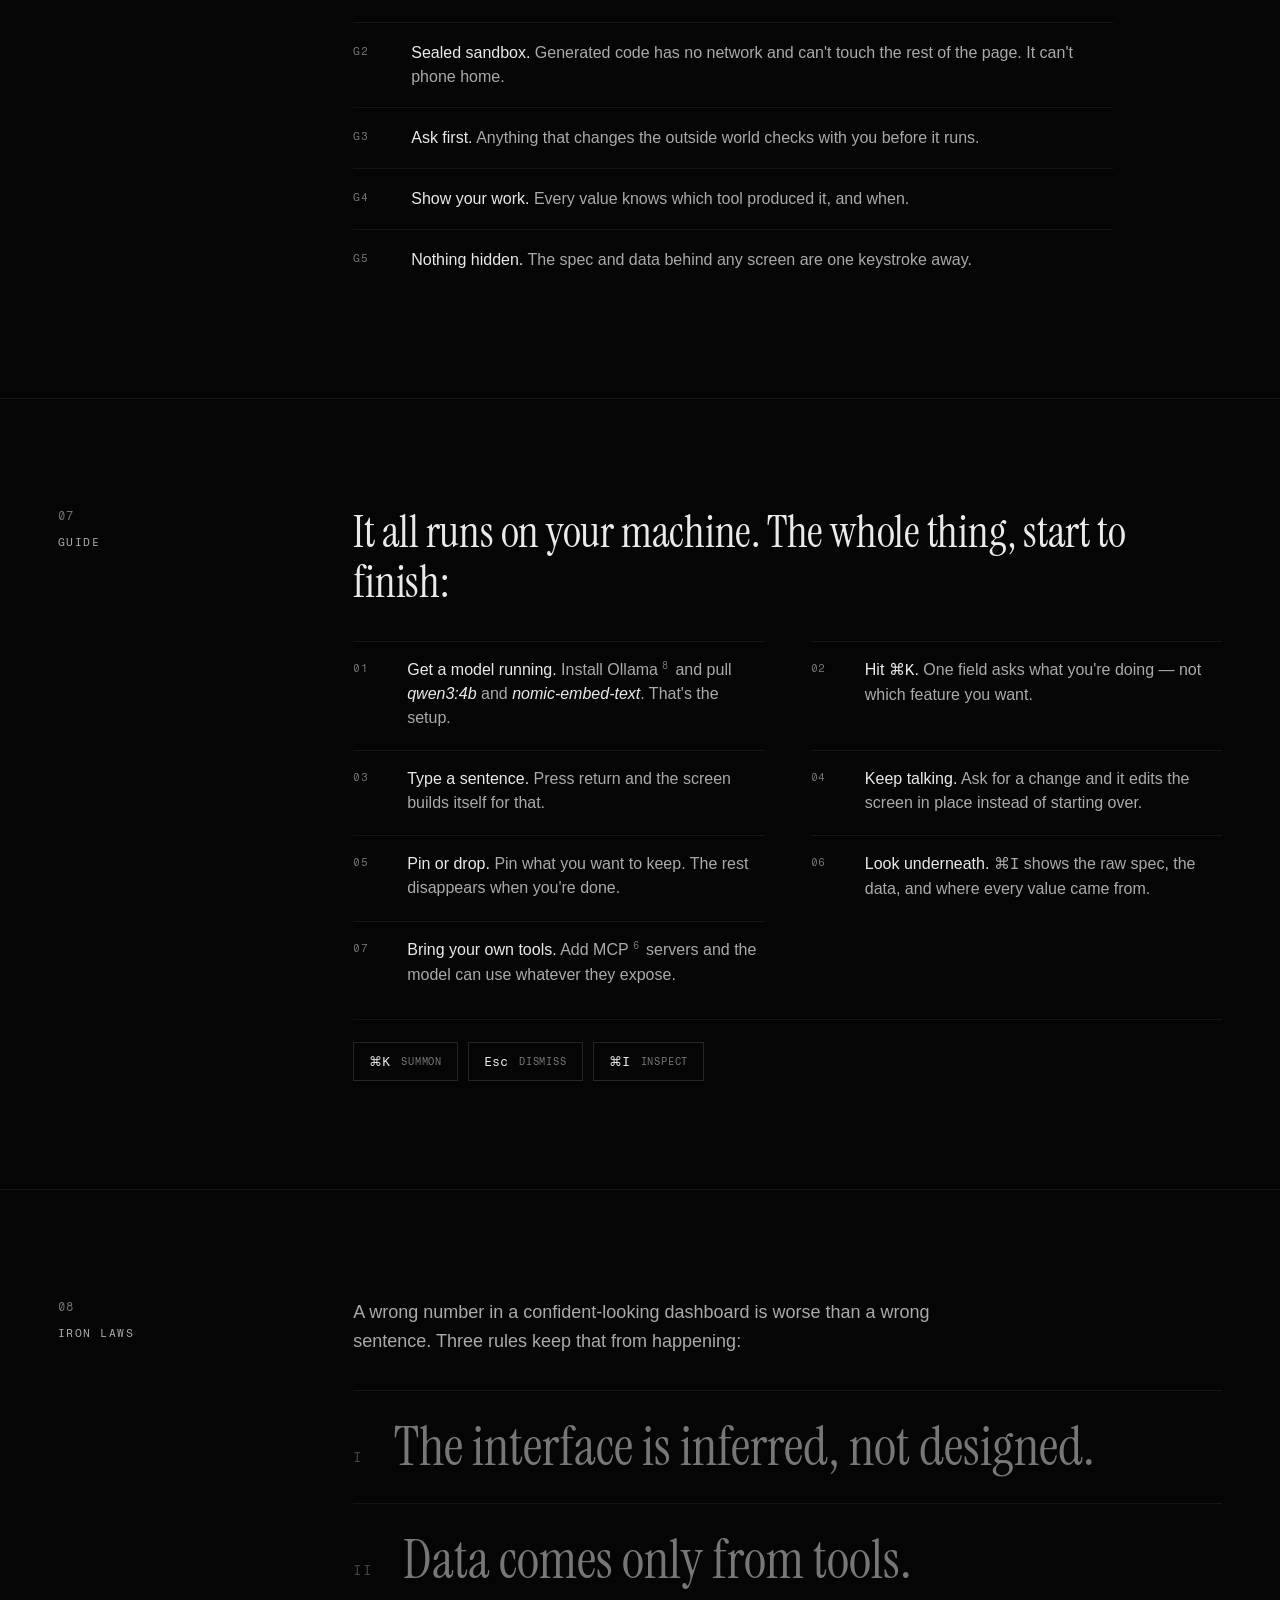
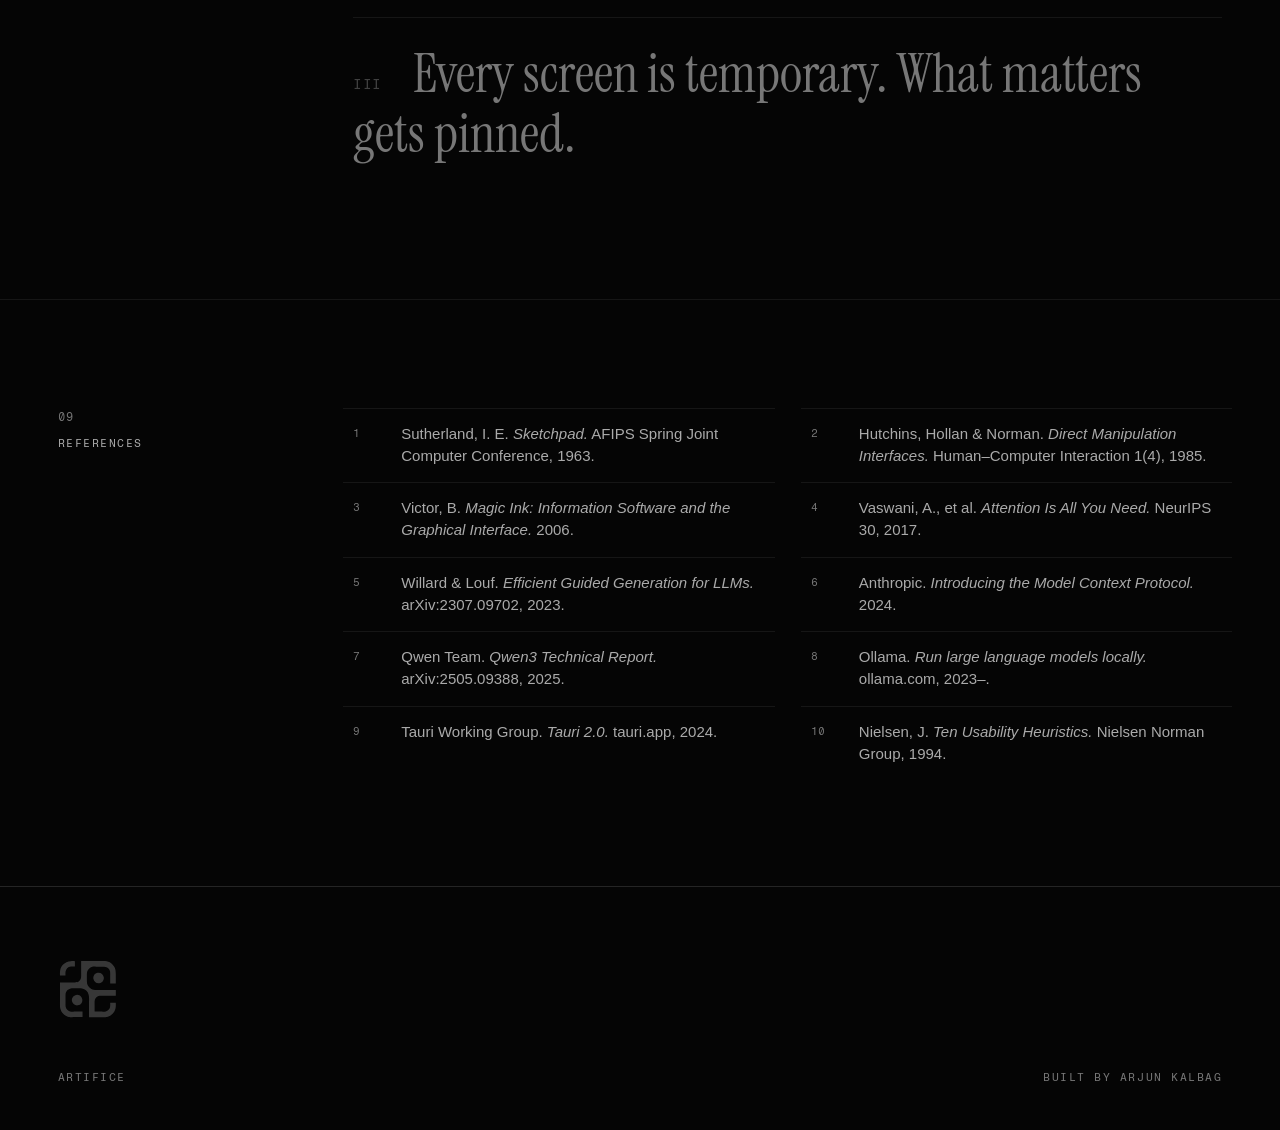
==== commit bbefb8e4: "Add social share image and Open Graph / Twitter cards og.png (1920x1080, centered mark on black); og" ====
--- a/research.html
+++ b/research.html
@@ -4,8 +4,21 @@
 <meta charset="UTF-8">
 <meta name="viewport" content="width=device-width, initial-scale=1.0">
 <title>Artifice — Technical Report AR-0</title>
-<meta name="description" content="A report on Artifice: generative user interfaces a local model composes on demand — real sandboxed code or a validated spec — with live demos.">
+<meta name="description" content="How Artifice works: a local model builds the right interface for the task — as sandboxed code or a validated spec — with live demos.">
 <link rel="icon" type="image/svg+xml" href="logo-white.svg">
+<meta property="og:type" content="article">
+<meta property="og:url" content="https://useartifice.github.io/research.html">
+<meta property="og:title" content="Artifice - Generative UI">
+<meta property="og:description" content="How Artifice works: a local model builds the right interface for the task, with live demos.">
+<meta property="og:image" content="https://useartifice.github.io/og.png">
+<meta property="og:image:width" content="1920">
+<meta property="og:image:height" content="1080">
+<meta property="og:image:type" content="image/png">
+<meta property="og:image:alt" content="Artifice">
+<meta name="twitter:card" content="summary_large_image">
+<meta name="twitter:title" content="Artifice - Generative UI">
+<meta name="twitter:description" content="How Artifice works, with live demos.">
+<meta name="twitter:image" content="https://useartifice.github.io/og.png">
 <link rel="preconnect" href="https://api.fontshare.com">
 <link rel="preconnect" href="https://fonts.googleapis.com">
 <link rel="preconnect" href="https://fonts.gstatic.com" crossorigin>
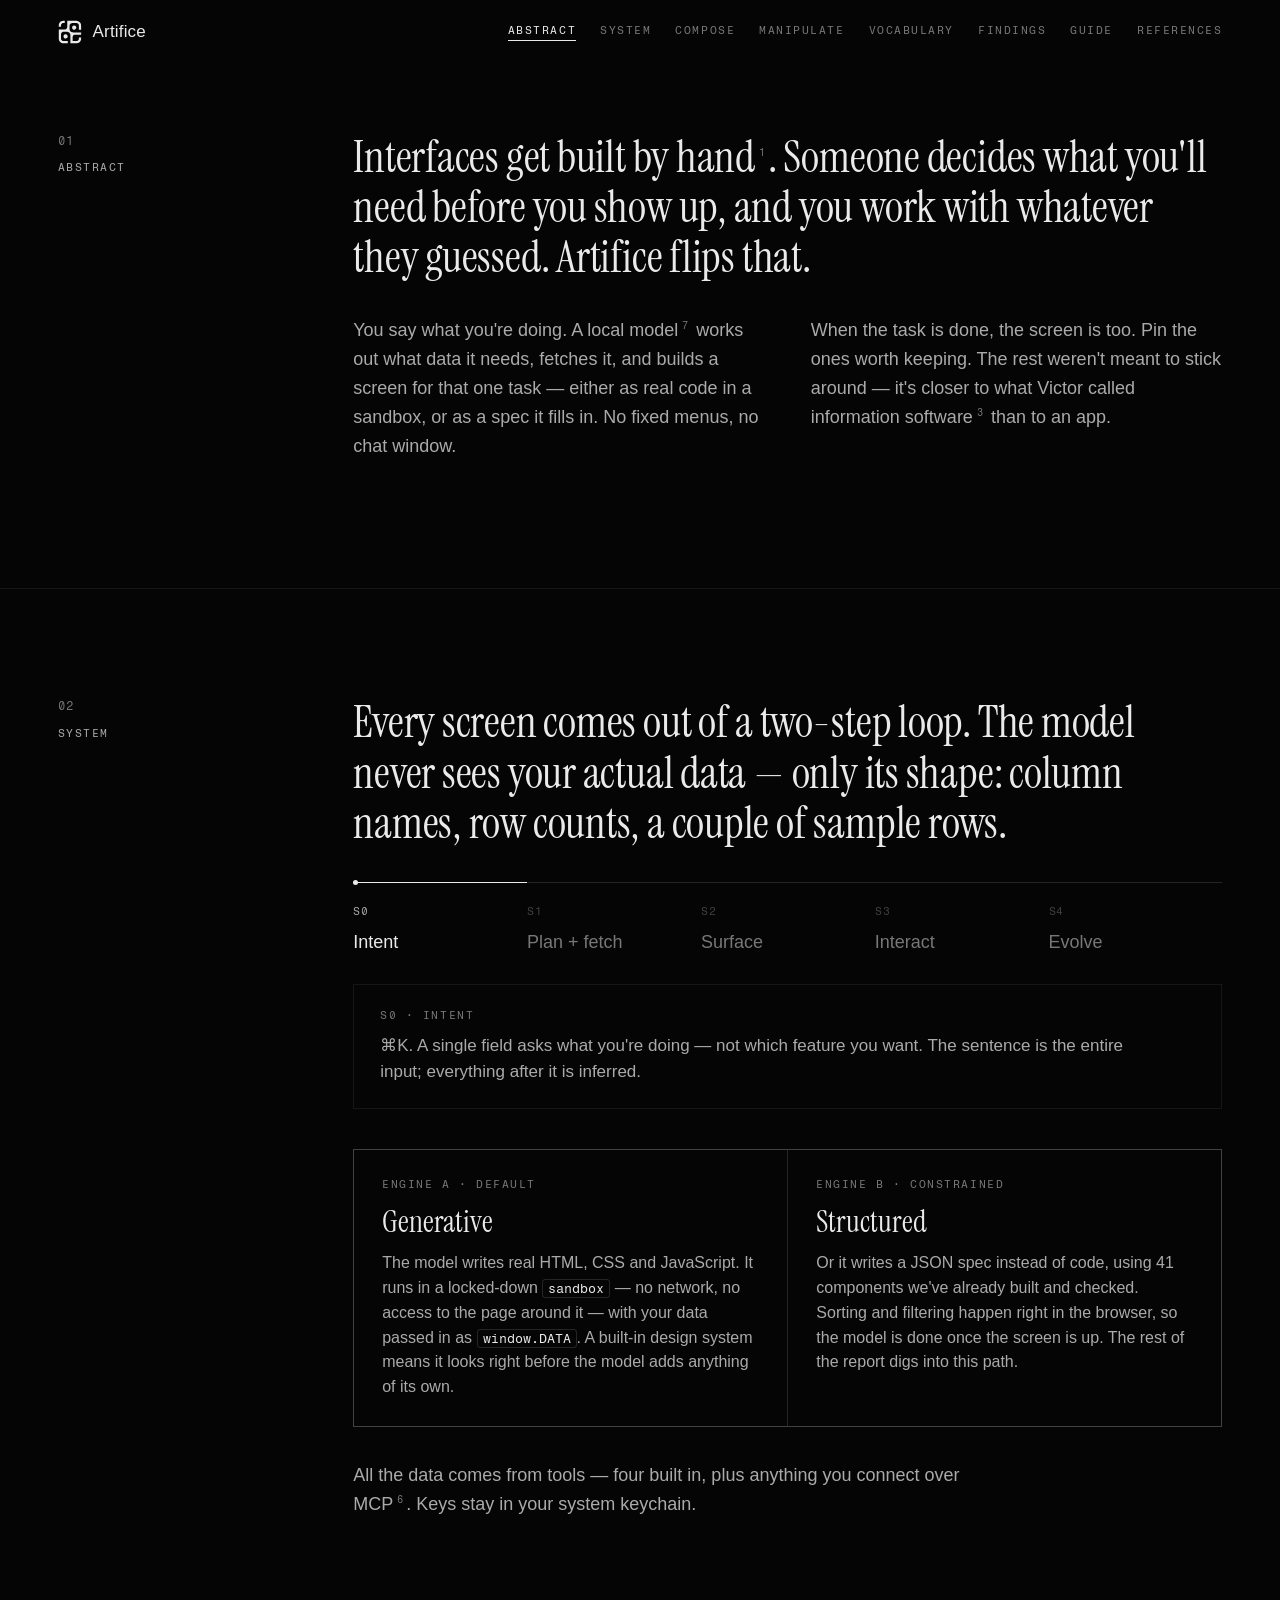
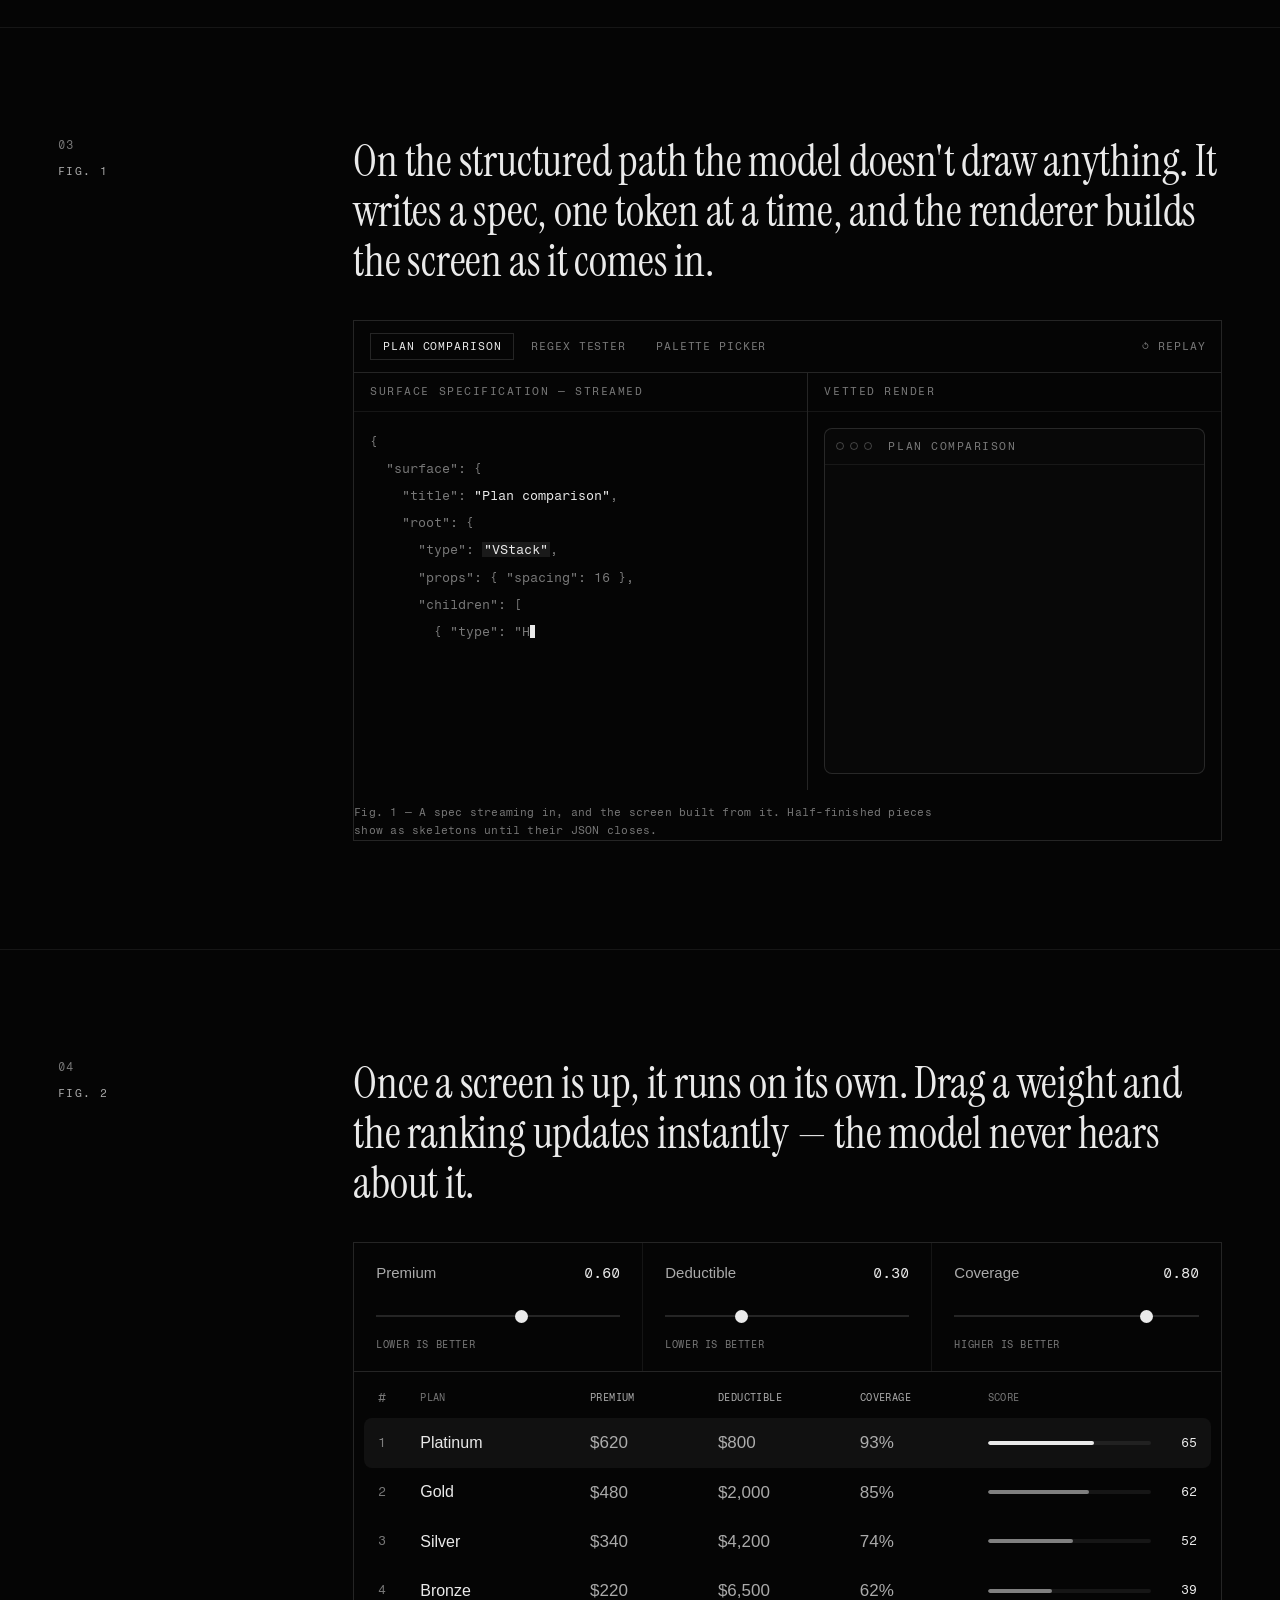
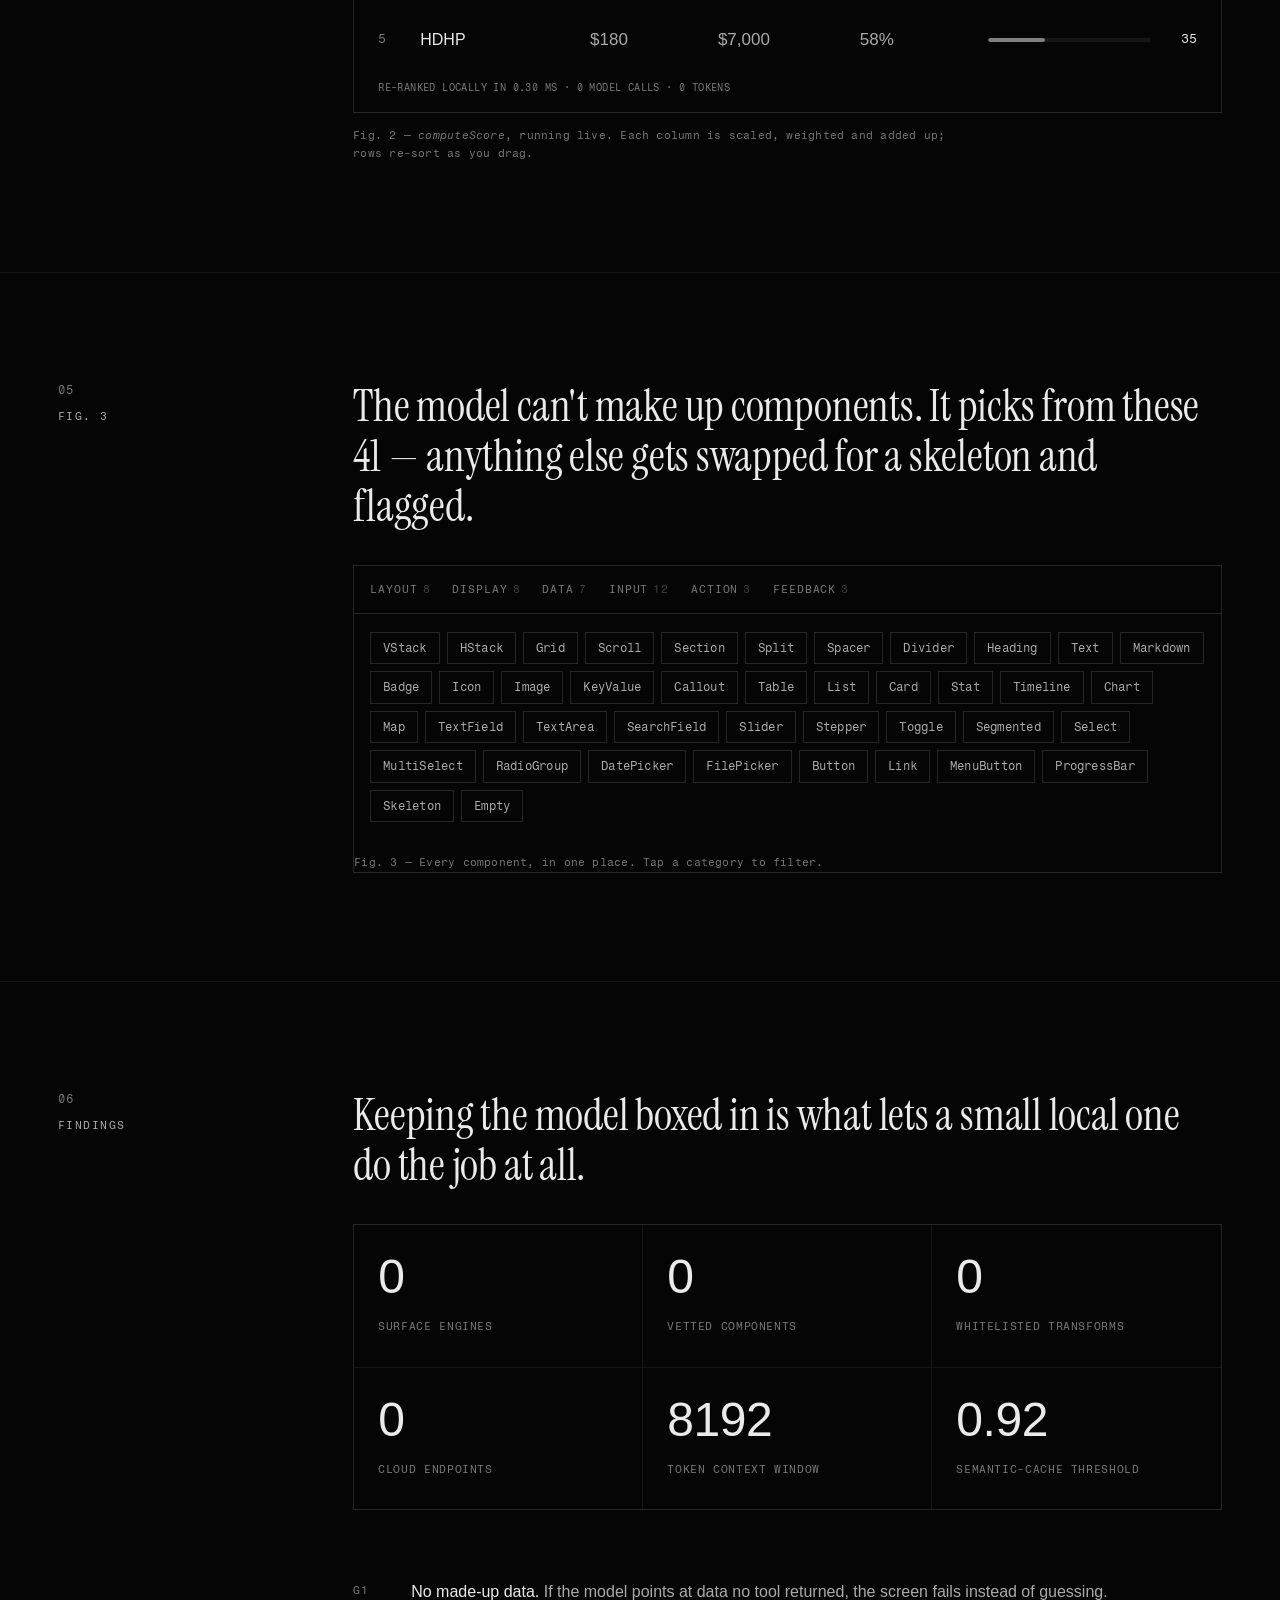
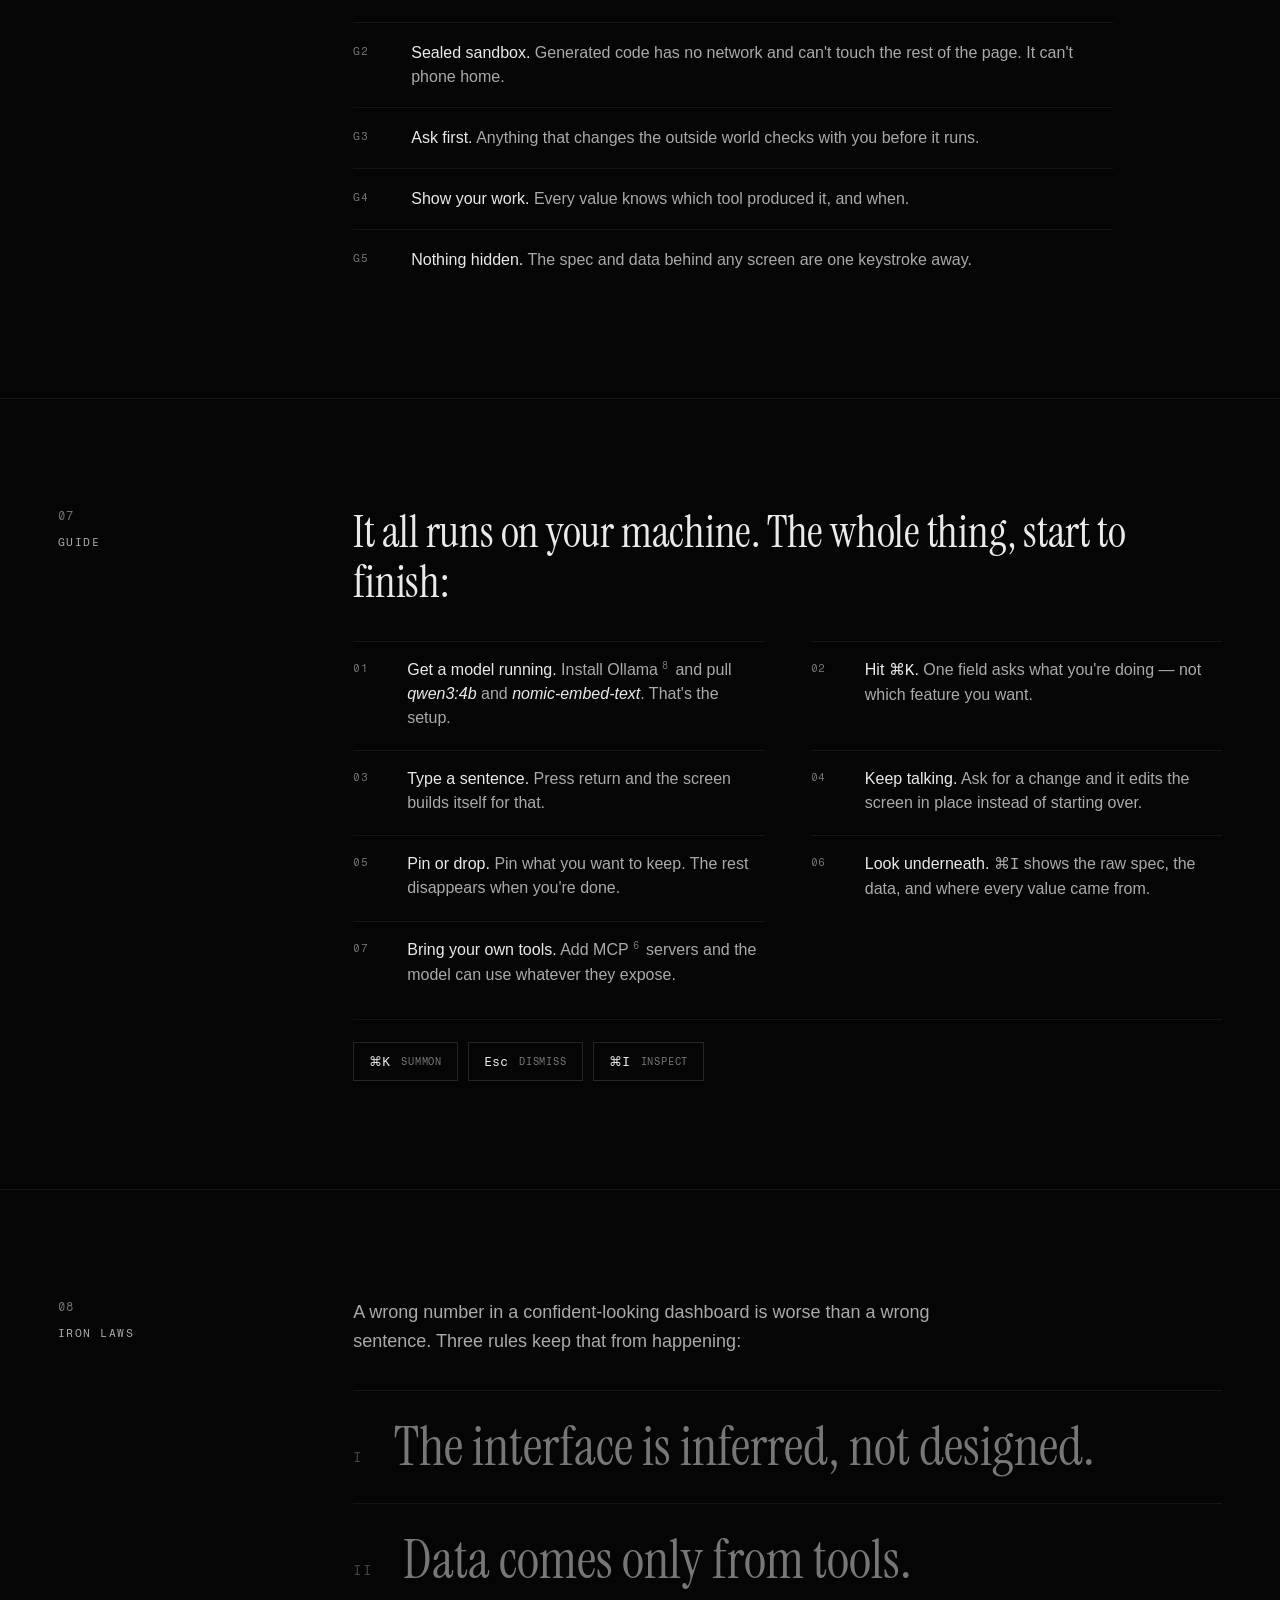
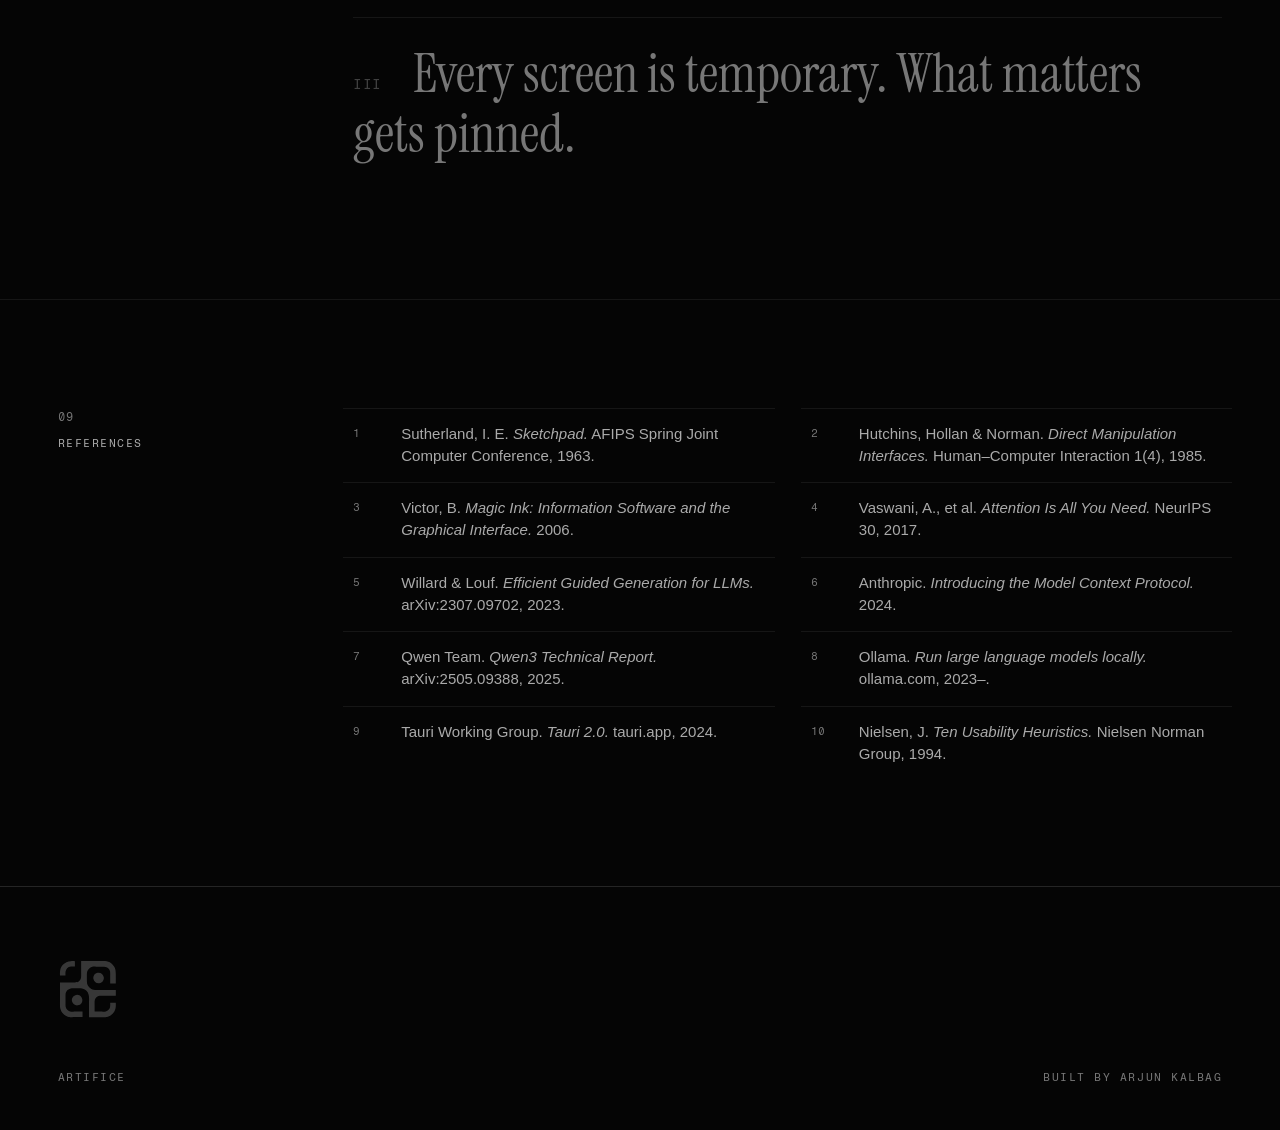
==== commit dc1303ed: "Set page title to Artifice - Generative UI on both pages Co-Authored-By: Claude Fable 5 <noreply@ant" ====
--- a/research.html
+++ b/research.html
@@ -3,7 +3,7 @@
 <head>
 <meta charset="UTF-8">
 <meta name="viewport" content="width=device-width, initial-scale=1.0">
-<title>Artifice — Technical Report AR-0</title>
+<title>Artifice - Generative UI</title>
 <meta name="description" content="How Artifice works: a local model builds the right interface for the task — as sandboxed code or a validated spec — with live demos.">
 <link rel="icon" type="image/svg+xml" href="logo-white.svg">
 <meta property="og:type" content="article">
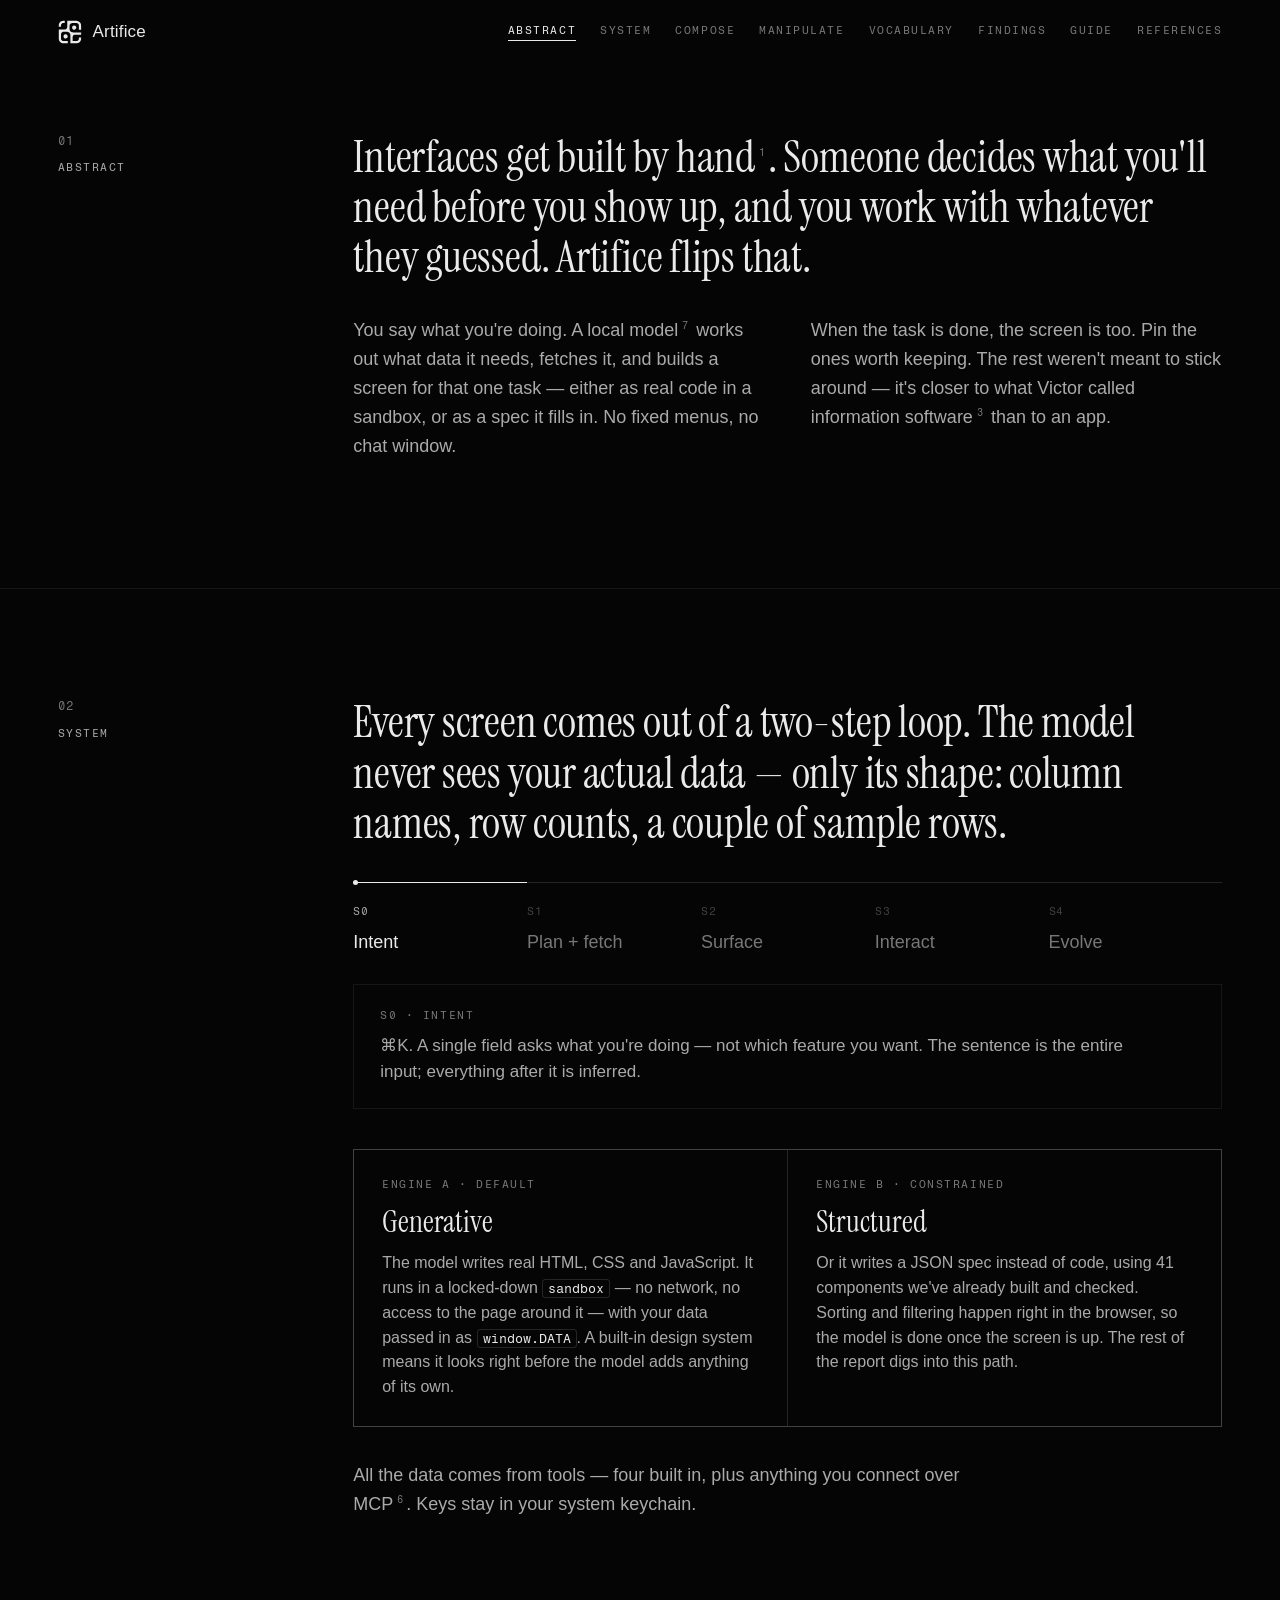
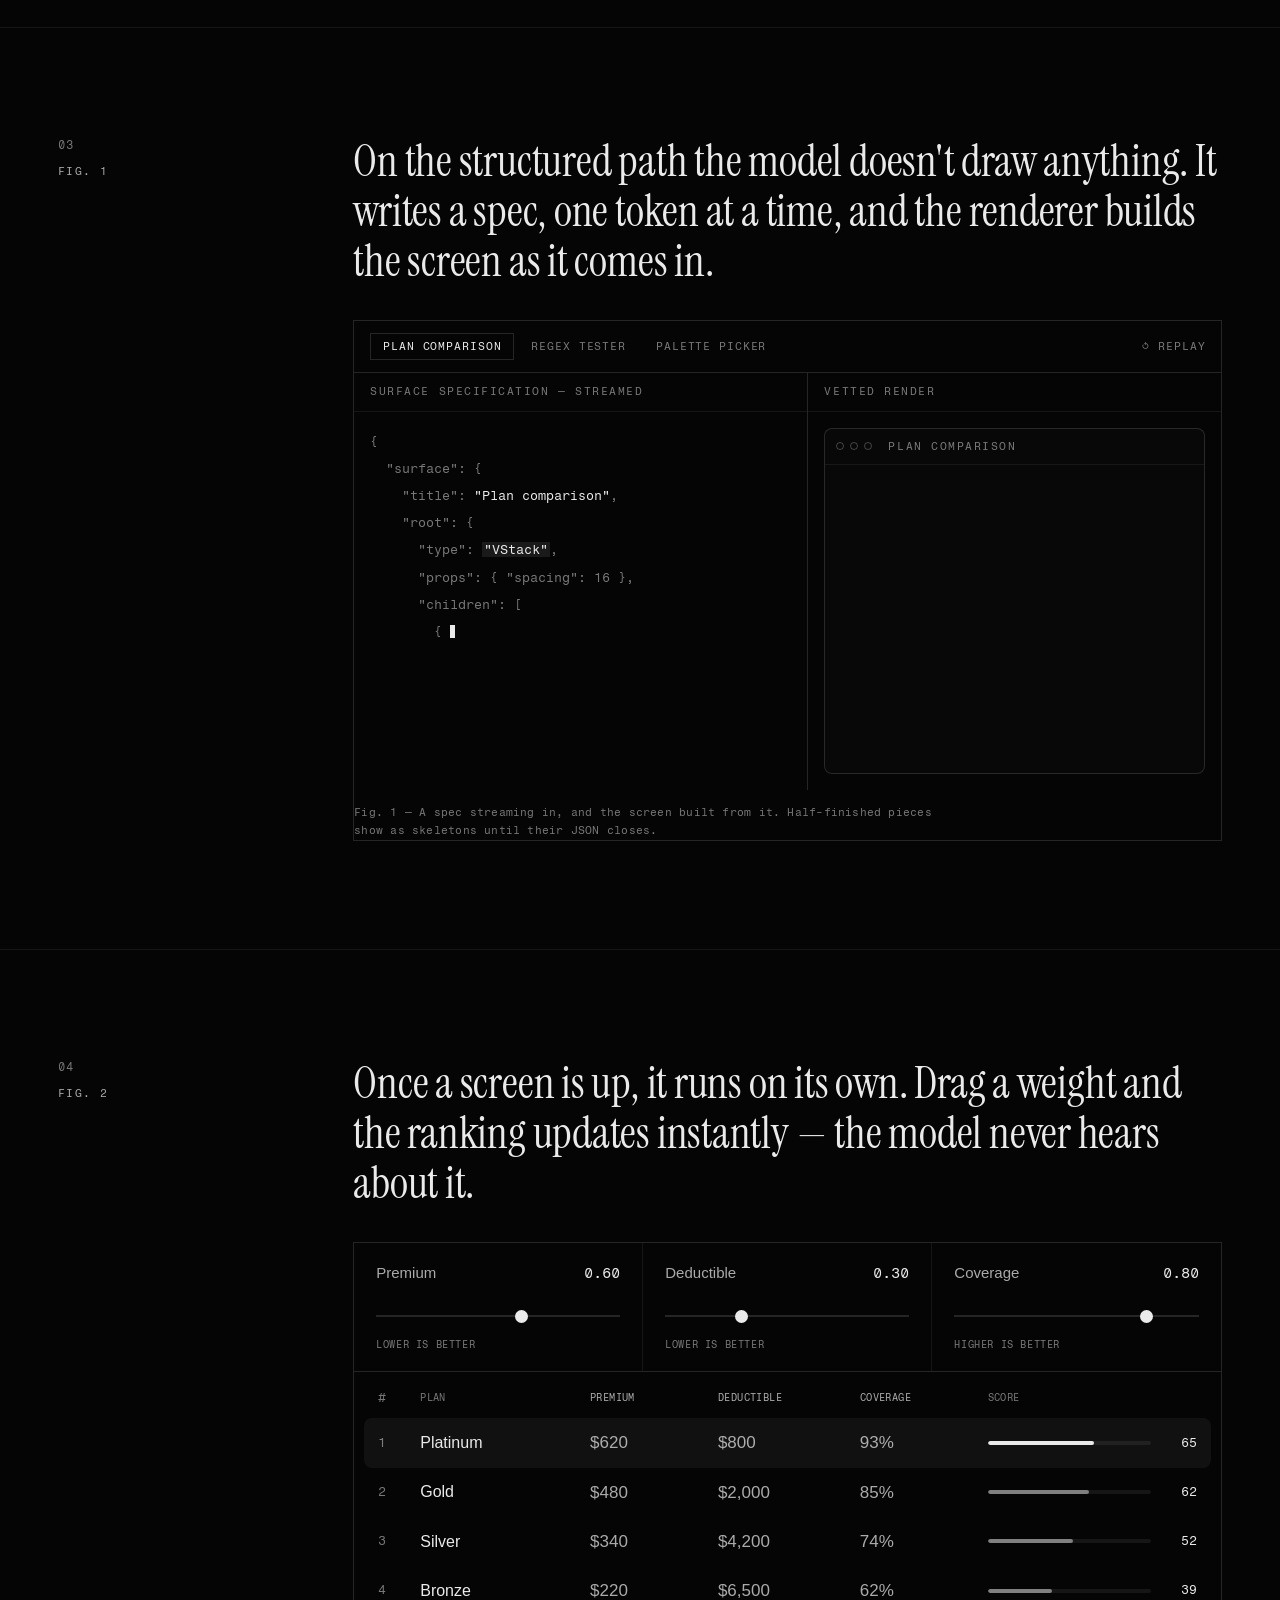
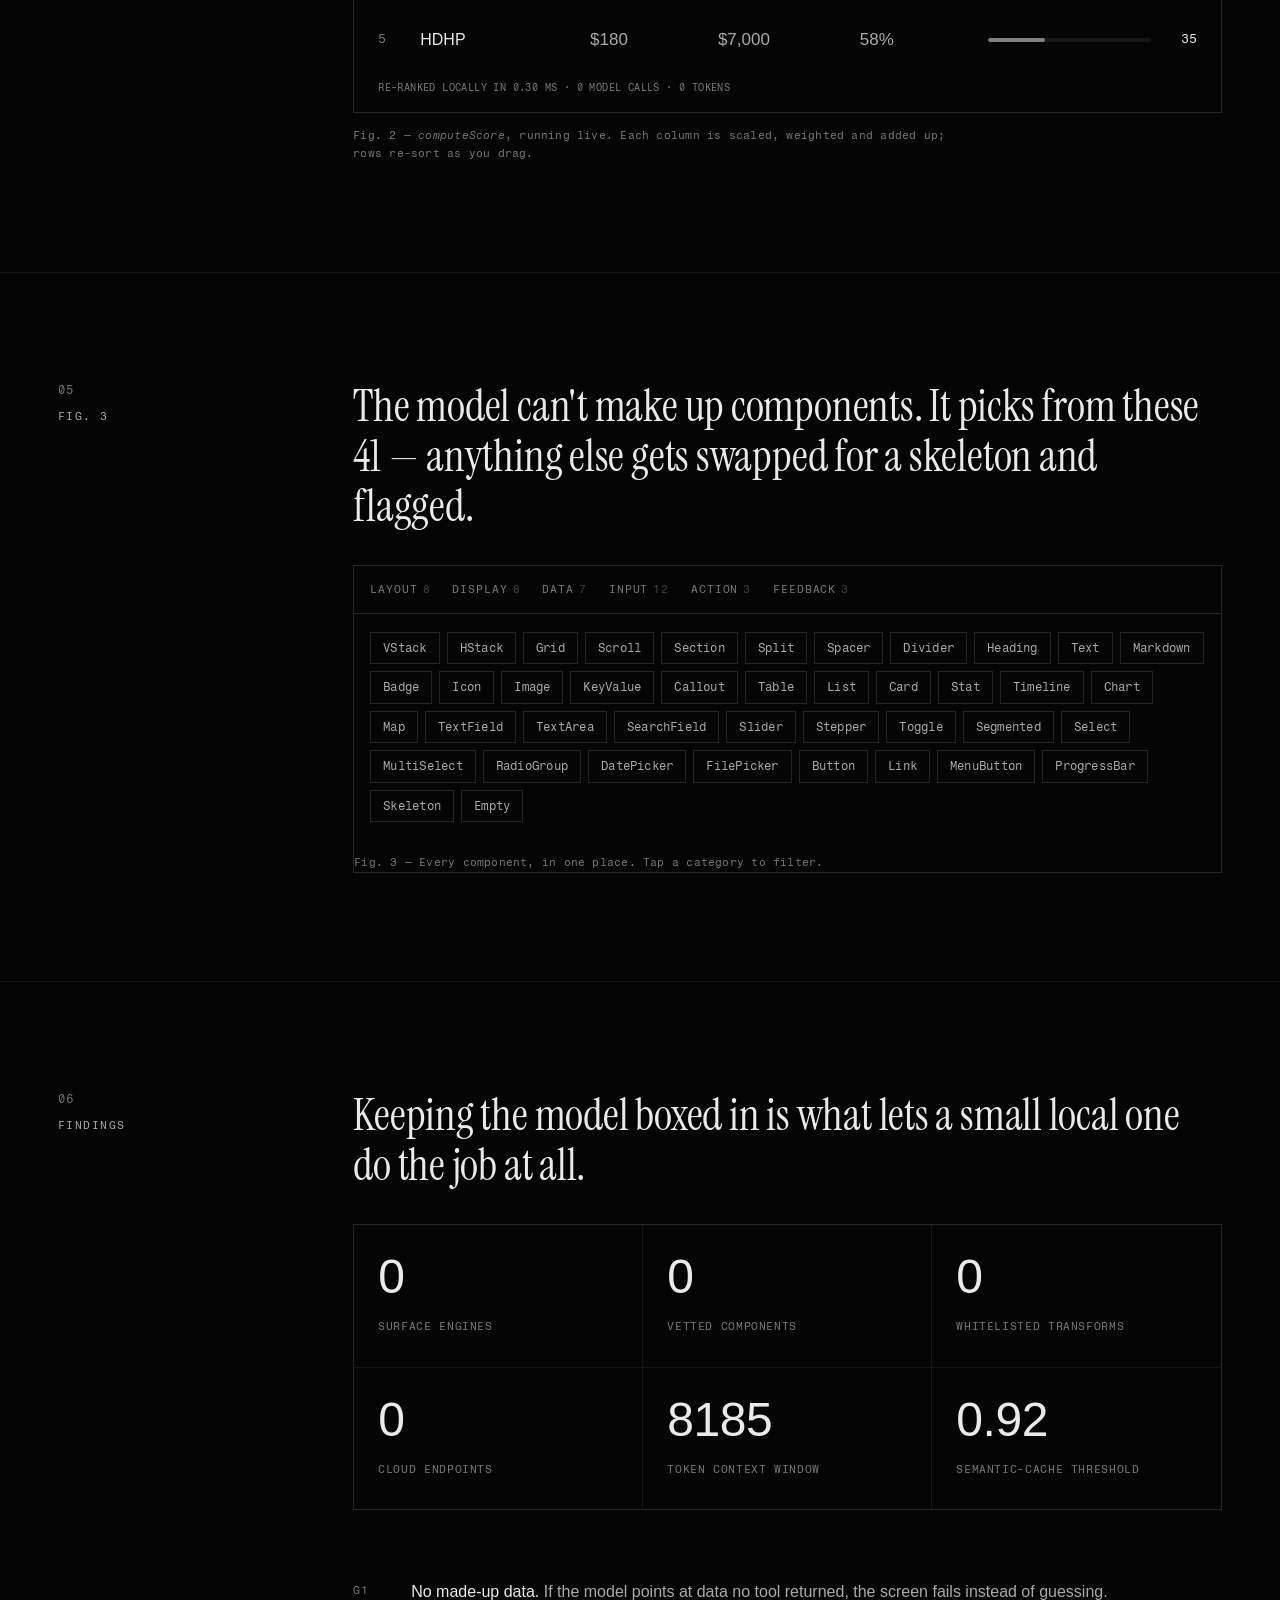
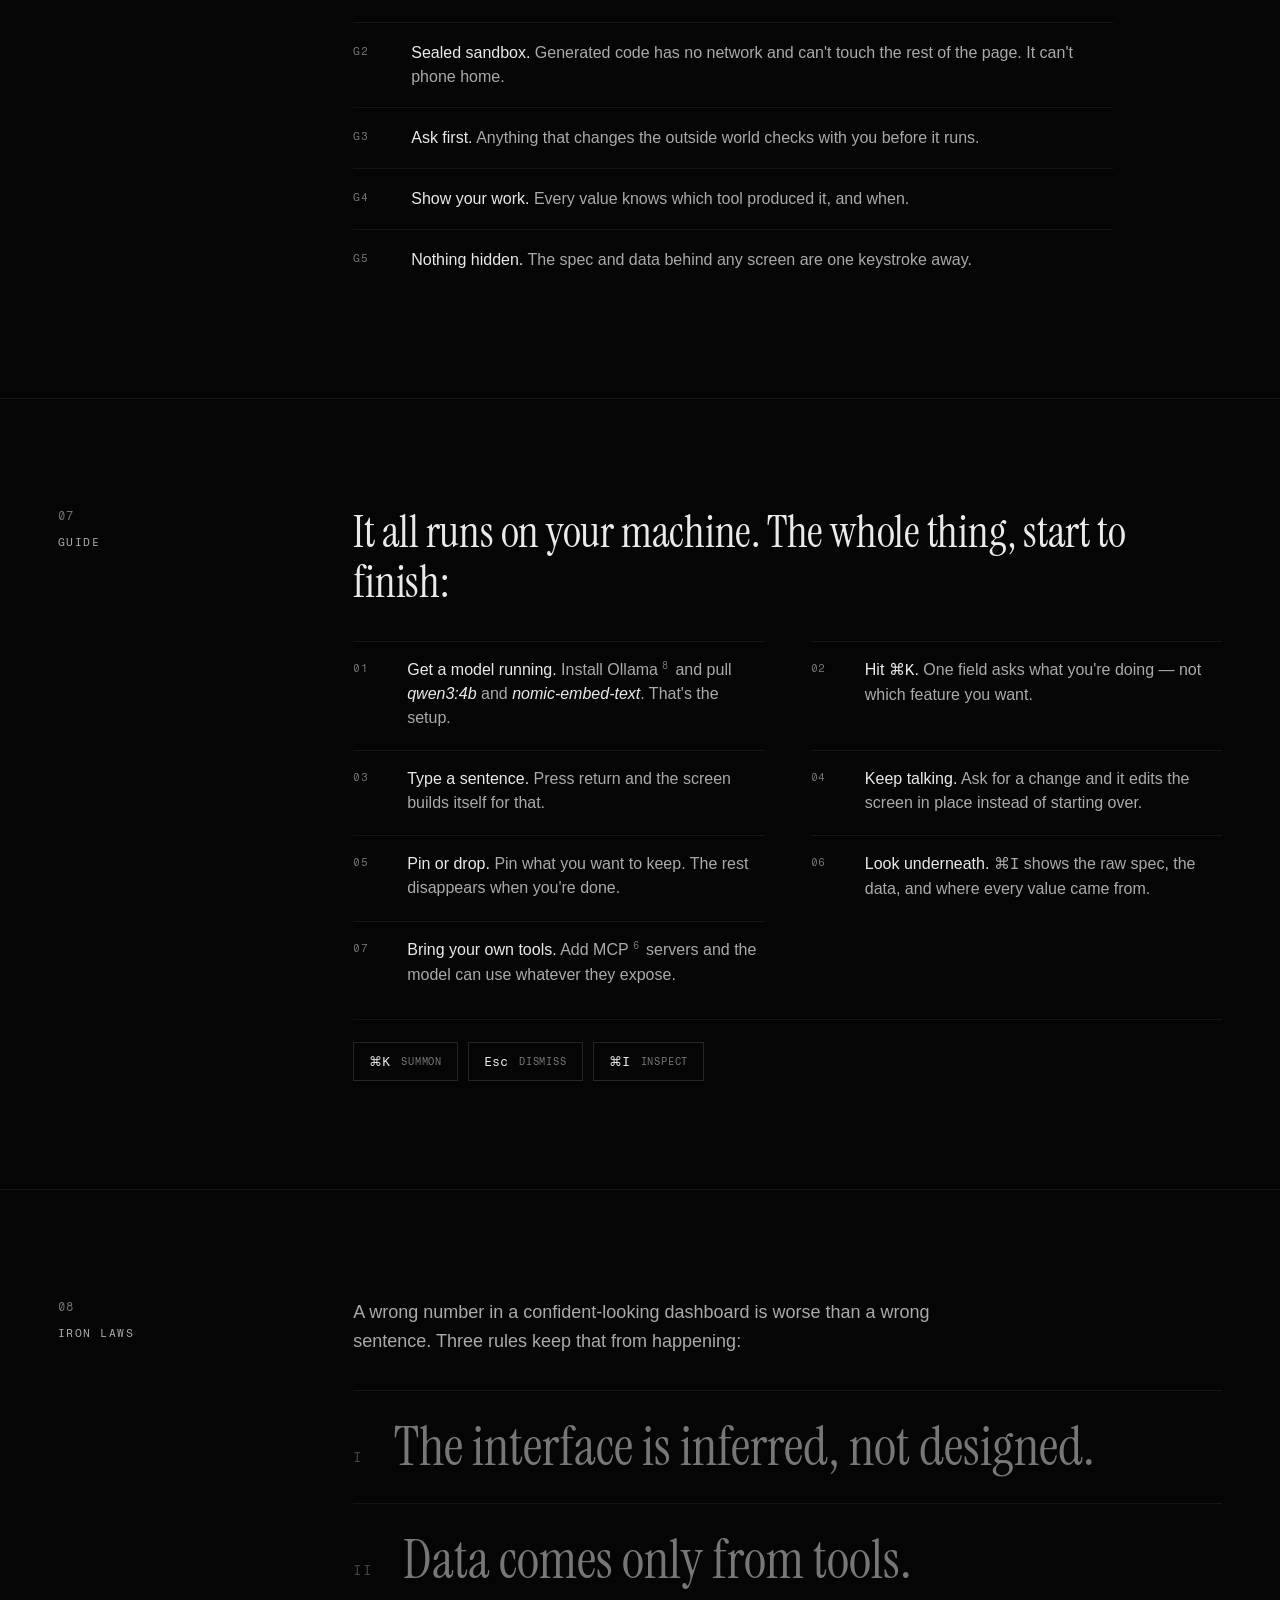
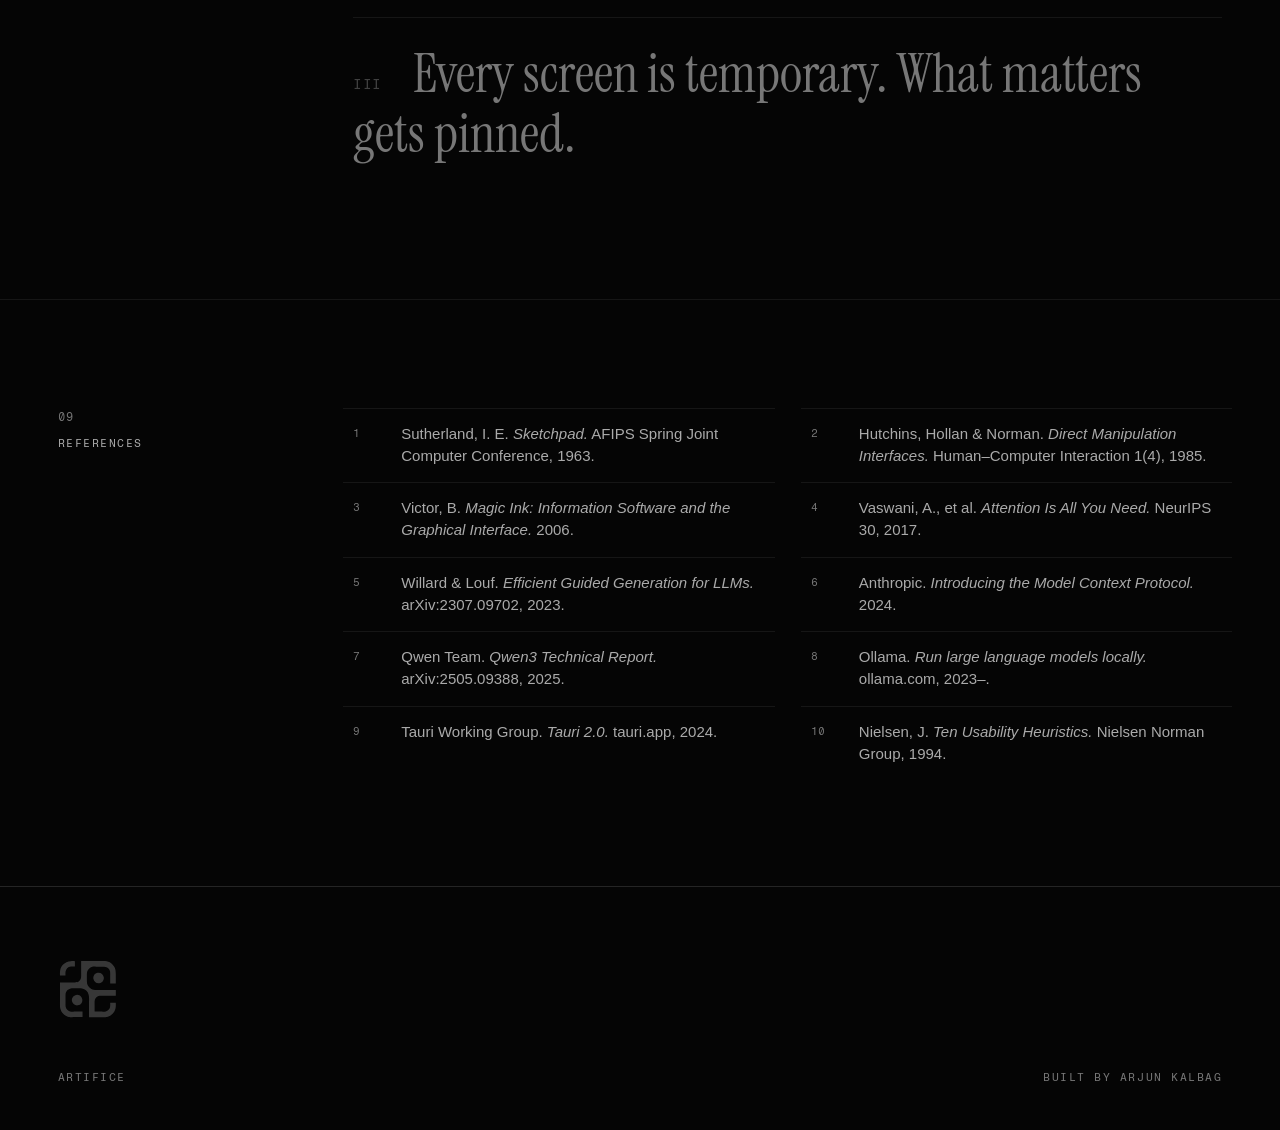
==== commit 7f901713: "Bigger favicon: tight-cropped mark fills the icon Co-Authored-By: Claude Fable 5 <noreply@anthropic." ====
--- a/research.html
+++ b/research.html
@@ -5,7 +5,7 @@
 <meta name="viewport" content="width=device-width, initial-scale=1.0">
 <title>Artifice - Generative UI</title>
 <meta name="description" content="How Artifice works: a local model builds the right interface for the task — as sandboxed code or a validated spec — with live demos.">
-<link rel="icon" type="image/svg+xml" href="logo-white.svg">
+<link rel="icon" type="image/svg+xml" href="favicon.svg">
 <meta property="og:type" content="article">
 <meta property="og:url" content="https://useartifice.github.io/research.html">
 <meta property="og:title" content="Artifice - Generative UI">
